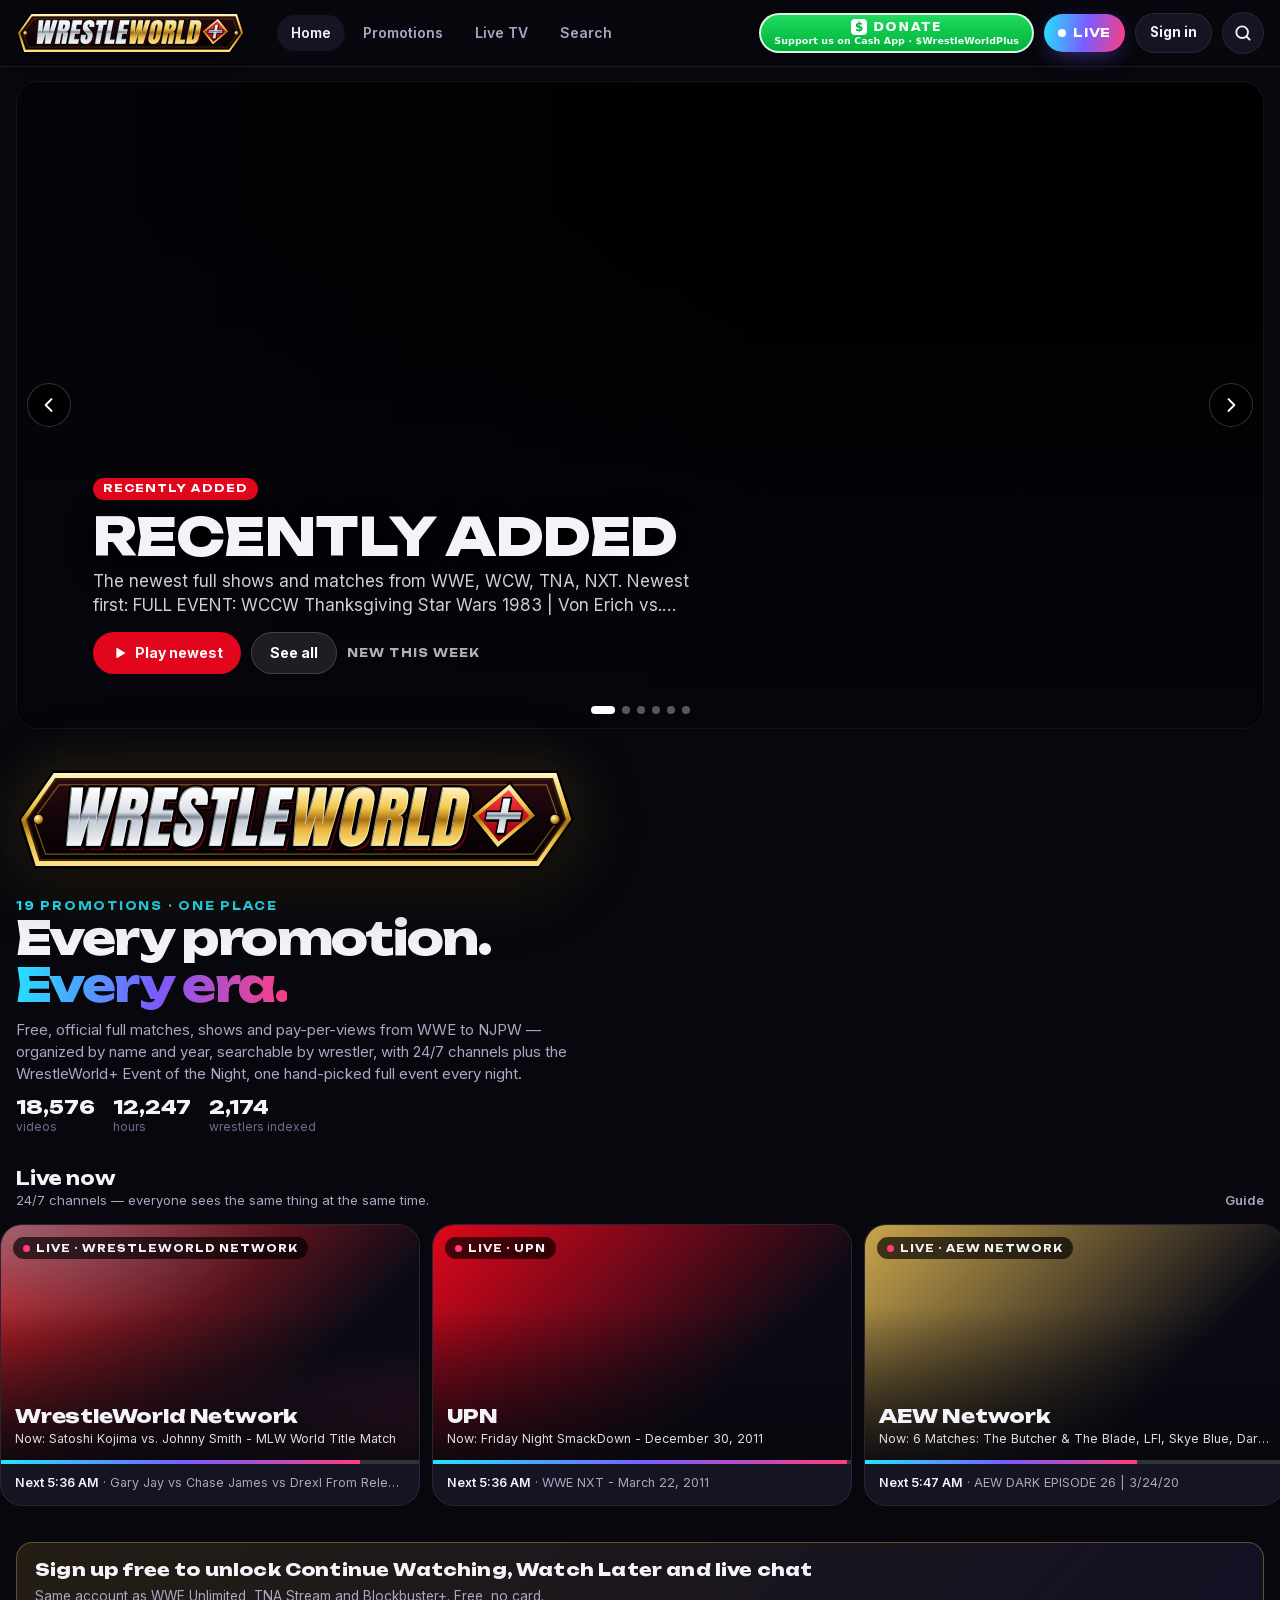
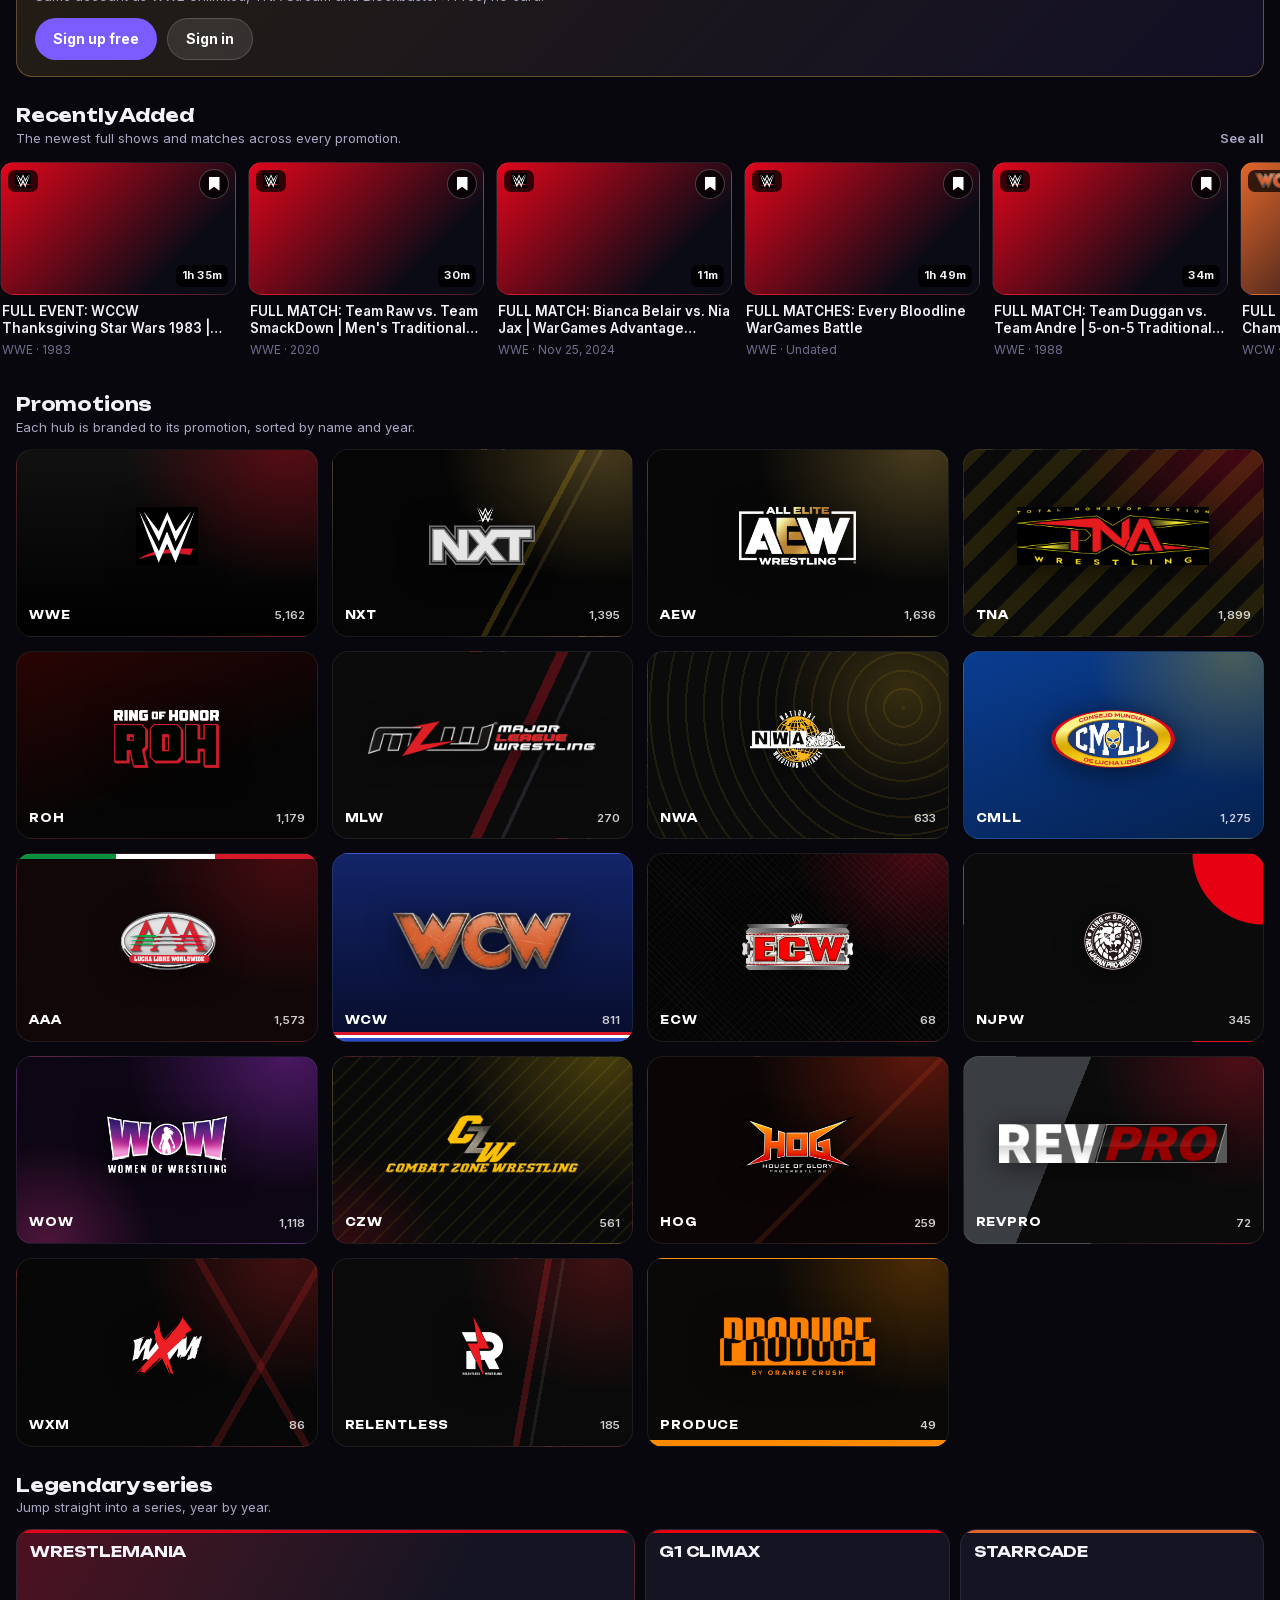
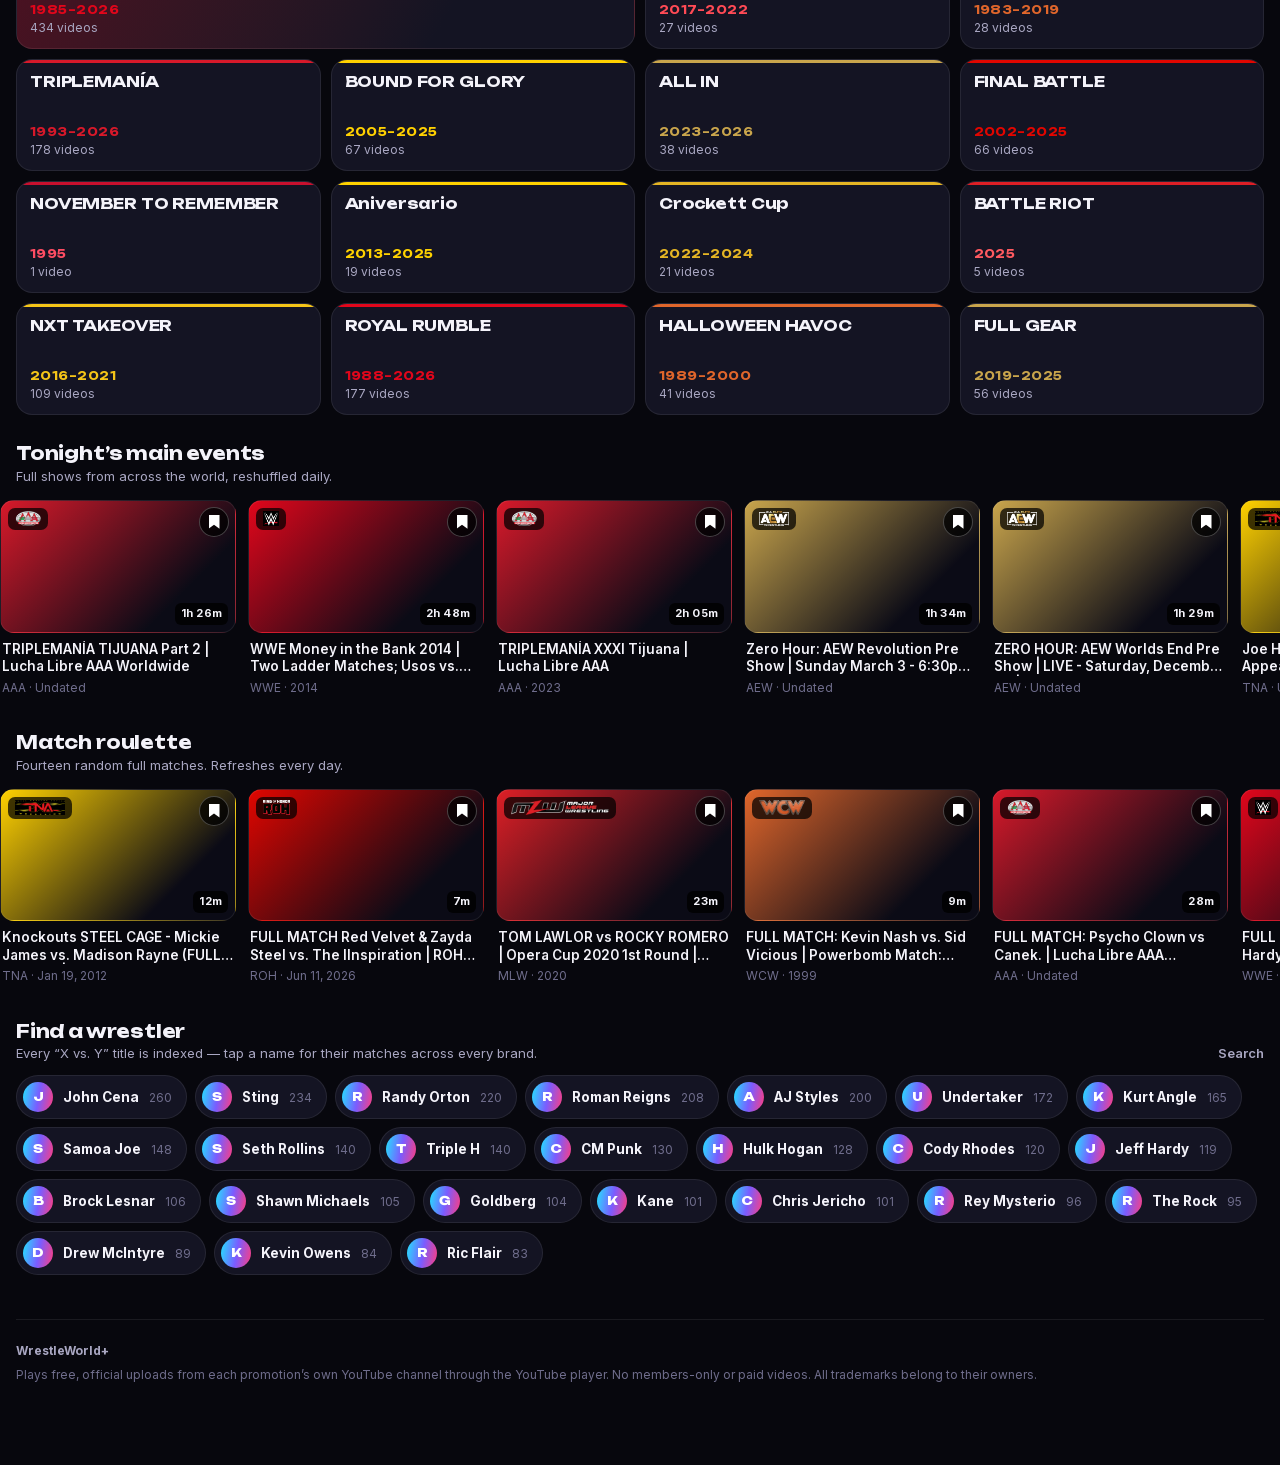
==== index.html @ 2c12f9f1 "Publish WrestleWorld+ 2026-11-27 08:44" ====
<!doctype html>
<html lang="en"><head>
<meta charset="utf-8"><meta name="viewport" content="width=device-width,initial-scale=1,viewport-fit=cover">
<title>WrestleWorld+ · Every promotion. One place.</title>
<meta name="description" content="Free, official full matches, shows and pay-per-views from WWE, NXT, AEW, TNA, ROH, MLW, NWA, CMLL, AAA, WCW, ECW, NJPW, WOW, CZW, HOG, RevPro, WXM, Relentless and PRODUCE — by name and year, searchable by wrestler, with 24/7 channels.">
<meta name="theme-color" content="#07070D"><meta name="apple-mobile-web-app-capable" content="yes"><meta name="mobile-web-app-capable" content="yes">
<meta name="apple-mobile-web-app-status-bar-style" content="black-translucent"><meta name="apple-mobile-web-app-title" content="WrestleWorld+">
<link rel="manifest" href="manifest.json"><link rel="icon" type="image/svg+xml" href="mark.svg?v=202611270840"><link rel="icon" type="image/png" sizes="32x32" href="icon-32.png?v=202611270840"><link rel="apple-touch-icon" sizes="180x180" href="icon-180.png?v=202611270840">
<link rel="canonical" href="https://chasebdillard-ai.github.io/wrestleworld-plus/">
<meta property="og:type" content="website"><meta property="og:site_name" content="WrestleWorld+"><meta property="og:title" content="WrestleWorld+"><meta property="og:description" content="Every promotion. Every era. Free official full matches, shows and PPVs from WWE, AEW, TNA, NJPW and more, plus 24/7 channels."><meta property="og:url" content="https://chasebdillard-ai.github.io/wrestleworld-plus/">
<meta property="og:image" content="https://chasebdillard-ai.github.io/wrestleworld-plus/og-1200.png?v=ca3a8a93d7"><meta property="og:image:secure_url" content="https://chasebdillard-ai.github.io/wrestleworld-plus/og-1200.png?v=ca3a8a93d7"><meta property="og:image:type" content="image/png"><meta property="og:image:width" content="1200"><meta property="og:image:height" content="630"><meta property="og:image:alt" content="WrestleWorld+ logo">
<meta name="twitter:card" content="summary_large_image"><meta name="twitter:title" content="WrestleWorld+"><meta name="twitter:description" content="Every promotion. Every era. Free official full matches, shows and PPVs from WWE, AEW, TNA, NJPW and more, plus 24/7 channels."><meta name="twitter:image" content="https://chasebdillard-ai.github.io/wrestleworld-plus/og-1200.png?v=ca3a8a93d7"><meta name="twitter:image:alt" content="WrestleWorld+ logo">
<link rel="preconnect" href="https://i.ytimg.com"><link rel="preconnect" href="https://www.youtube.com"><link rel="preload" href="logo.svg" as="image">
<style>@font-face{font-family:'Inter';font-style:normal;font-weight:100 900;font-display:swap;src:url(fonts/inter-latin-ext-749a30.woff2) format('woff2');unicode-range:U+0100-02BA, U+02BD-02C5, U+02C7-02CC, U+02CE-02D7, U+02DD-02FF, U+0304, U+0308, U+0329, U+1D00-1DBF, U+1E00-1E9F, U+1EF2-1EFF, U+2020, U+20A0-20AB, U+20AD-20C4, U+2113, U+2C60-2C7F, U+A720-A7FF}
@font-face{font-family:'Inter';font-style:normal;font-weight:100 900;font-display:swap;src:url(fonts/inter-latin-1ab1ad.woff2) format('woff2');unicode-range:U+0000-00FF, U+0131, U+0152-0153, U+02BB-02BC, U+02C6, U+02DA, U+02DC, U+0304, U+0308, U+0329, U+2000-206F, U+20AC, U+2122, U+2191, U+2193, U+2212, U+2215, U+FEFF, U+FFFD}
@font-face{font-family:'Unbounded';font-style:normal;font-weight:100 900;font-display:swap;src:url(fonts/unbounded-latin-ext-936fcc.woff2) format('woff2');unicode-range:U+0100-02BA, U+02BD-02C5, U+02C7-02CC, U+02CE-02D7, U+02DD-02FF, U+0304, U+0308, U+0329, U+1D00-1DBF, U+1E00-1E9F, U+1EF2-1EFF, U+2020, U+20A0-20AB, U+20AD-20C4, U+2113, U+2C60-2C7F, U+A720-A7FF}
@font-face{font-family:'Unbounded';font-style:normal;font-weight:100 900;font-display:swap;src:url(fonts/unbounded-latin-37e641.woff2) format('woff2');unicode-range:U+0000-00FF, U+0131, U+0152-0153, U+02BB-02BC, U+02C6, U+02DA, U+02DC, U+0304, U+0308, U+0329, U+2000-206F, U+20AC, U+2122, U+2191, U+2193, U+2212, U+2215, U+FEFF, U+FFFD}</style>
<style>#wwgate{display:none}html.wwgate,html.wwgate body{background:#07070D;overflow:hidden;height:100%;margin:0}html.wwgate body>*:not(#wwgate){display:none!important}
html.wwgate #wwgate{display:flex;position:fixed;inset:0;z-index:9999;flex-direction:column;align-items:center;justify-content:center;gap:4.5vmin;padding:6vmin;box-sizing:border-box;text-align:center;color:#fff;
background:radial-gradient(60% 50% at 50% 42%,#2a1f4a 0%,#07070D 70%)}
#wwgate img{width:min(88vw,1300px);height:auto;max-height:46vh;filter:drop-shadow(0 1.5vmin 4vmin #000c)}
#wwgate .t{white-space:nowrap;font:800 clamp(16px,min(6.4vmin,5.4vw),84px)/1.05 Unbounded,Inter,system-ui,sans-serif;letter-spacing:.06em;text-transform:uppercase;background:linear-gradient(90deg,#F7E39A,#F2C14E 45%,#D9962B);-webkit-background-clip:text;background-clip:text;color:transparent}
#wwgate .c{font:700 clamp(30px,9vmin,128px)/1 Unbounded,Inter,system-ui,sans-serif;font-variant-numeric:tabular-nums;letter-spacing:.04em;color:#fff;text-shadow:0 0 3vmin #7A5CFF99}</style>
<script>/* WrestleWorld+ launch gate: locked until 2026-11-18 7:00 PM ET (2026-11-19T00:00:00Z). Private preview: ?preview=wwplus2026 (remembered on this device).
   Harmless after launch; safe to delete then. */
(function(){var L=Date.UTC(2026,10,19,0,0,0),pv=false;
try{if(/[?&]preview=wwplus2026(&|$)/.test(location.search)){localStorage.setItem("ww_preview","wwplus2026");history.replaceState(null,"",location.pathname+location.hash);}pv=localStorage.getItem("ww_preview")==="wwplus2026";}catch(e){}
window.WW_LAUNCH=L;window.WW_LOCKED=!pv&&Date.now()<L;
if(window.WW_LOCKED)document.documentElement.className+=" wwgate";})();</script>
<link rel="stylesheet" href="app.css?v=202611270840">
<script src="donate.js?v=202611270840"></script>
</head><body>
<div id="wwgate" aria-live="polite"><img src="logo.svg?v=202611270840" alt="WrestleWorld+"><div class="t">Tonight at 7PM EST</div><div class="c" id="wwgc">--:--:--</div></div>
<header class="top"><div class="wrap"><a class="wm" href="#/" aria-label="WrestleWorld+ home"><img src="logo.svg?v=202611270840" alt="WrestleWorld+" width="199" height="40"></a>
<nav><a href="#/" data-nav="home">Home</a><a href="#/promotions" data-nav="promos">Promotions</a><a href="#/live" data-nav="live">Live TV</a><a href="#/search/" data-nav="search">Search</a></nav>
<span class="sp"></span><a class="hkd-btn hkd-hdr" href="https://cash.app/$WrestleWorldPlus" target="_blank" rel="noopener" aria-label="Donate: support us on Cash App, $WrestleWorldPlus"><span class="hkd-l"><span class="hkd-ic" aria-hidden="true">$</span>DONATE</span><span class="hkd-s">Support us on Cash App &middot; $WrestleWorldPlus</span></a><a class="livepill" href="#/live"><i class="dot"></i>Live</a><a class="ib" href="#/search/" aria-label="Search"><svg viewBox="0 0 24 24" fill="none" stroke="currentColor" stroke-width="2.2" stroke-linecap="round"><circle cx="11" cy="11" r="7"/><path d="M20 20l-3.5-3.5"/></svg></a></div></header>
<main id="app"><div class="wrap"><div class="skel" style="margin-top:24px"></div><div class="skel" style="margin-top:14px;height:120px"></div></div></main>
<nav class="bnav"><a href="#/" data-nav="home"><svg viewBox="0 0 24 24" fill="none" stroke="currentColor" stroke-width="2" stroke-linejoin="round"><path d="M3 10.5L12 3l9 7.5V20a1 1 0 0 1-1 1h-5v-6H9v6H4a1 1 0 0 1-1-1z"/></svg><span>Home</span></a><a href="#/promotions" data-nav="promos"><svg viewBox="0 0 24 24" fill="none" stroke="currentColor" stroke-width="2"><rect x="3" y="3" width="7.5" height="7.5" rx="2"/><rect x="13.5" y="3" width="7.5" height="7.5" rx="2"/><rect x="3" y="13.5" width="7.5" height="7.5" rx="2"/><rect x="13.5" y="13.5" width="7.5" height="7.5" rx="2"/></svg><span>Promotions</span></a><a href="#/live" data-nav="live"><svg viewBox="0 0 24 24" fill="none" stroke="currentColor" stroke-width="2" stroke-linecap="round" stroke-linejoin="round"><rect x="3" y="6" width="18" height="13" rx="2"/><path d="M8 2l4 4 4-4"/><circle cx="12" cy="12.5" r="2" fill="currentColor"/></svg><span>Live TV</span></a><a href="#/search/" data-nav="search"><svg viewBox="0 0 24 24" fill="none" stroke="currentColor" stroke-width="2.2" stroke-linecap="round"><circle cx="11" cy="11" r="7"/><path d="M20 20l-3.5-3.5"/></svg><span>Search</span></a><a class="hkd-btn hkd-bn" href="https://cash.app/$WrestleWorldPlus" target="_blank" rel="noopener" aria-label="Donate: support us on Cash App, $WrestleWorldPlus"><span class="hkd-ic" aria-hidden="true">$</span><span>Donate</span></a></nav>
<div class="sheet" id="sheet" hidden role="dialog" aria-label="Player"></div>
<script>window.WW_VLR=["7Czn_HHW1Ls", "jqG-VR2PTac", "OTNRubJlVHg", "pe_R6uDTcQE", "jdu2c9fq9_E", "sAndeYqHya0", "akdaM7rpMX4", "WYsEjg3WaqU", "6SN2Pz_maFg", "2mUTpCgJNr8", "MPj2jxB6j_Q", "vNkc_qo-YjY", "IT9sGupQB50", "_b6o8y1w3_E", "wH0-edjH3Lk", "sqRYKCH8dUc", "vHI1PsqK5zs", "bWhFK5sBOo4", "vXJPGCOHIY8", "ckMuomguxFU", "YU3l_0u42pE", "lRFp8V--xzM", "gPasZ90HRog", "6yAdnRUo8rE", "JX6JBT3jdOM", "_yd5cZkEzaY", "hEICryO_2pY", "LFfcF17ePtg", "D8uVqJzqxDQ", "vNPLhM227yc", "kaVn0C_g9Zw", "TwJ0so0kTRU", "F8_YvQ8z3Xk", "g7TPGbW8v1s", "XqY2fRy12ss", "fwCz6of6El4", "FlXQ9NIMaTw", "98Xo93FJSh0", "GKSIxUMdgKc", "G4xaB9YGYJU"];window.WW_VER="202611270840";window.WW_ORDER=["wwe", "nxt", "aew", "tna", "roh", "mlw", "nwa", "cmll", "aaa", "wcw", "ecw", "njpw", "wow", "czw", "hog", "revpro", "wxm", "relentless", "produce"];window.WW_BRANDS={"wwe": {"name": "WWE", "full": "WWE", "tag": "WWE & WWF main roster — WrestleMania to Raw, every PLE and episode sorted by name and year.", "b1": "#E1061B", "bg": "radial-gradient(90% 120% at 90% 0%,#E1061B55,transparent 60%),linear-gradient(180deg,#111,#000)", "pat": "radial-gradient(70% 90% at 92% 10%,#E1061B66,transparent 60%),repeating-linear-gradient(-28deg,#ffffff05 0 2px,transparent 2px 22px),linear-gradient(180deg,#141414,#000)", "tt": "uppercase", "channel": "wwetv", "logo": "logos/wwe.png"}, "nxt": {"name": "NXT", "full": "WWE NXT", "tag": "TakeOver, Stand & Deliver, Halloween Havoc and every NXT era, by name and year.", "b1": "#F5C518", "bink": "#0A0A0A", "bg": "linear-gradient(118deg,transparent 0 62%,#F5C51830 62% 63.5%,transparent 63.5% 67%,#C9A54C26 67% 68%,transparent 68%),radial-gradient(90% 120% at 90% 0%,#C9A54C55,transparent 60%),#050505", "pat": "linear-gradient(118deg,transparent 0 56%,#F5C51838 56% 58%,transparent 58% 62%,#C9A54C2e 62% 63%,transparent 63%),radial-gradient(70% 100% at 92% 0%,#F5C51850,transparent 60%),repeating-linear-gradient(-28deg,#ffffff04 0 2px,transparent 2px 22px),linear-gradient(180deg,#0e0e0e,#000)", "tt": "uppercase", "channel": "wwetv", "logo": "logos/nxt.png"}, "aew": {"name": "AEW", "full": "All Elite Wrestling", "tag": "Dynamite, Collision, Rampage and every pay-per-view — by name and year.", "b1": "#C9A54C", "bink": "#0A0A0A", "bg": "radial-gradient(90% 120% at 90% 0%,#C9A54C55,transparent 60%),#070707", "pat": "linear-gradient(115deg,transparent 0 58%,#C9A54C22 58% 59%,transparent 59% 64%,#C9A54C18 64% 65%,transparent 65%),radial-gradient(70% 110% at 90% 0%,#C9A54C55,transparent 60%),#060606", "tt": "uppercase", "channel": "aew", "logo": "logos/aew.png"}, "tna": {"name": "TNA", "full": "TNA Wrestling", "tag": "Total Nonstop Action — Bound for Glory, iMPACT!, Xplosion and the X-Division.", "b1": "#FFD100", "bink": "#111", "bg": "repeating-linear-gradient(135deg,#FFD1001c 0 16px,transparent 16px 34px),radial-gradient(90% 120% at 90% 0%,#E4002B44,transparent 60%),#0A0A0A", "pat": "repeating-linear-gradient(135deg,#FFD10016 0 18px,transparent 18px 38px),radial-gradient(70% 100% at 92% 0%,#E4002B55,transparent 60%),#090909", "tt": "uppercase", "channel": "tna", "logo": "logos/tna.png"}, "roh": {"name": "ROH", "full": "Ring of Honor", "tag": "Final Battle, Supercard of Honor and pure wrestling since 2002.", "b1": "#E10600", "bg": "linear-gradient(160deg,#2a0404,#050505 65%)", "pat": "linear-gradient(160deg,#300606,#050505 62%),radial-gradient(50% 80% at 95% 100%,#E1060044,transparent)", "tt": "uppercase", "logo": "logos/roh.png"}, "mlw": {"name": "MLW", "full": "Major League Wrestling", "tag": "Fusion, Battle Riot, SuperFight and War Chamber.", "b1": "#DE1F26", "b1x": "#FF5A60", "bg": "linear-gradient(115deg,#0b0b0b 0 58%,#DE1F2655 58% 61%,#0b0b0b 61% 66%,#cfd8dc22 66% 67%,#0b0b0b 67%)", "pat": "linear-gradient(115deg,transparent 0 60%,#DE1F2666 60% 63%,transparent 63% 68%,#cfd8dc33 68% 69%,transparent 69%),radial-gradient(60% 90% at 90% 0%,#cfd8dc22,transparent 60%),#0a0a0a", "tt": "uppercase", "logo": "logos/mlw.png"}, "nwa": {"name": "NWA", "full": "National Wrestling Alliance", "tag": "Powerrr, Crockett Cup and the Ten Pounds of Gold.", "b1": "#E5B524", "bink": "#111", "bg": "repeating-radial-gradient(circle at 85% 30%,#E5B5241a 0 2px,transparent 2px 18px),radial-gradient(70% 100% at 85% 20%,#E5B52433,transparent 60%),#0b0b0b", "pat": "repeating-radial-gradient(circle at 88% 30%,#E5B5241c 0 2px,transparent 2px 20px),radial-gradient(60% 100% at 88% 20%,#E5B52440,transparent 60%),#0a0a0a", "logo": "logos/nwa.png"}, "cmll": {"name": "CMLL", "full": "Consejo Mundial de Lucha Libre", "tag": "Arena México desde 1933 — Aniversario, Homenaje a Dos Leyendas y más.", "b1": "#FFD200", "bink": "#0A1F4F", "bg": "radial-gradient(80% 120% at 90% 0%,#FFD20044,transparent 60%),linear-gradient(160deg,#0A3D91,#05214F)", "pat": "radial-gradient(circle at 92% 40%,transparent 0 26%,#FFD20033 26% 28%,transparent 28% 34%,#D7192A33 34% 35.5%,transparent 35.5%),linear-gradient(160deg,#0B47A8,#041A42)", "logo": "logos/cmll.png"}, "aaa": {"name": "AAA", "full": "Lucha Libre AAA Worldwide", "tag": "Triplemanía, Verano de Escándalo, Rey de Reyes — lucha libre from the official AAA channel.", "b1": "#D7192A", "bg": "linear-gradient(90deg,#0A8F3C 0 33%,#ffffff 33% 66%,#D7192A 66%) top/100% 5px no-repeat,radial-gradient(80% 120% at 90% 0%,#D7192A44,transparent 60%),#120708", "pat": "linear-gradient(90deg,#0A8F3C 0 33.3%,#f4f4f4 33.3% 66.6%,#D7192A 66.6%) top/100% 6px no-repeat,radial-gradient(60% 100% at 10% 100%,#0A8F3C33,transparent 60%),radial-gradient(70% 100% at 90% 0%,#D7192A55,transparent 60%),#100607", "tt": "uppercase", "logo": "logos/aaa.png"}, "wcw": {"name": "WCW", "full": "World Championship Wrestling", "tag": "Nitro, Thunder, Starrcade, Halloween Havoc — the WCW vault by name and year.", "b1": "#E0662B", "bg": "linear-gradient(180deg,transparent 0 calc(100% - 9px),#D7192A calc(100% - 9px) calc(100% - 6px),#fff calc(100% - 6px) calc(100% - 3px),#2B4BC8 calc(100% - 3px)),linear-gradient(180deg,#132468,#070d2c)", "pat": "linear-gradient(180deg,transparent 0 calc(100% - 9px),#D7192A calc(100% - 9px) calc(100% - 6px),#fff calc(100% - 6px) calc(100% - 3px),#2B4BC8 calc(100% - 3px)),radial-gradient(60% 100% at 90% 10%,#E0662B33,transparent 60%),linear-gradient(180deg,#14286F,#060B26)", "tt": "uppercase", "logo": "logos/wcw.png"}, "ecw": {"name": "ECW", "full": "Extreme Championship Wrestling", "tag": "Hardcore TV, November to Remember, Barely Legal — extreme, from the WWE vault.", "b1": "#C8102E", "b1x": "#FF4D63", "bg": "repeating-linear-gradient(45deg,#ffffff07 0 1px,transparent 1px 5px),repeating-linear-gradient(-45deg,#ffffff05 0 1px,transparent 1px 7px),radial-gradient(70% 100% at 90% 0%,#C8102E55,transparent 60%),#050505", "pat": "repeating-linear-gradient(45deg,#ffffff08 0 1px,transparent 1px 5px),repeating-linear-gradient(-45deg,#ffffff06 0 1px,transparent 1px 7px),radial-gradient(70% 100% at 90% 0%,#C8102E66,transparent 60%),#040404", "tt": "uppercase", "hw": "900", "logo": "logos/ecw.png"}, "njpw": {"name": "NJPW", "full": "New Japan Pro-Wrestling", "tag": "King of Sports — NJPW STRONG, G1 Climax and free classics from the official channels.", "b1": "#E60012", "b1x": "#FF4A55", "bg": "radial-gradient(circle at 100% 0%,#E60012 0 70px,transparent 71px),#0b0b0b", "pat": "radial-gradient(circle at 100% 0%,#E60012 0 150px,transparent 151px),radial-gradient(circle at 100% 0%,transparent 0 190px,#ffffff14 190px 192px,transparent 193px),linear-gradient(180deg,#121212,#050505)", "tt": "uppercase", "logo": "logos/njpw.png"}, "wow": {"name": "WOW", "full": "WOW — Women Of Wrestling", "tag": "Women Of Wrestling — weekly episodes, title fights and classic WOW Superheroes matches from the official channel.", "b1": "#C13CFF", "b1x": "#E07BFF", "bg": "radial-gradient(90% 120% at 90% 0%,#C13CFF55,transparent 60%),radial-gradient(60% 90% at 10% 100%,#FF3DA844,transparent 60%),#0d0614", "pat": "radial-gradient(70% 100% at 92% 0%,#C13CFF66,transparent 60%),radial-gradient(50% 80% at 8% 100%,#FF3DA855,transparent 60%),repeating-linear-gradient(-28deg,#ffffff05 0 2px,transparent 2px 22px),linear-gradient(180deg,#160a22,#07030c)", "tt": "uppercase", "logo": "logos/wow.png"}, "czw": {"name": "CZW", "full": "Combat Zone Wrestling", "tag": "Tournament of Death, Cage of Death, Best of the Best and Dojo Wars — ultraviolence from the official CZW channel.", "b1": "#F7D417", "bink": "#111", "bg": "repeating-linear-gradient(-45deg,#F7D41712 0 2px,transparent 2px 14px),radial-gradient(80% 120% at 90% 0%,#F7D41740,transparent 60%),radial-gradient(50% 80% at 5% 100%,#C8102E33,transparent 60%),#0a0a0a", "pat": "repeating-linear-gradient(-45deg,#F7D41714 0 2px,transparent 2px 16px),radial-gradient(70% 100% at 92% 0%,#F7D41750,transparent 60%),radial-gradient(45% 80% at 5% 100%,#C8102E40,transparent 60%),#080808", "tt": "uppercase", "hw": "900", "logo": "logos/czw.png"}, "hog": {"name": "HOG", "full": "House of Glory Wrestling", "tag": "High Intensity, Superclash and every HOG live show from New York City — free on the official channel.", "b1": "#FF5A1F", "b1x": "#FF7A45", "bg": "linear-gradient(135deg,transparent 0 60%,#FF5A1F22 60% 61.5%,transparent 61.5%),radial-gradient(90% 120% at 90% 0%,#FF3B1F55,transparent 60%),#0b0605", "pat": "linear-gradient(135deg,transparent 0 58%,#FFB01F26 58% 59.5%,transparent 59.5% 64%,#FF3B1F2a 64% 65%,transparent 65%),radial-gradient(70% 100% at 92% 0%,#FF5A1F66,transparent 60%),linear-gradient(180deg,#140805,#050202)", "tt": "uppercase", "logo": "logos/hog.png"}, "revpro": {"name": "RevPro", "full": "Revolution Pro Wrestling", "tag": "Britain's RevPro — High Stakes, Uprising, Summer Sizzler and free full matches from the official channel.", "b1": "#D2142B", "b1x": "#FF4D5E", "bg": "linear-gradient(112deg,#3a3d42 0 34%,transparent 34%),radial-gradient(80% 120% at 92% 0%,#D2142B55,transparent 60%),#0b0b0c", "pat": "linear-gradient(112deg,#2c2f33 0 30%,#D2142B 30% 31%,transparent 31%),radial-gradient(70% 100% at 92% 0%,#D2142B55,transparent 60%),linear-gradient(180deg,#141416,#060607)", "tt": "uppercase", "logo": "logos/revpro.png"}, "wxm": {"name": "WXM", "full": "WXM — Wrestling Xtreme Mania", "tag": "India's Wrestling Xtreme Mania — Ground Zero full episodes, Powerbomb and full matches from the official channel.", "b1": "#E8282B", "b1x": "#FF5A5C", "bg": "linear-gradient(60deg,transparent 0 70%,#E8282B30 70% 72%,transparent 72%),linear-gradient(120deg,transparent 0 74%,#E8282B30 74% 76%,transparent 76%),radial-gradient(80% 120% at 90% 0%,#E8282B44,transparent 60%),#070707", "pat": "linear-gradient(60deg,transparent 0 68%,#E8282B44 68% 71%,transparent 71%),linear-gradient(120deg,transparent 0 73%,#E8282B44 73% 76%,transparent 76%),radial-gradient(60% 100% at 92% 0%,#E8282B44,transparent 60%),#060606", "tt": "uppercase", "hw": "900", "logo": "logos/wxm.png"}, "relentless": {"name": "Relentless", "full": "Relentless Wrestling", "tag": "Pacific Northwest pro wrestling from Spokane — Monumental, Pinnacle and full matches from the official channel.", "b1": "#E3262E", "b1x": "#FF5259", "bg": "linear-gradient(100deg,transparent 0 64%,#E3262E40 64% 66%,transparent 66% 69%,#ffffff12 69% 70%,transparent 70%),radial-gradient(80% 120% at 90% 0%,#E3262E40,transparent 60%),#0a0a0a", "pat": "linear-gradient(100deg,transparent 0 62%,#E3262E55 62% 65%,transparent 65% 69%,#ffffff18 69% 70.5%,transparent 70.5%),radial-gradient(60% 100% at 92% 0%,#E3262E44,transparent 60%),linear-gradient(180deg,#111,#040404)", "tt": "uppercase", "logo": "logos/relentless.png"}, "produce": {"name": "PRODUCE", "full": "PRODUCE Wrestling", "tag": "PRODUCE by Orange Crush — curated volumes, Criterion and free full matches from the official channel.", "b1": "#FF8A00", "bink": "#111", "bg": "linear-gradient(180deg,transparent 0 calc(100% - 6px),#FF8A00 calc(100% - 6px)),radial-gradient(80% 120% at 90% 0%,#FF8A0044,transparent 60%),#0b0907", "pat": "linear-gradient(180deg,transparent 0 calc(100% - 8px),#FF8A00 calc(100% - 8px)),radial-gradient(70% 100% at 92% 0%,#FF8A0055,transparent 60%),repeating-linear-gradient(90deg,#ffffff05 0 1px,transparent 1px 18px),#0a0806", "tt": "uppercase", "logo": "logos/produce.png"}, "ww": {"name": "WrestleWorld+", "full": "WrestleWorld+ Event of the Night", "tag": "One full event every night at 8:00 PM ET.", "b1": "#F2C14E", "bink": "#140A02", "bg": "radial-gradient(90% 120% at 90% 0%,#F2C14E44,transparent 60%),linear-gradient(180deg,#2a0a12,#07070D)", "pat": "radial-gradient(90% 120% at 90% 0%,#F2C14E44,transparent 60%),#07070D", "tt": "uppercase", "logo": "eotn-logo.svg"}};</script>
<script>(function(){function boot(){var s=document.createElement("script");s.src="app.js?v=202611270840";document.body.appendChild(s);}
if(!window.WW_LOCKED)return boot();
var c=document.getElementById("wwgc");function p(n){return(n<10?"0":"")+n}
function tick(){var d=Math.max(0,Math.ceil((window.WW_LAUNCH-Date.now())/1000));
if(d<=0){clearInterval(t);window.WW_LOCKED=false;document.documentElement.className=document.documentElement.className.replace(/ *wwgate/g,"");var g=document.getElementById("wwgate");if(g)g.remove();boot();return;}
c.textContent=p(Math.floor(d/3600))+":"+p(Math.floor(d%3600/60))+":"+p(d%60);}
var t=setInterval(tick,250);tick();})();</script>
</body></html>
---- app.css ----
/* WrestleWorld+ — design system. Midnight base, "aurora" signature (cyan → violet → pink), Unbounded display + Inter text. */
:root{
  --bg:#07070D;--bg2:#0E0E19;--card:#141423;--card2:#1B1B2E;--line:rgba(255,255,255,.08);--line2:rgba(255,255,255,.16);
  --tx:#F4F3FA;--tx2:#A9A7C2;--tx3:#6F6D8C;
  --c1:#22E4FF;--c2:#7A5CFF;--c3:#FF3D7F;--aur:linear-gradient(100deg,#22E4FF 0%,#7A5CFF 52%,#FF3D7F 100%);
  --b1:#7A5CFF;--b2:#22E4FF;--bink:#fff;
  --r:16px;--r2:22px;--disp:'Unbounded',system-ui,sans-serif;--txt:'Inter',system-ui,-apple-system,Segoe UI,Roboto,'Hiragino Sans','Noto Sans JP','Noto Sans CJK JP',sans-serif;
  --safe-b:env(safe-area-inset-bottom,0px);--safe-t:env(safe-area-inset-top,0px);
  --nav:64px;
}
*{box-sizing:border-box;-webkit-tap-highlight-color:transparent}
html,body{margin:0;background:var(--bg);color:var(--tx);font:15px/1.45 var(--txt);-webkit-font-smoothing:antialiased;text-rendering:optimizeLegibility}
body{min-height:100vh;overflow-x:hidden}
a{color:inherit;text-decoration:none}
button{font:inherit;color:inherit;background:none;border:0;cursor:pointer;padding:0}
img{display:block;max-width:100%}
:focus-visible{outline:3px solid var(--c1);outline-offset:2px;border-radius:10px}
.wrap{max-width:1280px;margin:0 auto;padding:0 16px}
.sr{position:absolute;width:1px;height:1px;overflow:hidden;clip:rect(0 0 0 0)}

/* ---------- top bar ---------- */
.top{position:sticky;top:0;z-index:40;padding-top:var(--safe-t);background:linear-gradient(#07070Df2,#07070Dcc);backdrop-filter:blur(14px) saturate(1.3);-webkit-backdrop-filter:blur(14px) saturate(1.3);border-bottom:1px solid var(--line)}
.top .wrap{display:flex;align-items:center;gap:10px;height:58px}
.wm{display:flex;align-items:center;gap:9px;min-width:0}
.wm img{height:40px;width:auto;display:block;flex:none;filter:drop-shadow(0 2px 8px #0009)}
.top nav{display:none;margin-left:22px;gap:4px}
.top nav a{padding:8px 14px;border-radius:999px;color:var(--tx2);font-weight:600;font-size:14px}
.top nav a.on,.top nav a:hover{color:var(--tx);background:var(--card)}
.top .sp{flex:1}
.ib{width:42px;height:42px;border-radius:50%;display:grid;place-items:center;background:var(--card);border:1px solid var(--line)}
.ib svg{width:20px;height:20px}
.livepill{display:flex;align-items:center;gap:7px;height:38px;padding:0 14px;border-radius:999px;background:var(--aur);color:#fff;font:700 12px/1 var(--disp);letter-spacing:.06em;text-transform:uppercase;box-shadow:0 6px 24px -8px #7A5CFFaa}
.dot{width:8px;height:8px;border-radius:50%;background:#fff;box-shadow:0 0 0 0 #fff8;animation:pulse 1.8s infinite}
@keyframes pulse{0%{box-shadow:0 0 0 0 #ffffff99}80%,100%{box-shadow:0 0 0 9px #ffffff00}}

/* ---------- bottom nav (mobile) ---------- */
.bnav{position:fixed;left:0;right:0;bottom:0;z-index:45;display:flex;justify-content:space-around;padding:6px 6px calc(6px + var(--safe-b));background:#0A0A14f0;backdrop-filter:blur(16px);-webkit-backdrop-filter:blur(16px);border-top:1px solid var(--line)}
.bnav a{flex:1;display:flex;flex-direction:column;align-items:center;gap:3px;padding:6px 0;color:var(--tx3);font-size:11px;font-weight:600;letter-spacing:.01em}
.bnav a svg{width:23px;height:23px}
.bnav a.on{color:var(--tx)}
.bnav a.on svg{filter:drop-shadow(0 0 8px #7A5CFF)}
.bnav a.on span{background:var(--aur);-webkit-background-clip:text;background-clip:text;color:transparent}
main{padding-bottom:calc(var(--nav) + var(--safe-b) + 28px);min-height:70vh}
@media(min-width:900px){.bnav{display:none}.top nav{display:flex}main{padding-bottom:60px}.top .wrap{height:66px}.wm img{height:46px}}

/* ---------- section heads ---------- */
.sec{margin:28px 0 0}
.sh{display:flex;align-items:flex-end;justify-content:space-between;gap:12px;margin:0 0 12px}
.sh h2{margin:0;font:700 18px/1.15 var(--disp);letter-spacing:-.01em}
.sh p{margin:3px 0 0;color:var(--tx2);font-size:13px}
.sh a.more{color:var(--tx2);font-size:13px;font-weight:600;white-space:nowrap}
.kick{font:700 11px/1 var(--disp);letter-spacing:.16em;text-transform:uppercase;color:var(--c1)}

/* ---------- rails ---------- */
.rail{display:flex;gap:12px;overflow-x:auto;scroll-snap-type:x mandatory;padding:2px 16px 8px;margin:0 -16px;scrollbar-width:none}
.rail::-webkit-scrollbar{display:none}
.rail>*{scroll-snap-align:start;flex:none}

/* ---------- live channel cards ---------- */
.lc{width:84vw;max-width:420px;border-radius:var(--r2);overflow:hidden;position:relative;background:var(--card);border:1px solid var(--line);display:block}
.lc .art{aspect-ratio:16/9;position:relative;background:#111 center/cover}
.lc .art:after{content:"";position:absolute;inset:0;background:linear-gradient(180deg,transparent 35%,#07070De6)}
.lc .tag{position:absolute;top:12px;left:12px;z-index:2;display:flex;align-items:center;gap:6px;padding:6px 10px;border-radius:999px;background:#000a;backdrop-filter:blur(6px);font:700 10px/1 var(--disp);letter-spacing:.1em;text-transform:uppercase}
.lc .tag .dot{width:7px;height:7px;background:#FF3D7F}
.lc .chn{position:absolute;left:14px;right:14px;bottom:12px;z-index:2}
.lc .chn b{display:block;font:800 19px/1.1 var(--disp);letter-spacing:-.01em}
.lc .chn small{display:block;margin-top:3px;color:#ddd;font-size:12.5px;white-space:nowrap;overflow:hidden;text-overflow:ellipsis}
.lc .bar{height:4px;background:#ffffff1f}
.lc .bar i{display:block;height:100%;background:var(--aur)}
.lc .nx{padding:10px 14px 13px;color:var(--tx2);font-size:12.5px;white-space:nowrap;overflow:hidden;text-overflow:ellipsis}
.lc .nx b{color:var(--tx);font-weight:600}
.lc.ch-network .art{background-image:radial-gradient(120% 90% at 0% 0%,#22E4FF55,transparent 55%),radial-gradient(120% 90% at 100% 100%,#FF3D7F55,transparent 55%),linear-gradient(135deg,#1A1440,#0B0B16)}

/* ---------- video cards ---------- */
.vc{width:236px;display:block}
.vc .th,.vr .th{position:relative;aspect-ratio:16/9;border-radius:14px;overflow:hidden;background:linear-gradient(135deg,var(--b1),#0B0B16 75%);border:1px solid var(--line)}
.th img{width:100%;height:100%;object-fit:cover}
.th .dur{position:absolute;right:7px;bottom:7px;padding:3px 6px;border-radius:6px;background:#000c;font-size:11px;font-weight:700;letter-spacing:.02em}
.th .bl{position:absolute;left:7px;top:7px;height:22px;padding:3px 7px;border-radius:7px;background:#000b;display:flex;align-items:center}
.th .bl img{height:15px;width:auto;object-fit:contain}
.th .pg{position:absolute;left:0;right:0;bottom:0;height:4px;background:#ffffff2a}.th .pg i{display:block;height:100%;background:var(--c3)}
.vc h3{margin:8px 2px 0;font-size:13.5px;font-weight:600;line-height:1.3;display:-webkit-box;-webkit-line-clamp:2;-webkit-box-orient:vertical;overflow:hidden}
.vc p{margin:3px 2px 0;color:var(--tx3);font-size:12px}
.kb{display:inline-block;padding:2px 6px;border-radius:5px;font:700 9.5px/1.3 var(--disp);letter-spacing:.08em;text-transform:uppercase;background:#ffffff14;color:var(--tx2);vertical-align:1px}
.kb.e{background:#FF3D7F26;color:#FF8FB3}.kb.p{background:#22E4FF1f;color:#7FEFFF}.kb.m{background:#7A5CFF2e;color:#B9A8FF}

/* list rows */
.vl{display:flex;flex-direction:column;gap:2px}
.vr{display:flex;gap:12px;padding:8px;border-radius:14px;align-items:flex-start}
.vr:hover,.vr:focus-visible{background:var(--card)}
.vr .th{width:148px;flex:none;border-radius:10px}
.vr .tx{min-width:0;flex:1;padding-top:1px}
.vr h4{margin:0;font-size:14px;font-weight:600;line-height:1.3;display:-webkit-box;-webkit-line-clamp:3;-webkit-box-orient:vertical;overflow:hidden}
.vr p{margin:5px 0 0;color:var(--tx3);font-size:12px;display:flex;flex-wrap:wrap;gap:6px;align-items:center}
@media(min-width:700px){.vr .th{width:210px}.vl.cols{display:grid;grid-template-columns:1fr 1fr;gap:4px 18px}}

/* ---------- promotions grid ---------- */
.pg-grid{display:grid;grid-template-columns:repeat(2,1fr);gap:10px}
@media(min-width:640px){.pg-grid{grid-template-columns:repeat(3,1fr)}}
@media(min-width:1000px){.pg-grid{grid-template-columns:repeat(4,1fr);gap:14px}}
.pt{position:relative;border-radius:var(--r);overflow:hidden;aspect-ratio:16/10;display:flex;flex-direction:column;justify-content:space-between;padding:12px;border:1px solid var(--line);isolation:isolate}
.pt .lg{flex:1;display:grid;place-items:center;padding:6px 8px 2px}
.pt .lg img{max-height:58px;max-width:88%;object-fit:contain;filter:drop-shadow(0 4px 14px #0008)}
.pt .nm{display:flex;justify-content:space-between;align-items:center;font-size:11.5px;color:#ffffffcc;font-weight:600}
.pt .nm b{font:700 11px/1 var(--disp);letter-spacing:.08em;text-transform:uppercase;color:#fff}
.pt:hover{transform:translateY(-2px);transition:transform .18s}

/* ---------- series cards ---------- */
.sg{display:grid;grid-template-columns:repeat(2,1fr);gap:10px}
@media(min-width:640px){.sg{grid-template-columns:repeat(3,1fr)}}
@media(min-width:1000px){.sg{grid-template-columns:repeat(4,1fr)}}
.sc{position:relative;border-radius:var(--r);padding:14px 13px 12px;min-height:112px;display:flex;flex-direction:column;justify-content:space-between;background:var(--card);border:1px solid var(--line);overflow:hidden}
.sc:before{content:"";position:absolute;inset:0 0 auto 0;height:3px;background:var(--b1)}
.sc h3{margin:0;font:700 14.5px/1.2 var(--hfont,var(--disp));letter-spacing:var(--hls,-.01em);text-transform:var(--htt,none)}
.sc p{margin:8px 0 0;color:var(--tx2);font-size:12px}
.sc .yr{font:700 11px/1 var(--disp);color:var(--b1x,var(--b1));letter-spacing:.04em}
.sc.big{grid-column:span 2;min-height:120px;background:linear-gradient(120deg,color-mix(in srgb,var(--b1) 28%,var(--card)),var(--card) 70%)}
.sc .thumbs{position:absolute;right:-8px;bottom:-10px;width:46%;aspect-ratio:16/9;border-radius:10px;overflow:hidden;opacity:.35;transform:rotate(-6deg)}
.sc .thumbs img{width:100%;height:100%;object-fit:cover}

/* ---------- hero (home) ---------- */
.hero{position:relative;padding:22px 0 4px}
.hero h1{margin:0;font:800 clamp(26px,7.4vw,46px)/1.02 var(--disp);letter-spacing:-.035em}
.hero h1 span{background:var(--aur);-webkit-background-clip:text;background-clip:text;color:transparent}
.hero p{margin:10px 0 0;color:var(--tx2);max-width:560px}
.glow{position:absolute;inset:-60px -20px auto;height:320px;z-index:-1;background:radial-gradient(50% 60% at 15% 30%,#22E4FF2b,transparent 70%),radial-gradient(45% 60% at 85% 10%,#FF3D7F2b,transparent 70%),radial-gradient(60% 60% at 50% 60%,#7A5CFF2b,transparent 70%);pointer-events:none}
.stats{display:flex;gap:18px;margin-top:14px;flex-wrap:wrap}
.stats div{font-size:12px;color:var(--tx3)}.stats b{display:block;font:800 18px/1.1 var(--disp);color:var(--tx)}

/* chips */
.chips{display:flex;gap:8px;flex-wrap:wrap}
.chip{display:inline-flex;align-items:center;gap:6px;height:36px;padding:0 14px;border-radius:999px;background:var(--card);border:1px solid var(--line);font-size:13px;font-weight:600;white-space:nowrap;color:var(--tx)}
.chip small{color:var(--tx3);font-weight:600}
.chip.on{background:var(--b1);border-color:transparent;color:var(--bink)}
.chip.on small{color:inherit;opacity:.75}
.rail.chips{flex-wrap:nowrap}

/* ---------- hub ---------- */
.hub{--hbg:#111}
.hh{position:relative;overflow:hidden;isolation:isolate;padding:26px 0 18px;background:var(--hbg)}
.hh .pat{position:absolute;inset:0;z-index:-1}
.hh .wrap{position:relative}
.hh .logo{height:84px;display:flex;align-items:center}
.hh .logo img{max-height:84px;max-width:min(78vw,340px);object-fit:contain;filter:drop-shadow(0 8px 24px #000a)}
.hh h1{margin:14px 0 0;font:var(--hw,800) clamp(22px,6vw,34px)/1.05 var(--hfont,var(--disp));letter-spacing:var(--hls,-.02em);text-transform:var(--htt,none);color:var(--htx,#fff)}
.hh .tl{margin:6px 0 0;color:var(--htx2,#ffffffbb);font-size:13.5px;max-width:620px}
.hh .stats div{color:var(--htx2,#ffffffaa)}.hh .stats b{color:var(--htx,#fff)}
.hh .acts{display:flex;gap:8px;margin-top:16px;flex-wrap:wrap}
.btn{display:inline-flex;align-items:center;gap:8px;height:42px;padding:0 18px;border-radius:999px;font-weight:700;font-size:14px;background:var(--b1);color:var(--bink)}
.btn.gh{background:#ffffff1a;color:#fff;border:1px solid #ffffff2a;backdrop-filter:blur(8px)}
.btn svg{width:18px;height:18px}
.tabs{position:sticky;top:calc(58px + var(--safe-t));z-index:30;background:#07070Df0;backdrop-filter:blur(12px);-webkit-backdrop-filter:blur(12px);border-bottom:1px solid var(--line)}
@media(min-width:900px){.tabs{top:66px}}
.tabs .wrap{display:flex;gap:4px;overflow-x:auto;scrollbar-width:none}
.tabs a{padding:13px 12px 11px;font-weight:700;font-size:13.5px;color:var(--tx3);border-bottom:3px solid transparent;white-space:nowrap}
.tabs a.on{color:var(--tx);border-color:var(--b1)}
.grp{margin:22px 0 0}
.grp>h3{margin:0 0 10px;font:700 12px/1 var(--disp);letter-spacing:.14em;text-transform:uppercase;color:var(--tx2)}
.yg{display:grid;grid-template-columns:repeat(4,1fr);gap:8px}
@media(min-width:640px){.yg{grid-template-columns:repeat(8,1fr)}}
.yt{border-radius:12px;background:var(--card);border:1px solid var(--line);padding:10px 8px;text-align:center}
.yt b{display:block;font:800 15px/1.1 var(--disp)}
.yt small{color:var(--tx3);font-size:11px}
.dec{grid-column:1/-1;margin:10px 0 0;font:700 11px/1 var(--disp);letter-spacing:.14em;color:var(--tx3)}

/* series page */
.sp-h{padding:20px 0 6px;position:relative}
.sp-h .crumb{display:flex;align-items:center;gap:8px;color:var(--tx2);font-size:13px;font-weight:600}
.sp-h .crumb img{height:22px;width:auto;max-width:90px;object-fit:contain}
.sp-h h1{margin:10px 0 0;font:var(--hw,800) clamp(24px,7vw,40px)/1.05 var(--hfont,var(--disp));letter-spacing:var(--hls,-.02em);text-transform:var(--htt,none)}
.sp-h p{margin:6px 0 0;color:var(--tx2);font-size:13.5px}
.yjump{position:sticky;top:calc(58px + var(--safe-t));z-index:29;background:#07070Df2;backdrop-filter:blur(12px);-webkit-backdrop-filter:blur(12px);padding:10px 0;border-bottom:1px solid var(--line)}
@media(min-width:900px){.yjump{top:66px}}
.yjump .rail{padding-top:0;padding-bottom:0}
.yjump .chip{height:32px;padding:0 12px;font-size:12.5px}
.ysec{scroll-margin-top:calc(120px + var(--safe-t))}
.ysec>h2{display:flex;align-items:baseline;gap:10px;margin:22px 0 8px;font:800 26px/1 var(--disp);letter-spacing:-.02em}
.ysec>h2 small{font:600 12px/1 var(--txt);color:var(--tx3);letter-spacing:0}
.ysec>h2:before{content:"";width:6px;height:22px;border-radius:3px;background:var(--b1);align-self:center}
.showall{margin:6px 8px;color:var(--b1x,var(--c1));font-weight:700;font-size:13px}
.tools{display:flex;gap:8px;flex-wrap:wrap;align-items:center;margin:14px 0 4px}

/* search */
.sbox{position:relative;margin:16px 0 4px}
.sbox input{width:100%;height:52px;border-radius:16px;border:1px solid var(--line2);background:var(--card);color:var(--tx);padding:0 16px 0 46px;font:500 16px var(--txt);outline:none}
.sbox input:focus{border-color:var(--c2);box-shadow:0 0 0 4px #7A5CFF33}
.sbox svg{position:absolute;left:15px;top:15px;width:22px;height:22px;color:var(--tx3)}
.wchips{display:flex;flex-wrap:wrap;gap:8px}
.wchip{display:inline-flex;align-items:center;gap:10px;padding:6px 14px 6px 6px;border-radius:999px;background:var(--card);border:1px solid var(--line)}
.wchip i{width:30px;height:30px;border-radius:50%;display:grid;place-items:center;background:var(--aur);font:800 12px/1 var(--disp);color:#fff;font-style:normal}
.wchip b{font-size:13.5px;font-weight:700}.wchip small{color:var(--tx3);font-size:12px}
.empty{padding:40px 10px;text-align:center;color:var(--tx3)}
.bgrp{margin:18px 0 0}
.bgrp>h3{display:flex;align-items:center;gap:10px;margin:0 0 6px;font:700 13px/1 var(--disp);letter-spacing:.06em;text-transform:uppercase}
.bgrp>h3 img{height:20px;width:auto;max-width:70px;object-fit:contain}

/* ---------- player sheet ---------- */
/* 2026-11-18 inline player: the "sheet" is an in-page view (normal document flow under the sticky header, above the
   bottom nav), not a full-screen overlay. #app is hidden while it is open; the page itself scrolls. */
.sheet{position:relative;background:#05050B;display:flex;flex-direction:column;padding-bottom:calc(var(--nav) + var(--safe-b) + 28px);min-height:70vh}
@media(min-width:900px){.sheet{padding-bottom:60px}}
.sheet[hidden]{display:none}
html.wwsheet main#app{display:none}
.sheet .ptop{position:relative;background:#000}
.sheet .pbar{display:flex;align-items:center;gap:10px;padding:8px 12px;background:#05050B}
.sheet .pbar .sp{flex:1}
.frame{position:relative;width:100%;aspect-ratio:16/9;background:#000;max-height:72vh;margin:0 auto}
.frame>div,.frame iframe{position:absolute;inset:0;width:100%;height:100%;border:0}
.pinfo{padding:14px 16px 30px;max-width:1100px;width:100%;margin:0 auto}
.pinfo h2{margin:0;font:700 18px/1.25 var(--txt)}
.pinfo .meta{margin:8px 0 0;color:var(--tx2);font-size:13px;display:flex;flex-wrap:wrap;gap:8px;align-items:center}
.pinfo .meta img{height:18px;width:auto;max-width:70px;object-fit:contain}
.tgl{display:inline-flex;align-items:center;gap:8px;font-size:13px;font-weight:600;color:var(--tx2)}
.tgl i{width:38px;height:22px;border-radius:999px;background:#ffffff26;position:relative;transition:.2s}
.tgl i:after{content:"";position:absolute;left:3px;top:3px;width:16px;height:16px;border-radius:50%;background:#fff;transition:.2s}
.tgl.on i{background:var(--c2)}.tgl.on i:after{left:19px}
.upn{margin-top:18px}
.upn h3{margin:0 0 6px;font:700 12px/1 var(--disp);letter-spacing:.14em;text-transform:uppercase;color:var(--tx2)}
.vr.cur{background:var(--card2);box-shadow:inset 3px 0 0 var(--c3)}
.wlinks{display:flex;flex-wrap:wrap;gap:6px;margin-top:12px}
.wlinks a{font-size:12.5px;font-weight:600;padding:5px 10px;border-radius:999px;background:var(--card);border:1px solid var(--line)}

/* ---------- live view ---------- */
.lv-h{padding:14px 0 4px}
.lv-h .kick{color:var(--c3)}
.lv-now{padding:14px 0 0}
.lv-now h2{margin:6px 0 0;font:700 19px/1.25 var(--txt)}
.lv-now .meta{margin-top:8px;color:var(--tx2);font-size:13px;display:flex;gap:8px;align-items:center;flex-wrap:wrap}
.lv-prog{height:5px;border-radius:5px;background:#ffffff1f;margin-top:12px;overflow:hidden}.lv-prog i{display:block;height:100%;background:var(--aur)}
.lv-times{display:flex;justify-content:space-between;color:var(--tx3);font-size:11.5px;margin-top:5px}
.guide{margin-top:18px;border-radius:var(--r);border:1px solid var(--line);overflow:hidden}
.guide li{display:flex;gap:12px;padding:11px 14px;border-top:1px solid var(--line);font-size:13.5px}
.guide li:first-child{border-top:0;background:#7A5CFF1a}
.guide li b{flex:none;width:68px;color:var(--tx2);font-weight:700;font-variant-numeric:tabular-nums}
.guide li span{min-width:0;overflow:hidden;text-overflow:ellipsis;white-space:nowrap}
.guide ul{list-style:none;margin:0;padding:0}
.tune{position:absolute;inset:0;display:grid;place-items:center;background:radial-gradient(60% 60% at 50% 50%,#7A5CFF55,#000 80%);z-index:3}
.tune button{display:flex;flex-direction:column;align-items:center;gap:10px;font:800 14px/1 var(--disp);letter-spacing:.08em;text-transform:uppercase}
.tune button span{width:74px;height:74px;border-radius:50%;display:grid;place-items:center;background:var(--aur);box-shadow:0 10px 40px -8px #FF3D7Fcc}
.tune button svg{width:30px;height:30px;margin-left:4px}
.chsw{margin-top:14px}
.chsw .chip.on{background:var(--aur);color:#fff}
.lvgrid{display:grid;gap:12px}
@media(min-width:1000px){.lvgrid{grid-template-columns:1.6fr 1fr;align-items:start}.lvgrid .guide{margin-top:0}}

footer{margin:44px 0 0;padding:22px 0;border-top:1px solid var(--line);color:var(--tx3);font-size:12px}
footer .wrap{display:flex;flex-direction:column;gap:6px}
.skel{height:180px;border-radius:var(--r);background:linear-gradient(90deg,var(--card),var(--card2),var(--card));background-size:200% 100%;animation:sk 1.2s infinite}
@keyframes sk{to{background-position:-200% 0}}

@media(max-width:600px){.livepill{display:none}}
@media(max-width:360px){.wm img{height:34px}}

/* ---------- wrestling wordmark on the home hero ---------- */
.hero .hlogo{display:block;position:relative;width:min(100%,560px);height:auto;margin:6px 0 18px;filter:drop-shadow(0 10px 30px #000c) drop-shadow(0 0 24px #F2C64933)}
/* ---------- muted-autoplay fallback ---------- */
.unm{position:absolute;left:10px;top:10px;z-index:5;display:flex;align-items:center;gap:8px;padding:9px 14px;border-radius:999px;background:#000d;color:#fff;border:1px solid #ffffff40;font:700 13px/1 var(--txt);box-shadow:0 6px 20px #0009;cursor:pointer}
.unm svg{width:18px;height:18px}
/* Event of the Night channels (WWE / TNA branded) */
.lc.eotn{border-color:color-mix(in srgb,var(--b1) 55%,transparent)}
.lc.eotn .art{background-size:cover;background-position:center}
.lc.eotn .tag{background:var(--b1);color:var(--bink)}
.lc.eotn .tag .dot{background:currentColor}
.lc.eotn .bar i{background:var(--b1)}
.lc.eotn .nx b{color:var(--b1)}
.lc .evlogo{position:absolute;top:10px;right:12px;z-index:2;height:28px;width:auto;max-width:80px;object-fit:contain;filter:drop-shadow(0 2px 6px #000)}
.evtune{background:#000}
.evtune .evbg{position:absolute;inset:0;background:center/cover;opacity:.45;filter:saturate(1.1)}
.evtune .evbg:after{content:"";position:absolute;inset:0;background:radial-gradient(70% 80% at 50% 50%,transparent,#000d 85%)}
.evtune button{position:relative;z-index:1}
.evtune button span{background:var(--b1);color:var(--bink);box-shadow:0 10px 40px -8px var(--b1)}
.evtune button small{font:600 12px/1.3 var(--sans,Inter,sans-serif);letter-spacing:0;text-transform:none;color:#ddd;max-width:80%;text-align:center}
.evsl{position:relative;z-index:1;text-align:center;padding:14px 18px;max-width:92%}
.evsl .evlogo{position:static;height:34px;margin:0 auto 8px;display:block}
.evsl .k{font:800 11px/1 var(--disp);letter-spacing:.14em;text-transform:uppercase;color:var(--b1);margin:0 0 6px}
.evsl h3{font:800 clamp(16px,3.2vw,26px)/1.15 var(--disp);margin:0 0 6px}
.evsl p{margin:0 0 4px;color:#ddd;font-size:13px}
.evsl .when{font-weight:700;color:#fff}
.evsl .cd{font:800 clamp(18px,3.6vw,30px)/1.2 var(--disp);color:var(--b1);font-variant-numeric:tabular-nums}
/* ---------- persistent YouTube player dock (laid over #frame / #lframe, scrolls with the page) ---------- */
/* 2026-11-18: position:absolute in DOCUMENT coordinates (not fixed), so it scrolls with the page natively (iOS momentum,
   URL-bar resize) and stays under the sticky header (z 40), sticky tabs (29/30) and the bottom nav (45). */
.ytdock{position:absolute;left:0;top:0;width:320px;height:180px;z-index:25;background:#000;overflow:hidden}
.ytdock.off{left:-10000px;top:0;width:320px;height:180px;pointer-events:none}
.ytdock iframe{position:absolute;inset:0;width:100%;height:100%;border:0}
.netbug{position:absolute;right:max(10px,3%);bottom:max(10px,6%);z-index:4;width:9%;min-width:34px;height:auto;opacity:.55;pointer-events:none;user-select:none;-webkit-user-select:none;filter:drop-shadow(0 0 2px #0008)}
.netbug[hidden]{display:none}
.netbug.nb-wwetv{width:6%;min-width:26px}
.netbug.nb-tna{width:9.5%;min-width:36px}
.ytdock:fullscreen .netbug{right:3%;bottom:6%}
.frame.playing>*{visibility:hidden}
.tvctl{display:none;gap:8px;align-items:center}
.lvctl{display:none}
/* ---------- TV (Fire TV / Google TV app, D-pad) ---------- */
html.tv .tvctl{display:inline-flex}
html.tv .lvctl{display:flex;margin-top:10px}
html.tv .ytdock .unm{display:none}
html.tv .tvctl .chip svg{flex:none}
html.tv .rail{padding-top:14px;padding-bottom:18px;scroll-padding:0 40px}
html.tv .rail.chips{padding-top:10px;padding-bottom:12px}
html.tv .yjump .rail{padding-top:8px;padding-bottom:8px}
html.tv .tabs .wrap{padding-top:6px;padding-bottom:6px}
html.tv .sheet .ptop{position:relative}
html.tv .sheet .frame{max-height:64vh}
html.tv .lvgrid{grid-template-columns:1.6fr 1fr;align-items:start}
html.tv .lvgrid .guide{margin-top:0}
html.tv .tvnav-focus{outline:4px solid #F2C14E !important;outline-offset:3px !important;box-shadow:0 0 0 7px #fff,0 0 28px 10px #F2C14Ecc !important}
html.tv :is(.vc,.vr,.sc,.pt,.lc,.chip,.yt,.wchip,.btn,.tabs a).tvnav-focus{position:relative;z-index:3}
html.tv .chip.tvnav-focus,html.tv .tabs a.tvnav-focus,html.tv .top nav a.tvnav-focus{background:#F2C14E;color:#0B0B16}
html.tv .chip.tvnav-focus small{color:#0B0B16}
html.tv .vr.tvnav-focus,html.tv .vc.tvnav-focus{background:var(--card2)}
/* ---------- Home hero carousel ---------- */
.car{position:relative;margin:14px 0 6px;border-radius:var(--r2);overflow:hidden;height:max(420px,min(56vw,72vh));background:#000;border:1px solid var(--line)}
.car-track{display:flex;height:100%;transition:transform .55s cubic-bezier(.2,.7,.2,1)}
.slide{position:relative;flex:0 0 100%;height:100%;overflow:hidden}
.slide .sbg,.slide .sbg img{position:absolute;inset:0;width:100%;height:100%;object-fit:cover}
.slide .sbg img{transform:scale(1.02);transition:transform 7s linear}
.slide.on .sbg img{transform:scale(1.08)}
.slide .sfade{position:absolute;inset:0;background:linear-gradient(0deg,#05050Bf5 0%,#05050Bc0 32%,#05050B30 62%,transparent 80%),linear-gradient(90deg,#05050Bcc 0%,transparent 60%)}
.slide .stx{position:absolute;left:0;right:0;bottom:0;padding:18px 18px 44px;max-width:760px}
.slide .slogo{display:block;height:34px;width:auto;max-width:130px;object-fit:contain;margin-bottom:10px;filter:drop-shadow(0 2px 8px #000)}
.slide .stag{display:inline-flex;align-items:center;gap:6px;padding:6px 10px;border-radius:999px;background:var(--b1);color:var(--bink);font:700 10.5px/1 var(--disp);letter-spacing:.1em;text-transform:uppercase}
.slide .stag .dot{background:currentColor}
.slide h2{margin:10px 0 6px;font:800 clamp(24px,4.6vw,52px)/1.04 var(--disp);letter-spacing:-.01em;text-transform:uppercase;text-shadow:0 4px 24px #000}
.slide p{margin:0;color:#ffffffd0;font-size:clamp(13px,1.5vw,17px);line-height:1.4;display:-webkit-box;-webkit-line-clamp:2;-webkit-box-orient:vertical;overflow:hidden;max-width:620px}
.slide .sacts{display:flex;flex-wrap:wrap;align-items:center;gap:10px;margin-top:14px}
.slide .car-btn{background:var(--b1);color:var(--bink);border:0}
.slide .car-btn svg{width:16px;height:16px}
.slide .car-btn.live{background:#FF2D55;color:#fff}
.slide .sbadge{font:700 11px/1 var(--disp);letter-spacing:.1em;text-transform:uppercase;color:#ffffffb0}
.car-arr{position:absolute;top:50%;transform:translateY(-50%);width:44px;height:44px;border-radius:50%;display:grid;place-items:center;background:#000a;border:1px solid #ffffff30;color:#fff;z-index:2}
.car-arr svg{width:20px;height:20px}
.car-arr.prev{left:10px}.car-arr.next{right:10px}.car-arr.next svg{transform:scaleX(-1)}
.car-dots{position:absolute;left:0;right:0;bottom:14px;display:flex;justify-content:center;gap:7px;z-index:2}
.cdot{width:8px;height:8px;border-radius:999px;background:#ffffff55;padding:0;border:0;transition:width .25s,background .25s}
.cdot.on{width:24px;background:#fff}
@media(max-width:640px){.car-arr{display:none}.car{margin-left:-16px;margin-right:-16px;border-radius:0;border-left:0;border-right:0}.slide .stx{padding:16px 16px 40px}}
@media(min-width:900px){.slide .stx{padding:28px 40px 54px}}
html.tv .car{height:min(72vh,56vw)}
html.tv .car-dots .cdot{width:12px;height:12px}
html.tv .car-dots .cdot.on{width:30px}
html.tv .car-track{transition:none}
html.tv .slide .sbg img{transition:none}
html.tv .car-arr{display:none}
@media(min-width:900px){.slide .stx{padding-left:76px}}
html.tv .slide .stx{padding-left:40px}
.hero .glow{left:0;right:0}
[data-unm2][hidden],.lvctl[hidden]{display:none!important}
/* ---------- members: account, unlock prompts, Watch Later, live chat ---------- */
.top a.acct{display:inline-flex;align-items:center;gap:8px;height:40px;padding:0 14px;border-radius:999px;background:var(--card);border:1px solid var(--line);font-weight:700;font-size:13.5px;color:var(--tx);white-space:nowrap}
.top a.acct.in{padding:0 12px 0 4px}
.top a.acct i{width:32px;height:32px;border-radius:50%;display:grid;place-items:center;background:var(--aur);color:#fff;font:800 14px/1 var(--disp);font-style:normal}
@media(max-width:600px){.top a.acct.in span{display:none}.top a.acct.in{padding:0 4px}.top a.acct{height:38px;padding:0 12px;font-size:13px}}
.unl{border-radius:var(--r);border:1px solid #F2C14E55;background:linear-gradient(135deg,#F2C14E1f,#7A5CFF1a);padding:16px 18px}
.unl b{display:block;font:800 17px/1.25 var(--disp);letter-spacing:.01em}
.unl p{margin:6px 0 12px;color:var(--tx2);font-size:13.5px}
.unl .acts{display:flex;gap:10px;flex-wrap:wrap}
.unl.small b{font-size:15px}
.acctbox{margin-top:16px;padding:18px;border-radius:var(--r);background:var(--card);border:1px solid var(--line)}
.acctbox .acts{display:flex;gap:10px;flex-wrap:wrap;margin-top:12px}
.authf{max-width:440px;margin:22px auto 0;display:grid;gap:8px}
.authf h1{margin:4px 0 0;font:800 30px/1.1 var(--disp)}
.authf>p{margin:0 0 8px;color:var(--tx2)}
.authf label{font-size:13px;font-weight:700;color:var(--tx2);margin-top:6px}
.authf input{width:100%;box-sizing:border-box;height:48px;padding:0 14px;border-radius:12px;background:var(--card);border:1px solid var(--line);color:var(--tx);font:16px/1 var(--txt)}
.authf input:focus{outline:2px solid #F2C14E;outline-offset:1px}
.authf .go{margin-top:10px;height:48px;justify-content:center;background:#F2C14E;color:#0B0B16;border:0}
.authf .sw{margin:8px 0 0;color:var(--tx2);font-size:14px}.authf .sw a{color:#F2C14E;font-weight:700}
.err{color:#ff6b6b;font-size:13px;min-height:1em}
.th{position:relative}
.wlb{position:absolute;top:6px;right:6px;z-index:3;width:30px;height:30px;border-radius:50%;background:#000b;border:1px solid #ffffff40;display:grid;place-items:center;cursor:pointer}
.wlb:before{content:"";width:11px;height:14px;background:#fff;clip-path:polygon(0 0,100% 0,100% 100%,50% 72%,0 100%)}
.wlb.on{background:#F2C14E;border-color:#F2C14E}.wlb.on:before{background:#0B0B16}
html.tv .wlb{display:none}
.wlc.on{background:#F2C14E;color:#0B0B16;border-color:transparent}
.chat{margin-top:12px;border-radius:var(--r);border:1px solid var(--line);background:var(--card);padding:12px 14px}
.chat h3{margin:0 0 8px;font:800 13px/1 var(--disp);letter-spacing:.1em;text-transform:uppercase;display:flex;align-items:center;gap:8px}
.chat h3 small{font:600 12px/1 var(--txt);letter-spacing:0;text-transform:none;color:var(--tx3)}
.chat .lvb{background:#FF2D55;color:#fff;padding:3px 6px;border-radius:4px;font-size:10px}
.chat ul{list-style:none;margin:0 0 10px;padding:0;max-height:260px;overflow:auto;display:grid;gap:7px;font-size:14px;overscroll-behavior:contain}
.chat li{word-wrap:break-word;color:var(--tx2)}.chat li b{color:#F2C14E;margin-right:4px}
.chat li.empty{color:var(--tx3)}
.chat .cx{background:none;border:0;color:var(--tx3);font-size:11px;cursor:pointer;padding:0 4px}
.chatf{display:flex;gap:8px}.chatf input{flex:1;min-width:0;height:42px;padding:0 12px;border-radius:10px;background:#0B0B16;border:1px solid var(--line);color:var(--tx);font:16px/1 var(--txt)}
.chatf .go{height:42px;background:#F2C14E;color:#0B0B16;border:0}
.lvgrid>div{min-width:0}

/* DONATE (2026-11-19, Cash App $WrestleWorldPlus; button + TV QR modal from donate.js): header pill (subtext only on wide screens), 5th bottom-nav tab on phones */
.top .hkd-btn.hkd-hdr{min-height:36px;padding:4px 13px}
.top .hkd-btn.hkd-hdr .hkd-s{display:none}
@media(min-width:1200px){.top .hkd-btn.hkd-hdr .hkd-s{display:block}}
@media(max-width:600px){.top .hkd-btn.hkd-hdr{display:none}}
.bnav a.hkd-bn{background:none;border:0;box-shadow:none;border-radius:0;min-height:0;padding:6px 0;gap:3px;color:var(--tx3)!important;font:600 11px/1.2 inherit;letter-spacing:.01em;flex:1;filter:none}
.bnav a.hkd-bn .hkd-ic{width:23px;height:23px;border-radius:7px;background:linear-gradient(180deg,#1fdb5f,#00b13a);color:#fff;font-size:15px}
html.tv .top .hkd-btn.hkd-hdr.tvnav-focus{outline:3px solid #F2C14E!important;outline-offset:2px}
/* WrestleWorld+ Event of the Night (2026-11-27): one channel, WrestleWorld+ title-plate + EVENT OF THE NIGHT strap logo (eotn-logo.svg, ~3.6:1) */
.lc .evlogo[src^="eotn-logo"]{height:40px;max-width:150px}
.evsl .evlogo[src^="eotn-logo"]{height:clamp(54px,9vw,96px);max-width:90%}
.slogo[src^="eotn-logo"]{height:clamp(52px,7vw,92px)!important;max-width:min(340px,80%)!important;width:auto}
.guide .evpast{border-top:1px solid var(--line)}
.guide .evpast li:first-child{background:#ffffff08}
.guide .evpast li.h b{width:auto;color:var(--tx3);font:800 10.5px/1.4 var(--disp);letter-spacing:.12em;text-transform:uppercase}
.guide .evpast li b{width:84px}
.guide .evpast li span{color:var(--tx2)}
@media(max-width:600px){.evsl{padding:8px 12px}.evsl .evlogo[src^="eotn-logo"]{height:34px;margin-bottom:4px}.evsl h3{font-size:15px;margin-bottom:2px}.evsl p:not(.when):not(.cd):not(.k){display:none}.evsl .cd{font-size:17px}}
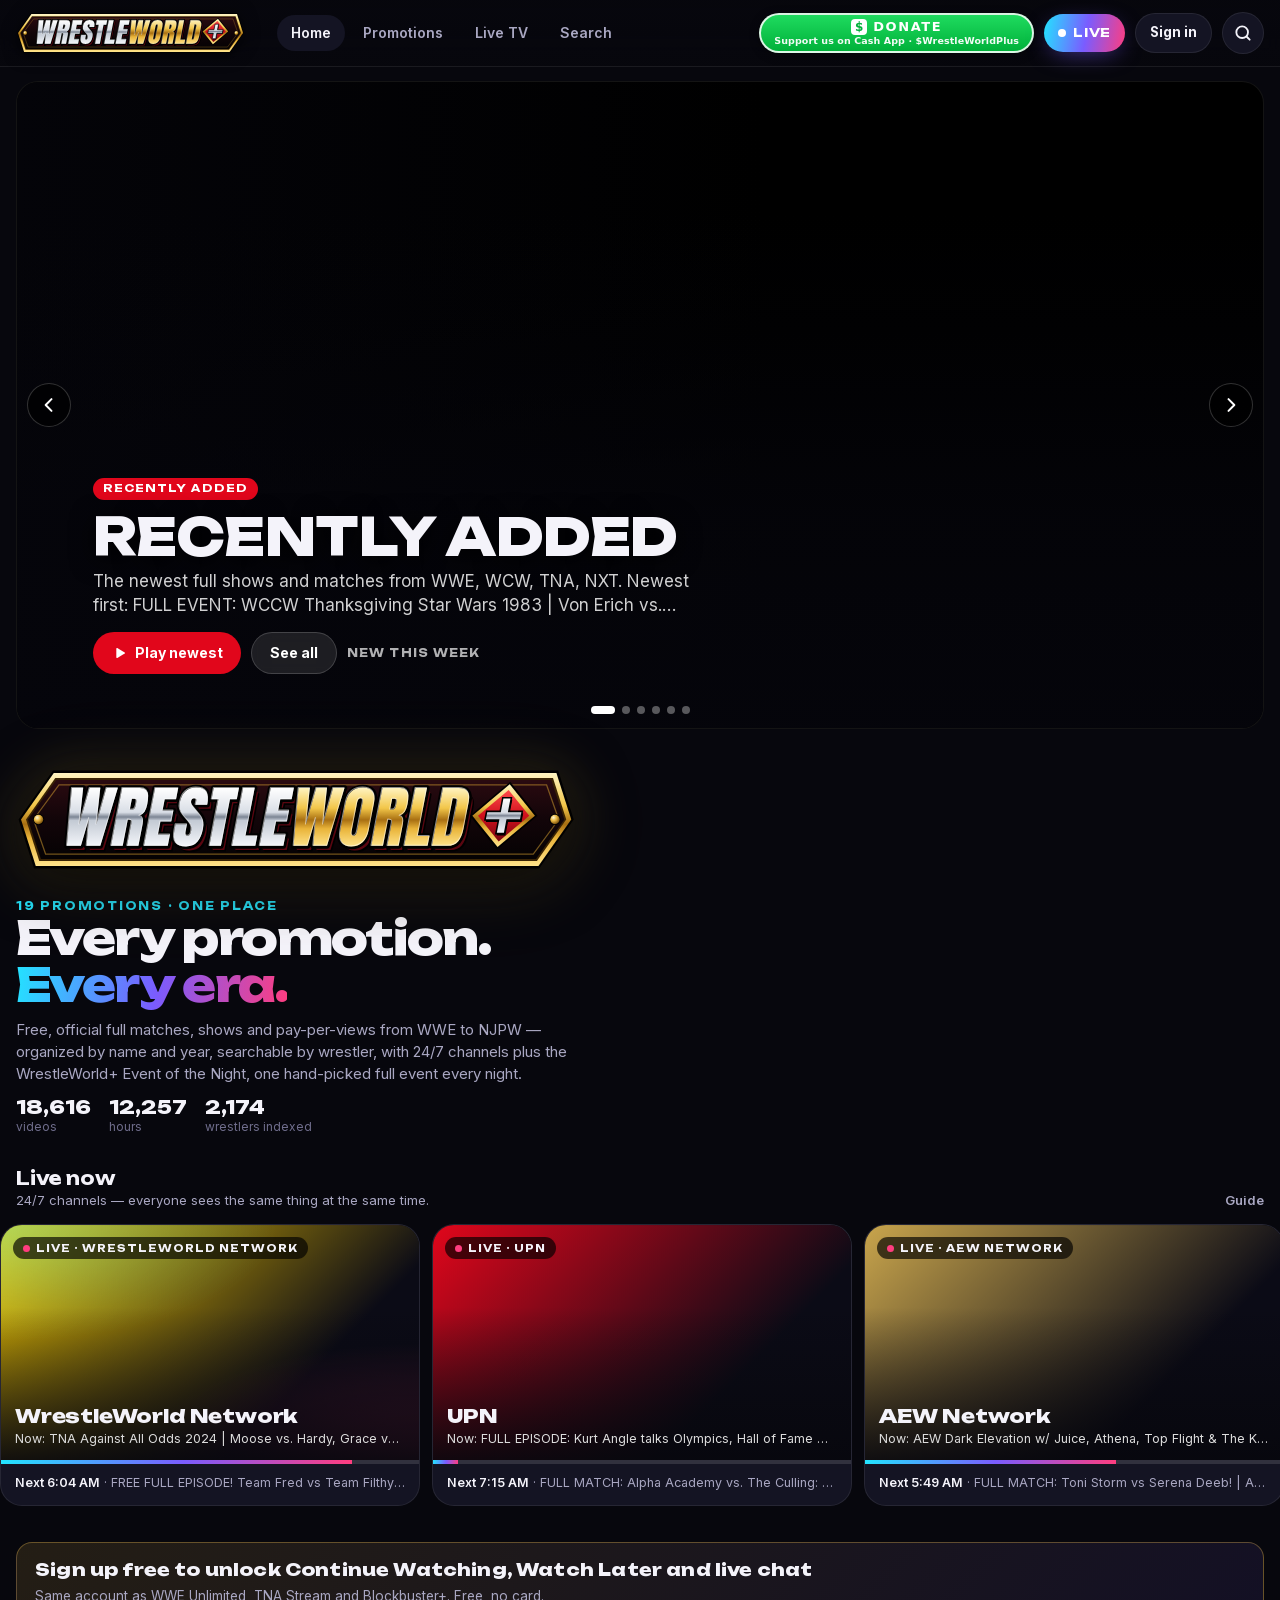
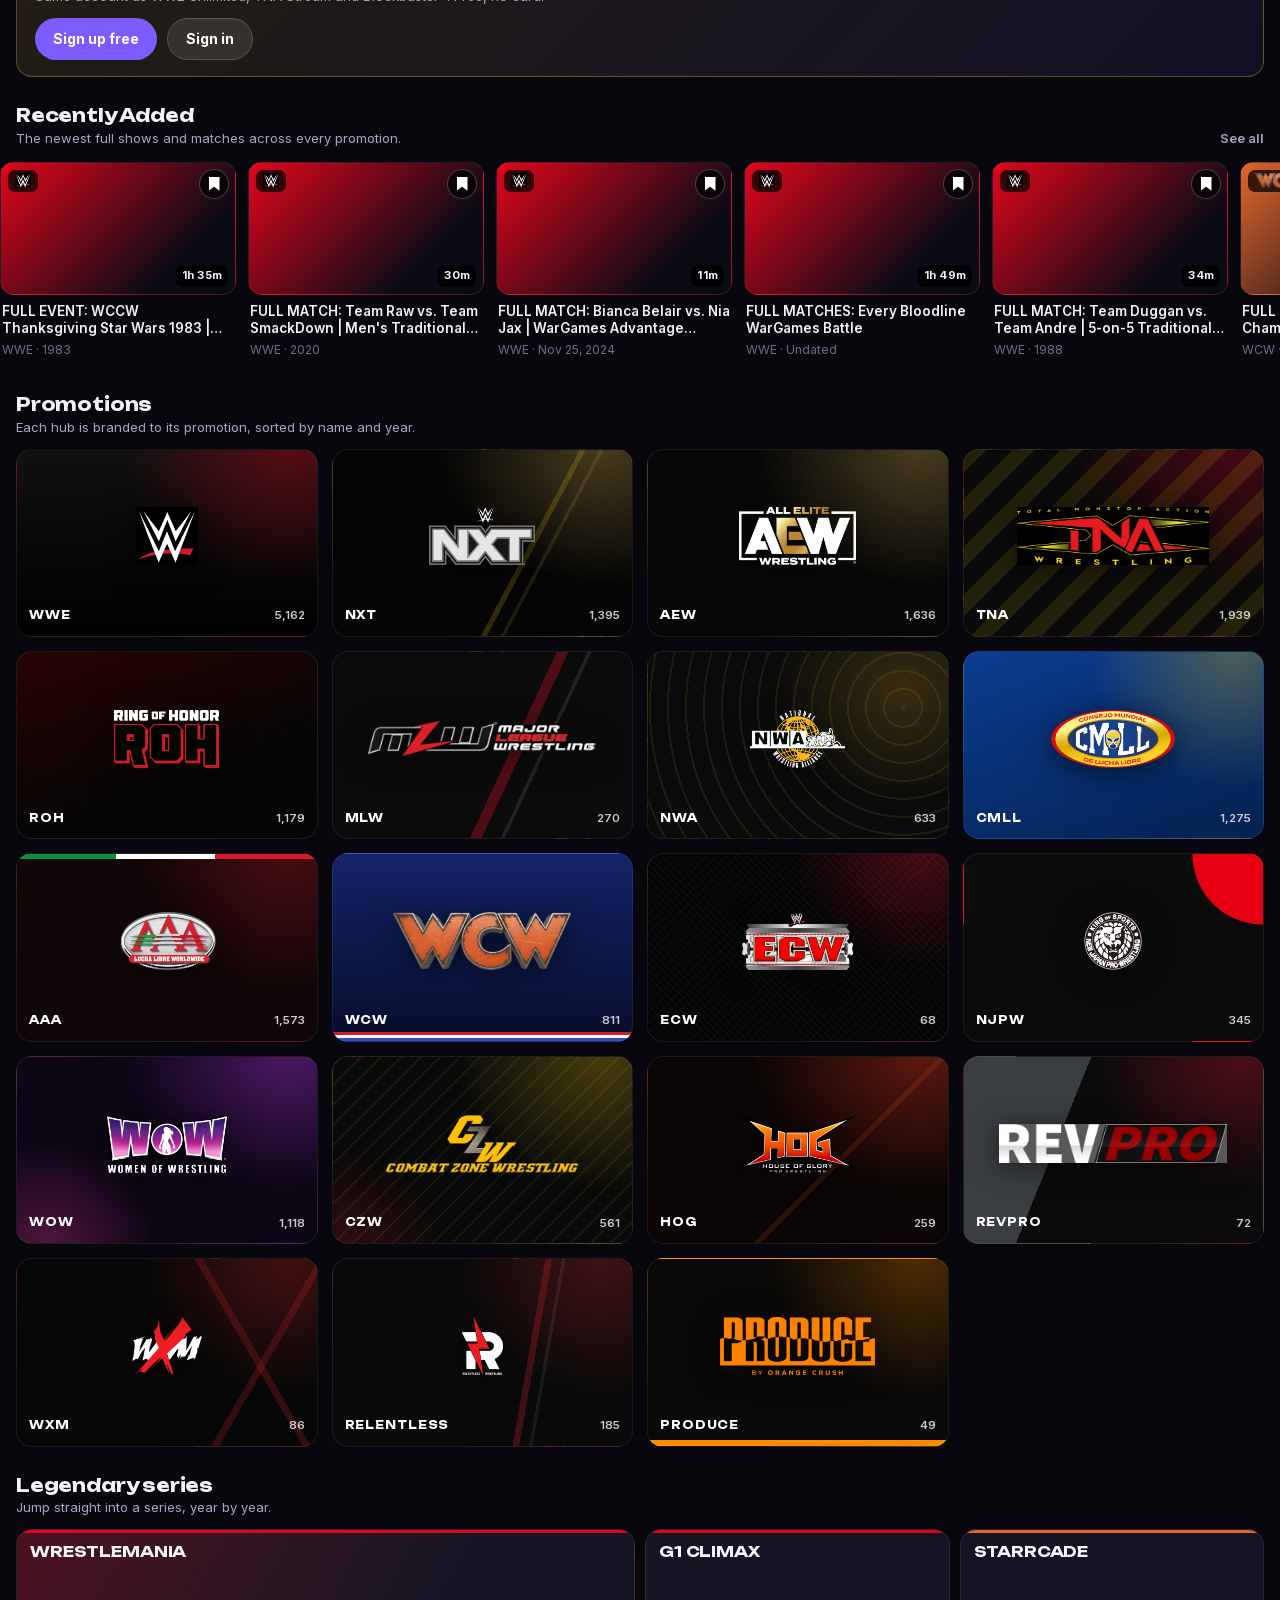
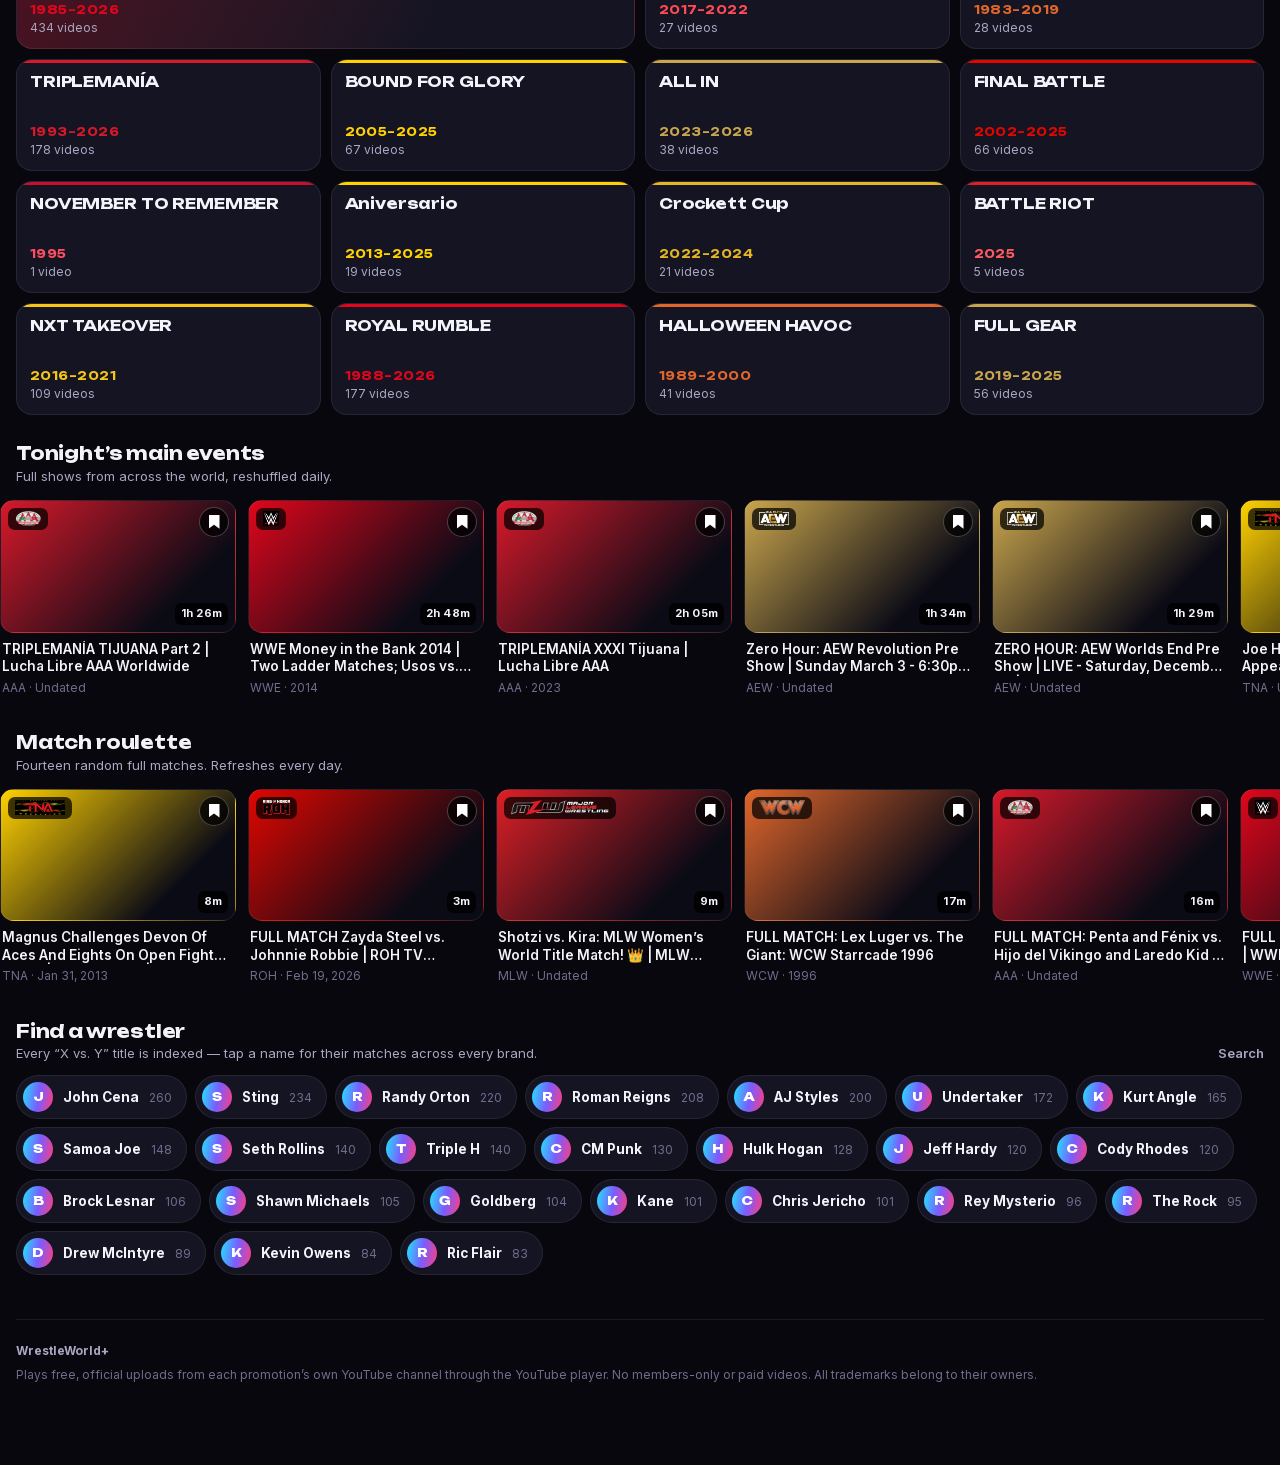
==== commit 0cd03383: "Publish WrestleWorld+ 2026-11-27 08:54" ====
--- a/index.html
+++ b/index.html
@@ -5,7 +5,7 @@
 <meta name="description" content="Free, official full matches, shows and pay-per-views from WWE, NXT, AEW, TNA, ROH, MLW, NWA, CMLL, AAA, WCW, ECW, NJPW, WOW, CZW, HOG, RevPro, WXM, Relentless and PRODUCE — by name and year, searchable by wrestler, with 24/7 channels.">
 <meta name="theme-color" content="#07070D"><meta name="apple-mobile-web-app-capable" content="yes"><meta name="mobile-web-app-capable" content="yes">
 <meta name="apple-mobile-web-app-status-bar-style" content="black-translucent"><meta name="apple-mobile-web-app-title" content="WrestleWorld+">
-<link rel="manifest" href="manifest.json"><link rel="icon" type="image/svg+xml" href="mark.svg?v=202611270840"><link rel="icon" type="image/png" sizes="32x32" href="icon-32.png?v=202611270840"><link rel="apple-touch-icon" sizes="180x180" href="icon-180.png?v=202611270840">
+<link rel="manifest" href="manifest.json"><link rel="icon" type="image/svg+xml" href="mark.svg?v=202611270852"><link rel="icon" type="image/png" sizes="32x32" href="icon-32.png?v=202611270852"><link rel="apple-touch-icon" sizes="180x180" href="icon-180.png?v=202611270852">
 <link rel="canonical" href="https://chasebdillard-ai.github.io/wrestleworld-plus/">
 <meta property="og:type" content="website"><meta property="og:site_name" content="WrestleWorld+"><meta property="og:title" content="WrestleWorld+"><meta property="og:description" content="Every promotion. Every era. Free official full matches, shows and PPVs from WWE, AEW, TNA, NJPW and more, plus 24/7 channels."><meta property="og:url" content="https://chasebdillard-ai.github.io/wrestleworld-plus/">
 <meta property="og:image" content="https://chasebdillard-ai.github.io/wrestleworld-plus/og-1200.png?v=ca3a8a93d7"><meta property="og:image:secure_url" content="https://chasebdillard-ai.github.io/wrestleworld-plus/og-1200.png?v=ca3a8a93d7"><meta property="og:image:type" content="image/png"><meta property="og:image:width" content="1200"><meta property="og:image:height" content="630"><meta property="og:image:alt" content="WrestleWorld+ logo">
@@ -27,18 +27,18 @@
 try{if(/[?&]preview=wwplus2026(&|$)/.test(location.search)){localStorage.setItem("ww_preview","wwplus2026");history.replaceState(null,"",location.pathname+location.hash);}pv=localStorage.getItem("ww_preview")==="wwplus2026";}catch(e){}
 window.WW_LAUNCH=L;window.WW_LOCKED=!pv&&Date.now()<L;
 if(window.WW_LOCKED)document.documentElement.className+=" wwgate";})();</script>
-<link rel="stylesheet" href="app.css?v=202611270840">
-<script src="donate.js?v=202611270840"></script>
+<link rel="stylesheet" href="app.css?v=202611270852">
+<script src="donate.js?v=202611270852"></script>
 </head><body>
-<div id="wwgate" aria-live="polite"><img src="logo.svg?v=202611270840" alt="WrestleWorld+"><div class="t">Tonight at 7PM EST</div><div class="c" id="wwgc">--:--:--</div></div>
-<header class="top"><div class="wrap"><a class="wm" href="#/" aria-label="WrestleWorld+ home"><img src="logo.svg?v=202611270840" alt="WrestleWorld+" width="199" height="40"></a>
+<div id="wwgate" aria-live="polite"><img src="logo.svg?v=202611270852" alt="WrestleWorld+"><div class="t">Tonight at 7PM EST</div><div class="c" id="wwgc">--:--:--</div></div>
+<header class="top"><div class="wrap"><a class="wm" href="#/" aria-label="WrestleWorld+ home"><img src="logo.svg?v=202611270852" alt="WrestleWorld+" width="199" height="40"></a>
 <nav><a href="#/" data-nav="home">Home</a><a href="#/promotions" data-nav="promos">Promotions</a><a href="#/live" data-nav="live">Live TV</a><a href="#/search/" data-nav="search">Search</a></nav>
 <span class="sp"></span><a class="hkd-btn hkd-hdr" href="https://cash.app/$WrestleWorldPlus" target="_blank" rel="noopener" aria-label="Donate: support us on Cash App, $WrestleWorldPlus"><span class="hkd-l"><span class="hkd-ic" aria-hidden="true">$</span>DONATE</span><span class="hkd-s">Support us on Cash App &middot; $WrestleWorldPlus</span></a><a class="livepill" href="#/live"><i class="dot"></i>Live</a><a class="ib" href="#/search/" aria-label="Search"><svg viewBox="0 0 24 24" fill="none" stroke="currentColor" stroke-width="2.2" stroke-linecap="round"><circle cx="11" cy="11" r="7"/><path d="M20 20l-3.5-3.5"/></svg></a></div></header>
 <main id="app"><div class="wrap"><div class="skel" style="margin-top:24px"></div><div class="skel" style="margin-top:14px;height:120px"></div></div></main>
 <nav class="bnav"><a href="#/" data-nav="home"><svg viewBox="0 0 24 24" fill="none" stroke="currentColor" stroke-width="2" stroke-linejoin="round"><path d="M3 10.5L12 3l9 7.5V20a1 1 0 0 1-1 1h-5v-6H9v6H4a1 1 0 0 1-1-1z"/></svg><span>Home</span></a><a href="#/promotions" data-nav="promos"><svg viewBox="0 0 24 24" fill="none" stroke="currentColor" stroke-width="2"><rect x="3" y="3" width="7.5" height="7.5" rx="2"/><rect x="13.5" y="3" width="7.5" height="7.5" rx="2"/><rect x="3" y="13.5" width="7.5" height="7.5" rx="2"/><rect x="13.5" y="13.5" width="7.5" height="7.5" rx="2"/></svg><span>Promotions</span></a><a href="#/live" data-nav="live"><svg viewBox="0 0 24 24" fill="none" stroke="currentColor" stroke-width="2" stroke-linecap="round" stroke-linejoin="round"><rect x="3" y="6" width="18" height="13" rx="2"/><path d="M8 2l4 4 4-4"/><circle cx="12" cy="12.5" r="2" fill="currentColor"/></svg><span>Live TV</span></a><a href="#/search/" data-nav="search"><svg viewBox="0 0 24 24" fill="none" stroke="currentColor" stroke-width="2.2" stroke-linecap="round"><circle cx="11" cy="11" r="7"/><path d="M20 20l-3.5-3.5"/></svg><span>Search</span></a><a class="hkd-btn hkd-bn" href="https://cash.app/$WrestleWorldPlus" target="_blank" rel="noopener" aria-label="Donate: support us on Cash App, $WrestleWorldPlus"><span class="hkd-ic" aria-hidden="true">$</span><span>Donate</span></a></nav>
 <div class="sheet" id="sheet" hidden role="dialog" aria-label="Player"></div>
-<script>window.WW_VLR=["7Czn_HHW1Ls", "jqG-VR2PTac", "OTNRubJlVHg", "pe_R6uDTcQE", "jdu2c9fq9_E", "sAndeYqHya0", "akdaM7rpMX4", "WYsEjg3WaqU", "6SN2Pz_maFg", "2mUTpCgJNr8", "MPj2jxB6j_Q", "vNkc_qo-YjY", "IT9sGupQB50", "_b6o8y1w3_E", "wH0-edjH3Lk", "sqRYKCH8dUc", "vHI1PsqK5zs", "bWhFK5sBOo4", "vXJPGCOHIY8", "ckMuomguxFU", "YU3l_0u42pE", "lRFp8V--xzM", "gPasZ90HRog", "6yAdnRUo8rE", "JX6JBT3jdOM", "_yd5cZkEzaY", "hEICryO_2pY", "LFfcF17ePtg", "D8uVqJzqxDQ", "vNPLhM227yc", "kaVn0C_g9Zw", "TwJ0so0kTRU", "F8_YvQ8z3Xk", "g7TPGbW8v1s", "XqY2fRy12ss", "fwCz6of6El4", "FlXQ9NIMaTw", "98Xo93FJSh0", "GKSIxUMdgKc", "G4xaB9YGYJU"];window.WW_VER="202611270840";window.WW_ORDER=["wwe", "nxt", "aew", "tna", "roh", "mlw", "nwa", "cmll", "aaa", "wcw", "ecw", "njpw", "wow", "czw", "hog", "revpro", "wxm", "relentless", "produce"];window.WW_BRANDS={"wwe": {"name": "WWE", "full": "WWE", "tag": "WWE & WWF main roster — WrestleMania to Raw, every PLE and episode sorted by name and year.", "b1": "#E1061B", "bg": "radial-gradient(90% 120% at 90% 0%,#E1061B55,transparent 60%),linear-gradient(180deg,#111,#000)", "pat": "radial-gradient(70% 90% at 92% 10%,#E1061B66,transparent 60%),repeating-linear-gradient(-28deg,#ffffff05 0 2px,transparent 2px 22px),linear-gradient(180deg,#141414,#000)", "tt": "uppercase", "channel": "wwetv", "logo": "logos/wwe.png"}, "nxt": {"name": "NXT", "full": "WWE NXT", "tag": "TakeOver, Stand & Deliver, Halloween Havoc and every NXT era, by name and year.", "b1": "#F5C518", "bink": "#0A0A0A", "bg": "linear-gradient(118deg,transparent 0 62%,#F5C51830 62% 63.5%,transparent 63.5% 67%,#C9A54C26 67% 68%,transparent 68%),radial-gradient(90% 120% at 90% 0%,#C9A54C55,transparent 60%),#050505", "pat": "linear-gradient(118deg,transparent 0 56%,#F5C51838 56% 58%,transparent 58% 62%,#C9A54C2e 62% 63%,transparent 63%),radial-gradient(70% 100% at 92% 0%,#F5C51850,transparent 60%),repeating-linear-gradient(-28deg,#ffffff04 0 2px,transparent 2px 22px),linear-gradient(180deg,#0e0e0e,#000)", "tt": "uppercase", "channel": "wwetv", "logo": "logos/nxt.png"}, "aew": {"name": "AEW", "full": "All Elite Wrestling", "tag": "Dynamite, Collision, Rampage and every pay-per-view — by name and year.", "b1": "#C9A54C", "bink": "#0A0A0A", "bg": "radial-gradient(90% 120% at 90% 0%,#C9A54C55,transparent 60%),#070707", "pat": "linear-gradient(115deg,transparent 0 58%,#C9A54C22 58% 59%,transparent 59% 64%,#C9A54C18 64% 65%,transparent 65%),radial-gradient(70% 110% at 90% 0%,#C9A54C55,transparent 60%),#060606", "tt": "uppercase", "channel": "aew", "logo": "logos/aew.png"}, "tna": {"name": "TNA", "full": "TNA Wrestling", "tag": "Total Nonstop Action — Bound for Glory, iMPACT!, Xplosion and the X-Division.", "b1": "#FFD100", "bink": "#111", "bg": "repeating-linear-gradient(135deg,#FFD1001c 0 16px,transparent 16px 34px),radial-gradient(90% 120% at 90% 0%,#E4002B44,transparent 60%),#0A0A0A", "pat": "repeating-linear-gradient(135deg,#FFD10016 0 18px,transparent 18px 38px),radial-gradient(70% 100% at 92% 0%,#E4002B55,transparent 60%),#090909", "tt": "uppercase", "channel": "tna", "logo": "logos/tna.png"}, "roh": {"name": "ROH", "full": "Ring of Honor", "tag": "Final Battle, Supercard of Honor and pure wrestling since 2002.", "b1": "#E10600", "bg": "linear-gradient(160deg,#2a0404,#050505 65%)", "pat": "linear-gradient(160deg,#300606,#050505 62%),radial-gradient(50% 80% at 95% 100%,#E1060044,transparent)", "tt": "uppercase", "logo": "logos/roh.png"}, "mlw": {"name": "MLW", "full": "Major League Wrestling", "tag": "Fusion, Battle Riot, SuperFight and War Chamber.", "b1": "#DE1F26", "b1x": "#FF5A60", "bg": "linear-gradient(115deg,#0b0b0b 0 58%,#DE1F2655 58% 61%,#0b0b0b 61% 66%,#cfd8dc22 66% 67%,#0b0b0b 67%)", "pat": "linear-gradient(115deg,transparent 0 60%,#DE1F2666 60% 63%,transparent 63% 68%,#cfd8dc33 68% 69%,transparent 69%),radial-gradient(60% 90% at 90% 0%,#cfd8dc22,transparent 60%),#0a0a0a", "tt": "uppercase", "logo": "logos/mlw.png"}, "nwa": {"name": "NWA", "full": "National Wrestling Alliance", "tag": "Powerrr, Crockett Cup and the Ten Pounds of Gold.", "b1": "#E5B524", "bink": "#111", "bg": "repeating-radial-gradient(circle at 85% 30%,#E5B5241a 0 2px,transparent 2px 18px),radial-gradient(70% 100% at 85% 20%,#E5B52433,transparent 60%),#0b0b0b", "pat": "repeating-radial-gradient(circle at 88% 30%,#E5B5241c 0 2px,transparent 2px 20px),radial-gradient(60% 100% at 88% 20%,#E5B52440,transparent 60%),#0a0a0a", "logo": "logos/nwa.png"}, "cmll": {"name": "CMLL", "full": "Consejo Mundial de Lucha Libre", "tag": "Arena México desde 1933 — Aniversario, Homenaje a Dos Leyendas y más.", "b1": "#FFD200", "bink": "#0A1F4F", "bg": "radial-gradient(80% 120% at 90% 0%,#FFD20044,transparent 60%),linear-gradient(160deg,#0A3D91,#05214F)", "pat": "radial-gradient(circle at 92% 40%,transparent 0 26%,#FFD20033 26% 28%,transparent 28% 34%,#D7192A33 34% 35.5%,transparent 35.5%),linear-gradient(160deg,#0B47A8,#041A42)", "logo": "logos/cmll.png"}, "aaa": {"name": "AAA", "full": "Lucha Libre AAA Worldwide", "tag": "Triplemanía, Verano de Escándalo, Rey de Reyes — lucha libre from the official AAA channel.", "b1": "#D7192A", "bg": "linear-gradient(90deg,#0A8F3C 0 33%,#ffffff 33% 66%,#D7192A 66%) top/100% 5px no-repeat,radial-gradient(80% 120% at 90% 0%,#D7192A44,transparent 60%),#120708", "pat": "linear-gradient(90deg,#0A8F3C 0 33.3%,#f4f4f4 33.3% 66.6%,#D7192A 66.6%) top/100% 6px no-repeat,radial-gradient(60% 100% at 10% 100%,#0A8F3C33,transparent 60%),radial-gradient(70% 100% at 90% 0%,#D7192A55,transparent 60%),#100607", "tt": "uppercase", "logo": "logos/aaa.png"}, "wcw": {"name": "WCW", "full": "World Championship Wrestling", "tag": "Nitro, Thunder, Starrcade, Halloween Havoc — the WCW vault by name and year.", "b1": "#E0662B", "bg": "linear-gradient(180deg,transparent 0 calc(100% - 9px),#D7192A calc(100% - 9px) calc(100% - 6px),#fff calc(100% - 6px) calc(100% - 3px),#2B4BC8 calc(100% - 3px)),linear-gradient(180deg,#132468,#070d2c)", "pat": "linear-gradient(180deg,transparent 0 calc(100% - 9px),#D7192A calc(100% - 9px) calc(100% - 6px),#fff calc(100% - 6px) calc(100% - 3px),#2B4BC8 calc(100% - 3px)),radial-gradient(60% 100% at 90% 10%,#E0662B33,transparent 60%),linear-gradient(180deg,#14286F,#060B26)", "tt": "uppercase", "logo": "logos/wcw.png"}, "ecw": {"name": "ECW", "full": "Extreme Championship Wrestling", "tag": "Hardcore TV, November to Remember, Barely Legal — extreme, from the WWE vault.", "b1": "#C8102E", "b1x": "#FF4D63", "bg": "repeating-linear-gradient(45deg,#ffffff07 0 1px,transparent 1px 5px),repeating-linear-gradient(-45deg,#ffffff05 0 1px,transparent 1px 7px),radial-gradient(70% 100% at 90% 0%,#C8102E55,transparent 60%),#050505", "pat": "repeating-linear-gradient(45deg,#ffffff08 0 1px,transparent 1px 5px),repeating-linear-gradient(-45deg,#ffffff06 0 1px,transparent 1px 7px),radial-gradient(70% 100% at 90% 0%,#C8102E66,transparent 60%),#040404", "tt": "uppercase", "hw": "900", "logo": "logos/ecw.png"}, "njpw": {"name": "NJPW", "full": "New Japan Pro-Wrestling", "tag": "King of Sports — NJPW STRONG, G1 Climax and free classics from the official channels.", "b1": "#E60012", "b1x": "#FF4A55", "bg": "radial-gradient(circle at 100% 0%,#E60012 0 70px,transparent 71px),#0b0b0b", "pat": "radial-gradient(circle at 100% 0%,#E60012 0 150px,transparent 151px),radial-gradient(circle at 100% 0%,transparent 0 190px,#ffffff14 190px 192px,transparent 193px),linear-gradient(180deg,#121212,#050505)", "tt": "uppercase", "logo": "logos/njpw.png"}, "wow": {"name": "WOW", "full": "WOW — Women Of Wrestling", "tag": "Women Of Wrestling — weekly episodes, title fights and classic WOW Superheroes matches from the official channel.", "b1": "#C13CFF", "b1x": "#E07BFF", "bg": "radial-gradient(90% 120% at 90% 0%,#C13CFF55,transparent 60%),radial-gradient(60% 90% at 10% 100%,#FF3DA844,transparent 60%),#0d0614", "pat": "radial-gradient(70% 100% at 92% 0%,#C13CFF66,transparent 60%),radial-gradient(50% 80% at 8% 100%,#FF3DA855,transparent 60%),repeating-linear-gradient(-28deg,#ffffff05 0 2px,transparent 2px 22px),linear-gradient(180deg,#160a22,#07030c)", "tt": "uppercase", "logo": "logos/wow.png"}, "czw": {"name": "CZW", "full": "Combat Zone Wrestling", "tag": "Tournament of Death, Cage of Death, Best of the Best and Dojo Wars — ultraviolence from the official CZW channel.", "b1": "#F7D417", "bink": "#111", "bg": "repeating-linear-gradient(-45deg,#F7D41712 0 2px,transparent 2px 14px),radial-gradient(80% 120% at 90% 0%,#F7D41740,transparent 60%),radial-gradient(50% 80% at 5% 100%,#C8102E33,transparent 60%),#0a0a0a", "pat": "repeating-linear-gradient(-45deg,#F7D41714 0 2px,transparent 2px 16px),radial-gradient(70% 100% at 92% 0%,#F7D41750,transparent 60%),radial-gradient(45% 80% at 5% 100%,#C8102E40,transparent 60%),#080808", "tt": "uppercase", "hw": "900", "logo": "logos/czw.png"}, "hog": {"name": "HOG", "full": "House of Glory Wrestling", "tag": "High Intensity, Superclash and every HOG live show from New York City — free on the official channel.", "b1": "#FF5A1F", "b1x": "#FF7A45", "bg": "linear-gradient(135deg,transparent 0 60%,#FF5A1F22 60% 61.5%,transparent 61.5%),radial-gradient(90% 120% at 90% 0%,#FF3B1F55,transparent 60%),#0b0605", "pat": "linear-gradient(135deg,transparent 0 58%,#FFB01F26 58% 59.5%,transparent 59.5% 64%,#FF3B1F2a 64% 65%,transparent 65%),radial-gradient(70% 100% at 92% 0%,#FF5A1F66,transparent 60%),linear-gradient(180deg,#140805,#050202)", "tt": "uppercase", "logo": "logos/hog.png"}, "revpro": {"name": "RevPro", "full": "Revolution Pro Wrestling", "tag": "Britain's RevPro — High Stakes, Uprising, Summer Sizzler and free full matches from the official channel.", "b1": "#D2142B", "b1x": "#FF4D5E", "bg": "linear-gradient(112deg,#3a3d42 0 34%,transparent 34%),radial-gradient(80% 120% at 92% 0%,#D2142B55,transparent 60%),#0b0b0c", "pat": "linear-gradient(112deg,#2c2f33 0 30%,#D2142B 30% 31%,transparent 31%),radial-gradient(70% 100% at 92% 0%,#D2142B55,transparent 60%),linear-gradient(180deg,#141416,#060607)", "tt": "uppercase", "logo": "logos/revpro.png"}, "wxm": {"name": "WXM", "full": "WXM — Wrestling Xtreme Mania", "tag": "India's Wrestling Xtreme Mania — Ground Zero full episodes, Powerbomb and full matches from the official channel.", "b1": "#E8282B", "b1x": "#FF5A5C", "bg": "linear-gradient(60deg,transparent 0 70%,#E8282B30 70% 72%,transparent 72%),linear-gradient(120deg,transparent 0 74%,#E8282B30 74% 76%,transparent 76%),radial-gradient(80% 120% at 90% 0%,#E8282B44,transparent 60%),#070707", "pat": "linear-gradient(60deg,transparent 0 68%,#E8282B44 68% 71%,transparent 71%),linear-gradient(120deg,transparent 0 73%,#E8282B44 73% 76%,transparent 76%),radial-gradient(60% 100% at 92% 0%,#E8282B44,transparent 60%),#060606", "tt": "uppercase", "hw": "900", "logo": "logos/wxm.png"}, "relentless": {"name": "Relentless", "full": "Relentless Wrestling", "tag": "Pacific Northwest pro wrestling from Spokane — Monumental, Pinnacle and full matches from the official channel.", "b1": "#E3262E", "b1x": "#FF5259", "bg": "linear-gradient(100deg,transparent 0 64%,#E3262E40 64% 66%,transparent 66% 69%,#ffffff12 69% 70%,transparent 70%),radial-gradient(80% 120% at 90% 0%,#E3262E40,transparent 60%),#0a0a0a", "pat": "linear-gradient(100deg,transparent 0 62%,#E3262E55 62% 65%,transparent 65% 69%,#ffffff18 69% 70.5%,transparent 70.5%),radial-gradient(60% 100% at 92% 0%,#E3262E44,transparent 60%),linear-gradient(180deg,#111,#040404)", "tt": "uppercase", "logo": "logos/relentless.png"}, "produce": {"name": "PRODUCE", "full": "PRODUCE Wrestling", "tag": "PRODUCE by Orange Crush — curated volumes, Criterion and free full matches from the official channel.", "b1": "#FF8A00", "bink": "#111", "bg": "linear-gradient(180deg,transparent 0 calc(100% - 6px),#FF8A00 calc(100% - 6px)),radial-gradient(80% 120% at 90% 0%,#FF8A0044,transparent 60%),#0b0907", "pat": "linear-gradient(180deg,transparent 0 calc(100% - 8px),#FF8A00 calc(100% - 8px)),radial-gradient(70% 100% at 92% 0%,#FF8A0055,transparent 60%),repeating-linear-gradient(90deg,#ffffff05 0 1px,transparent 1px 18px),#0a0806", "tt": "uppercase", "logo": "logos/produce.png"}, "ww": {"name": "WrestleWorld+", "full": "WrestleWorld+ Event of the Night", "tag": "One full event every night at 8:00 PM ET.", "b1": "#F2C14E", "bink": "#140A02", "bg": "radial-gradient(90% 120% at 90% 0%,#F2C14E44,transparent 60%),linear-gradient(180deg,#2a0a12,#07070D)", "pat": "radial-gradient(90% 120% at 90% 0%,#F2C14E44,transparent 60%),#07070D", "tt": "uppercase", "logo": "eotn-logo.svg"}};</script>
-<script>(function(){function boot(){var s=document.createElement("script");s.src="app.js?v=202611270840";document.body.appendChild(s);}
+<script>window.WW_VLR=["7Czn_HHW1Ls", "jqG-VR2PTac", "OTNRubJlVHg", "pe_R6uDTcQE", "jdu2c9fq9_E", "sAndeYqHya0", "akdaM7rpMX4", "WYsEjg3WaqU", "6SN2Pz_maFg", "2mUTpCgJNr8", "MPj2jxB6j_Q", "vNkc_qo-YjY", "IT9sGupQB50", "_b6o8y1w3_E", "wH0-edjH3Lk", "sqRYKCH8dUc", "vHI1PsqK5zs", "bWhFK5sBOo4", "vXJPGCOHIY8", "ckMuomguxFU", "YU3l_0u42pE", "lRFp8V--xzM", "gPasZ90HRog", "6yAdnRUo8rE", "JX6JBT3jdOM", "_yd5cZkEzaY", "hEICryO_2pY", "LFfcF17ePtg", "D8uVqJzqxDQ", "vNPLhM227yc", "kaVn0C_g9Zw", "TwJ0so0kTRU", "F8_YvQ8z3Xk", "g7TPGbW8v1s", "XqY2fRy12ss", "fwCz6of6El4", "FlXQ9NIMaTw", "98Xo93FJSh0", "GKSIxUMdgKc", "G4xaB9YGYJU"];window.WW_VER="202611270852";window.WW_ORDER=["wwe", "nxt", "aew", "tna", "roh", "mlw", "nwa", "cmll", "aaa", "wcw", "ecw", "njpw", "wow", "czw", "hog", "revpro", "wxm", "relentless", "produce"];window.WW_BRANDS={"wwe": {"name": "WWE", "full": "WWE", "tag": "WWE & WWF main roster — WrestleMania to Raw, every PLE and episode sorted by name and year.", "b1": "#E1061B", "bg": "radial-gradient(90% 120% at 90% 0%,#E1061B55,transparent 60%),linear-gradient(180deg,#111,#000)", "pat": "radial-gradient(70% 90% at 92% 10%,#E1061B66,transparent 60%),repeating-linear-gradient(-28deg,#ffffff05 0 2px,transparent 2px 22px),linear-gradient(180deg,#141414,#000)", "tt": "uppercase", "channel": "wwetv", "logo": "logos/wwe.png"}, "nxt": {"name": "NXT", "full": "WWE NXT", "tag": "TakeOver, Stand & Deliver, Halloween Havoc and every NXT era, by name and year.", "b1": "#F5C518", "bink": "#0A0A0A", "bg": "linear-gradient(118deg,transparent 0 62%,#F5C51830 62% 63.5%,transparent 63.5% 67%,#C9A54C26 67% 68%,transparent 68%),radial-gradient(90% 120% at 90% 0%,#C9A54C55,transparent 60%),#050505", "pat": "linear-gradient(118deg,transparent 0 56%,#F5C51838 56% 58%,transparent 58% 62%,#C9A54C2e 62% 63%,transparent 63%),radial-gradient(70% 100% at 92% 0%,#F5C51850,transparent 60%),repeating-linear-gradient(-28deg,#ffffff04 0 2px,transparent 2px 22px),linear-gradient(180deg,#0e0e0e,#000)", "tt": "uppercase", "channel": "wwetv", "logo": "logos/nxt.png"}, "aew": {"name": "AEW", "full": "All Elite Wrestling", "tag": "Dynamite, Collision, Rampage and every pay-per-view — by name and year.", "b1": "#C9A54C", "bink": "#0A0A0A", "bg": "radial-gradient(90% 120% at 90% 0%,#C9A54C55,transparent 60%),#070707", "pat": "linear-gradient(115deg,transparent 0 58%,#C9A54C22 58% 59%,transparent 59% 64%,#C9A54C18 64% 65%,transparent 65%),radial-gradient(70% 110% at 90% 0%,#C9A54C55,transparent 60%),#060606", "tt": "uppercase", "channel": "aew", "logo": "logos/aew.png"}, "tna": {"name": "TNA", "full": "TNA Wrestling", "tag": "Total Nonstop Action — Bound for Glory, iMPACT!, Xplosion and the X-Division.", "b1": "#FFD100", "bink": "#111", "bg": "repeating-linear-gradient(135deg,#FFD1001c 0 16px,transparent 16px 34px),radial-gradient(90% 120% at 90% 0%,#E4002B44,transparent 60%),#0A0A0A", "pat": "repeating-linear-gradient(135deg,#FFD10016 0 18px,transparent 18px 38px),radial-gradient(70% 100% at 92% 0%,#E4002B55,transparent 60%),#090909", "tt": "uppercase", "channel": "tna", "logo": "logos/tna.png"}, "roh": {"name": "ROH", "full": "Ring of Honor", "tag": "Final Battle, Supercard of Honor and pure wrestling since 2002.", "b1": "#E10600", "bg": "linear-gradient(160deg,#2a0404,#050505 65%)", "pat": "linear-gradient(160deg,#300606,#050505 62%),radial-gradient(50% 80% at 95% 100%,#E1060044,transparent)", "tt": "uppercase", "logo": "logos/roh.png"}, "mlw": {"name": "MLW", "full": "Major League Wrestling", "tag": "Fusion, Battle Riot, SuperFight and War Chamber.", "b1": "#DE1F26", "b1x": "#FF5A60", "bg": "linear-gradient(115deg,#0b0b0b 0 58%,#DE1F2655 58% 61%,#0b0b0b 61% 66%,#cfd8dc22 66% 67%,#0b0b0b 67%)", "pat": "linear-gradient(115deg,transparent 0 60%,#DE1F2666 60% 63%,transparent 63% 68%,#cfd8dc33 68% 69%,transparent 69%),radial-gradient(60% 90% at 90% 0%,#cfd8dc22,transparent 60%),#0a0a0a", "tt": "uppercase", "logo": "logos/mlw.png"}, "nwa": {"name": "NWA", "full": "National Wrestling Alliance", "tag": "Powerrr, Crockett Cup and the Ten Pounds of Gold.", "b1": "#E5B524", "bink": "#111", "bg": "repeating-radial-gradient(circle at 85% 30%,#E5B5241a 0 2px,transparent 2px 18px),radial-gradient(70% 100% at 85% 20%,#E5B52433,transparent 60%),#0b0b0b", "pat": "repeating-radial-gradient(circle at 88% 30%,#E5B5241c 0 2px,transparent 2px 20px),radial-gradient(60% 100% at 88% 20%,#E5B52440,transparent 60%),#0a0a0a", "logo": "logos/nwa.png"}, "cmll": {"name": "CMLL", "full": "Consejo Mundial de Lucha Libre", "tag": "Arena México desde 1933 — Aniversario, Homenaje a Dos Leyendas y más.", "b1": "#FFD200", "bink": "#0A1F4F", "bg": "radial-gradient(80% 120% at 90% 0%,#FFD20044,transparent 60%),linear-gradient(160deg,#0A3D91,#05214F)", "pat": "radial-gradient(circle at 92% 40%,transparent 0 26%,#FFD20033 26% 28%,transparent 28% 34%,#D7192A33 34% 35.5%,transparent 35.5%),linear-gradient(160deg,#0B47A8,#041A42)", "logo": "logos/cmll.png"}, "aaa": {"name": "AAA", "full": "Lucha Libre AAA Worldwide", "tag": "Triplemanía, Verano de Escándalo, Rey de Reyes — lucha libre from the official AAA channel.", "b1": "#D7192A", "bg": "linear-gradient(90deg,#0A8F3C 0 33%,#ffffff 33% 66%,#D7192A 66%) top/100% 5px no-repeat,radial-gradient(80% 120% at 90% 0%,#D7192A44,transparent 60%),#120708", "pat": "linear-gradient(90deg,#0A8F3C 0 33.3%,#f4f4f4 33.3% 66.6%,#D7192A 66.6%) top/100% 6px no-repeat,radial-gradient(60% 100% at 10% 100%,#0A8F3C33,transparent 60%),radial-gradient(70% 100% at 90% 0%,#D7192A55,transparent 60%),#100607", "tt": "uppercase", "logo": "logos/aaa.png"}, "wcw": {"name": "WCW", "full": "World Championship Wrestling", "tag": "Nitro, Thunder, Starrcade, Halloween Havoc — the WCW vault by name and year.", "b1": "#E0662B", "bg": "linear-gradient(180deg,transparent 0 calc(100% - 9px),#D7192A calc(100% - 9px) calc(100% - 6px),#fff calc(100% - 6px) calc(100% - 3px),#2B4BC8 calc(100% - 3px)),linear-gradient(180deg,#132468,#070d2c)", "pat": "linear-gradient(180deg,transparent 0 calc(100% - 9px),#D7192A calc(100% - 9px) calc(100% - 6px),#fff calc(100% - 6px) calc(100% - 3px),#2B4BC8 calc(100% - 3px)),radial-gradient(60% 100% at 90% 10%,#E0662B33,transparent 60%),linear-gradient(180deg,#14286F,#060B26)", "tt": "uppercase", "logo": "logos/wcw.png"}, "ecw": {"name": "ECW", "full": "Extreme Championship Wrestling", "tag": "Hardcore TV, November to Remember, Barely Legal — extreme, from the WWE vault.", "b1": "#C8102E", "b1x": "#FF4D63", "bg": "repeating-linear-gradient(45deg,#ffffff07 0 1px,transparent 1px 5px),repeating-linear-gradient(-45deg,#ffffff05 0 1px,transparent 1px 7px),radial-gradient(70% 100% at 90% 0%,#C8102E55,transparent 60%),#050505", "pat": "repeating-linear-gradient(45deg,#ffffff08 0 1px,transparent 1px 5px),repeating-linear-gradient(-45deg,#ffffff06 0 1px,transparent 1px 7px),radial-gradient(70% 100% at 90% 0%,#C8102E66,transparent 60%),#040404", "tt": "uppercase", "hw": "900", "logo": "logos/ecw.png"}, "njpw": {"name": "NJPW", "full": "New Japan Pro-Wrestling", "tag": "King of Sports — NJPW STRONG, G1 Climax and free classics from the official channels.", "b1": "#E60012", "b1x": "#FF4A55", "bg": "radial-gradient(circle at 100% 0%,#E60012 0 70px,transparent 71px),#0b0b0b", "pat": "radial-gradient(circle at 100% 0%,#E60012 0 150px,transparent 151px),radial-gradient(circle at 100% 0%,transparent 0 190px,#ffffff14 190px 192px,transparent 193px),linear-gradient(180deg,#121212,#050505)", "tt": "uppercase", "logo": "logos/njpw.png"}, "wow": {"name": "WOW", "full": "WOW — Women Of Wrestling", "tag": "Women Of Wrestling — weekly episodes, title fights and classic WOW Superheroes matches from the official channel.", "b1": "#C13CFF", "b1x": "#E07BFF", "bg": "radial-gradient(90% 120% at 90% 0%,#C13CFF55,transparent 60%),radial-gradient(60% 90% at 10% 100%,#FF3DA844,transparent 60%),#0d0614", "pat": "radial-gradient(70% 100% at 92% 0%,#C13CFF66,transparent 60%),radial-gradient(50% 80% at 8% 100%,#FF3DA855,transparent 60%),repeating-linear-gradient(-28deg,#ffffff05 0 2px,transparent 2px 22px),linear-gradient(180deg,#160a22,#07030c)", "tt": "uppercase", "logo": "logos/wow.png"}, "czw": {"name": "CZW", "full": "Combat Zone Wrestling", "tag": "Tournament of Death, Cage of Death, Best of the Best and Dojo Wars — ultraviolence from the official CZW channel.", "b1": "#F7D417", "bink": "#111", "bg": "repeating-linear-gradient(-45deg,#F7D41712 0 2px,transparent 2px 14px),radial-gradient(80% 120% at 90% 0%,#F7D41740,transparent 60%),radial-gradient(50% 80% at 5% 100%,#C8102E33,transparent 60%),#0a0a0a", "pat": "repeating-linear-gradient(-45deg,#F7D41714 0 2px,transparent 2px 16px),radial-gradient(70% 100% at 92% 0%,#F7D41750,transparent 60%),radial-gradient(45% 80% at 5% 100%,#C8102E40,transparent 60%),#080808", "tt": "uppercase", "hw": "900", "logo": "logos/czw.png"}, "hog": {"name": "HOG", "full": "House of Glory Wrestling", "tag": "High Intensity, Superclash and every HOG live show from New York City — free on the official channel.", "b1": "#FF5A1F", "b1x": "#FF7A45", "bg": "linear-gradient(135deg,transparent 0 60%,#FF5A1F22 60% 61.5%,transparent 61.5%),radial-gradient(90% 120% at 90% 0%,#FF3B1F55,transparent 60%),#0b0605", "pat": "linear-gradient(135deg,transparent 0 58%,#FFB01F26 58% 59.5%,transparent 59.5% 64%,#FF3B1F2a 64% 65%,transparent 65%),radial-gradient(70% 100% at 92% 0%,#FF5A1F66,transparent 60%),linear-gradient(180deg,#140805,#050202)", "tt": "uppercase", "logo": "logos/hog.png"}, "revpro": {"name": "RevPro", "full": "Revolution Pro Wrestling", "tag": "Britain's RevPro — High Stakes, Uprising, Summer Sizzler and free full matches from the official channel.", "b1": "#D2142B", "b1x": "#FF4D5E", "bg": "linear-gradient(112deg,#3a3d42 0 34%,transparent 34%),radial-gradient(80% 120% at 92% 0%,#D2142B55,transparent 60%),#0b0b0c", "pat": "linear-gradient(112deg,#2c2f33 0 30%,#D2142B 30% 31%,transparent 31%),radial-gradient(70% 100% at 92% 0%,#D2142B55,transparent 60%),linear-gradient(180deg,#141416,#060607)", "tt": "uppercase", "logo": "logos/revpro.png"}, "wxm": {"name": "WXM", "full": "WXM — Wrestling Xtreme Mania", "tag": "India's Wrestling Xtreme Mania — Ground Zero full episodes, Powerbomb and full matches from the official channel.", "b1": "#E8282B", "b1x": "#FF5A5C", "bg": "linear-gradient(60deg,transparent 0 70%,#E8282B30 70% 72%,transparent 72%),linear-gradient(120deg,transparent 0 74%,#E8282B30 74% 76%,transparent 76%),radial-gradient(80% 120% at 90% 0%,#E8282B44,transparent 60%),#070707", "pat": "linear-gradient(60deg,transparent 0 68%,#E8282B44 68% 71%,transparent 71%),linear-gradient(120deg,transparent 0 73%,#E8282B44 73% 76%,transparent 76%),radial-gradient(60% 100% at 92% 0%,#E8282B44,transparent 60%),#060606", "tt": "uppercase", "hw": "900", "logo": "logos/wxm.png"}, "relentless": {"name": "Relentless", "full": "Relentless Wrestling", "tag": "Pacific Northwest pro wrestling from Spokane — Monumental, Pinnacle and full matches from the official channel.", "b1": "#E3262E", "b1x": "#FF5259", "bg": "linear-gradient(100deg,transparent 0 64%,#E3262E40 64% 66%,transparent 66% 69%,#ffffff12 69% 70%,transparent 70%),radial-gradient(80% 120% at 90% 0%,#E3262E40,transparent 60%),#0a0a0a", "pat": "linear-gradient(100deg,transparent 0 62%,#E3262E55 62% 65%,transparent 65% 69%,#ffffff18 69% 70.5%,transparent 70.5%),radial-gradient(60% 100% at 92% 0%,#E3262E44,transparent 60%),linear-gradient(180deg,#111,#040404)", "tt": "uppercase", "logo": "logos/relentless.png"}, "produce": {"name": "PRODUCE", "full": "PRODUCE Wrestling", "tag": "PRODUCE by Orange Crush — curated volumes, Criterion and free full matches from the official channel.", "b1": "#FF8A00", "bink": "#111", "bg": "linear-gradient(180deg,transparent 0 calc(100% - 6px),#FF8A00 calc(100% - 6px)),radial-gradient(80% 120% at 90% 0%,#FF8A0044,transparent 60%),#0b0907", "pat": "linear-gradient(180deg,transparent 0 calc(100% - 8px),#FF8A00 calc(100% - 8px)),radial-gradient(70% 100% at 92% 0%,#FF8A0055,transparent 60%),repeating-linear-gradient(90deg,#ffffff05 0 1px,transparent 1px 18px),#0a0806", "tt": "uppercase", "logo": "logos/produce.png"}, "ww": {"name": "WrestleWorld+", "full": "WrestleWorld+ Event of the Night", "tag": "One full event every night at 8:00 PM ET.", "b1": "#F2C14E", "bink": "#140A02", "bg": "radial-gradient(90% 120% at 90% 0%,#F2C14E44,transparent 60%),linear-gradient(180deg,#2a0a12,#07070D)", "pat": "radial-gradient(90% 120% at 90% 0%,#F2C14E44,transparent 60%),#07070D", "tt": "uppercase", "logo": "eotn-logo.svg"}};</script>
+<script>(function(){function boot(){var s=document.createElement("script");s.src="app.js?v=202611270852";document.body.appendChild(s);}
 if(!window.WW_LOCKED)return boot();
 var c=document.getElementById("wwgc");function p(n){return(n<10?"0":"")+n}
 function tick(){var d=Math.max(0,Math.ceil((window.WW_LAUNCH-Date.now())/1000));
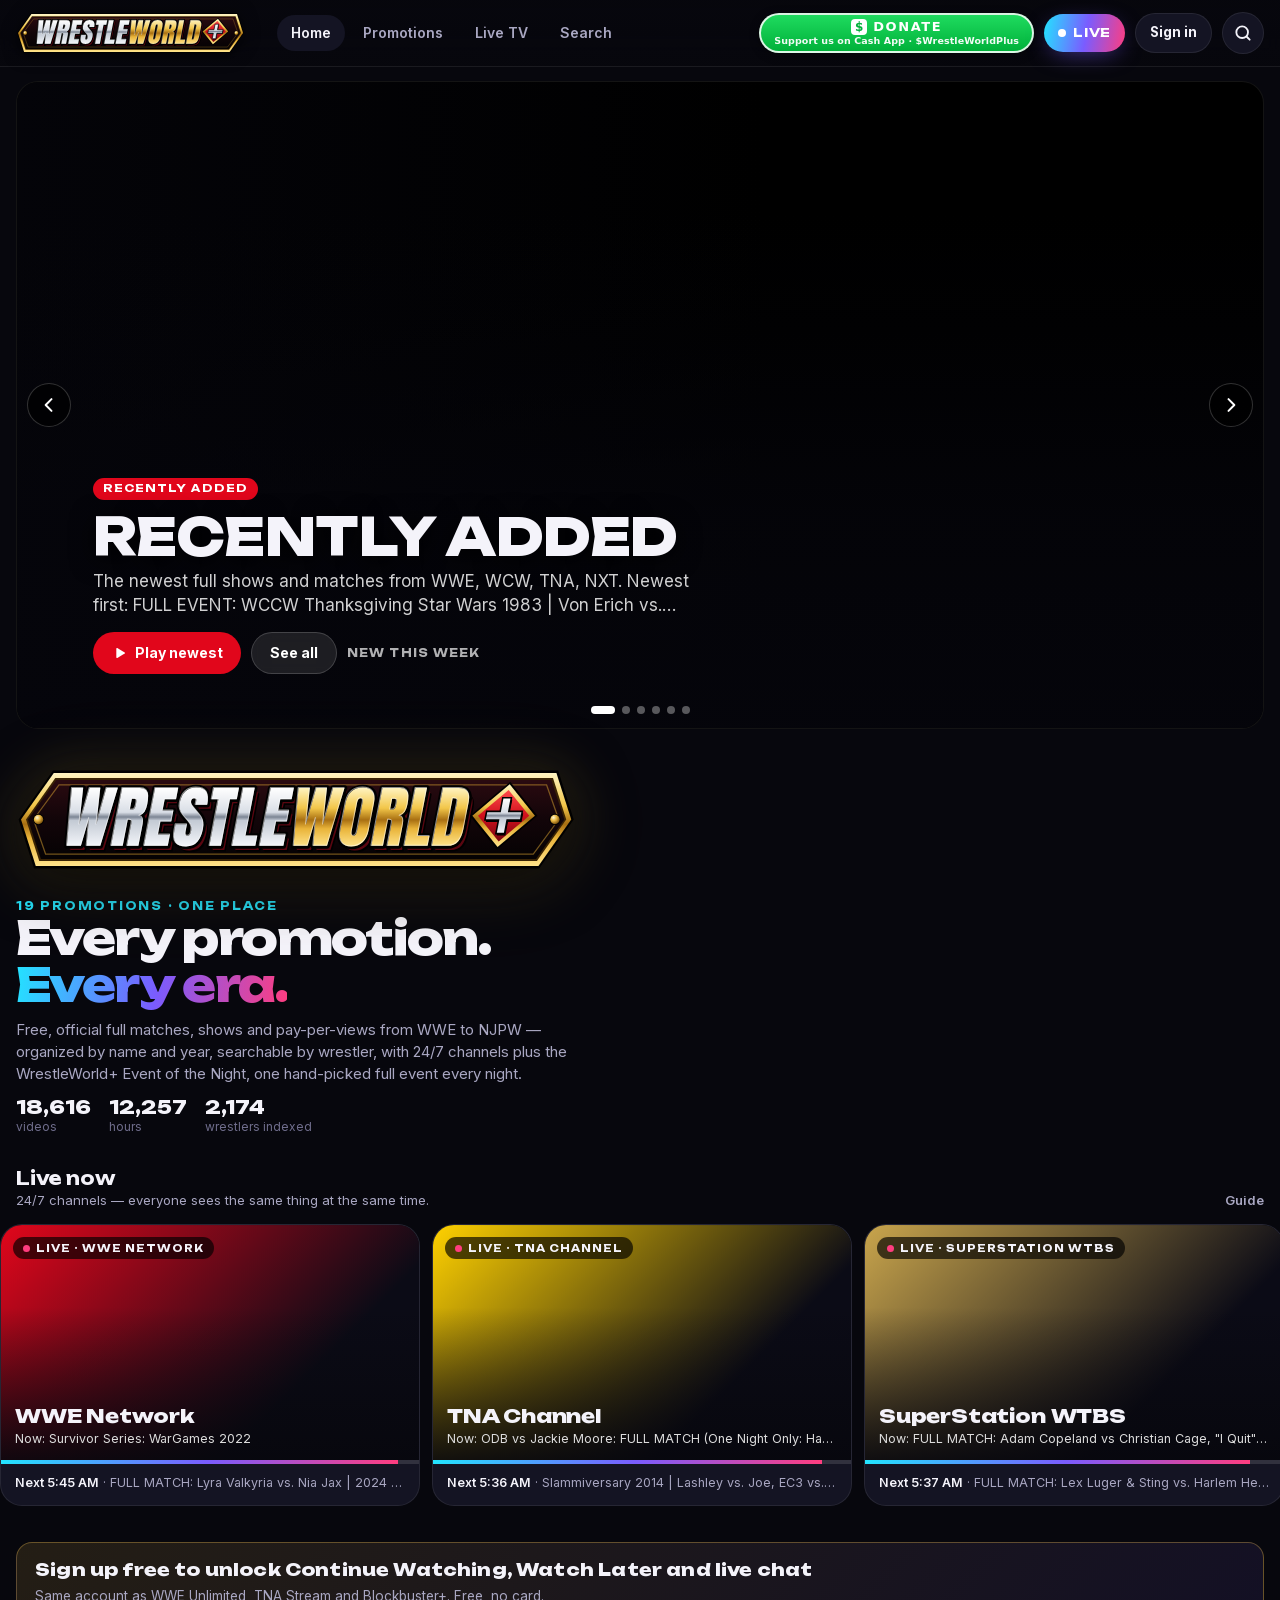
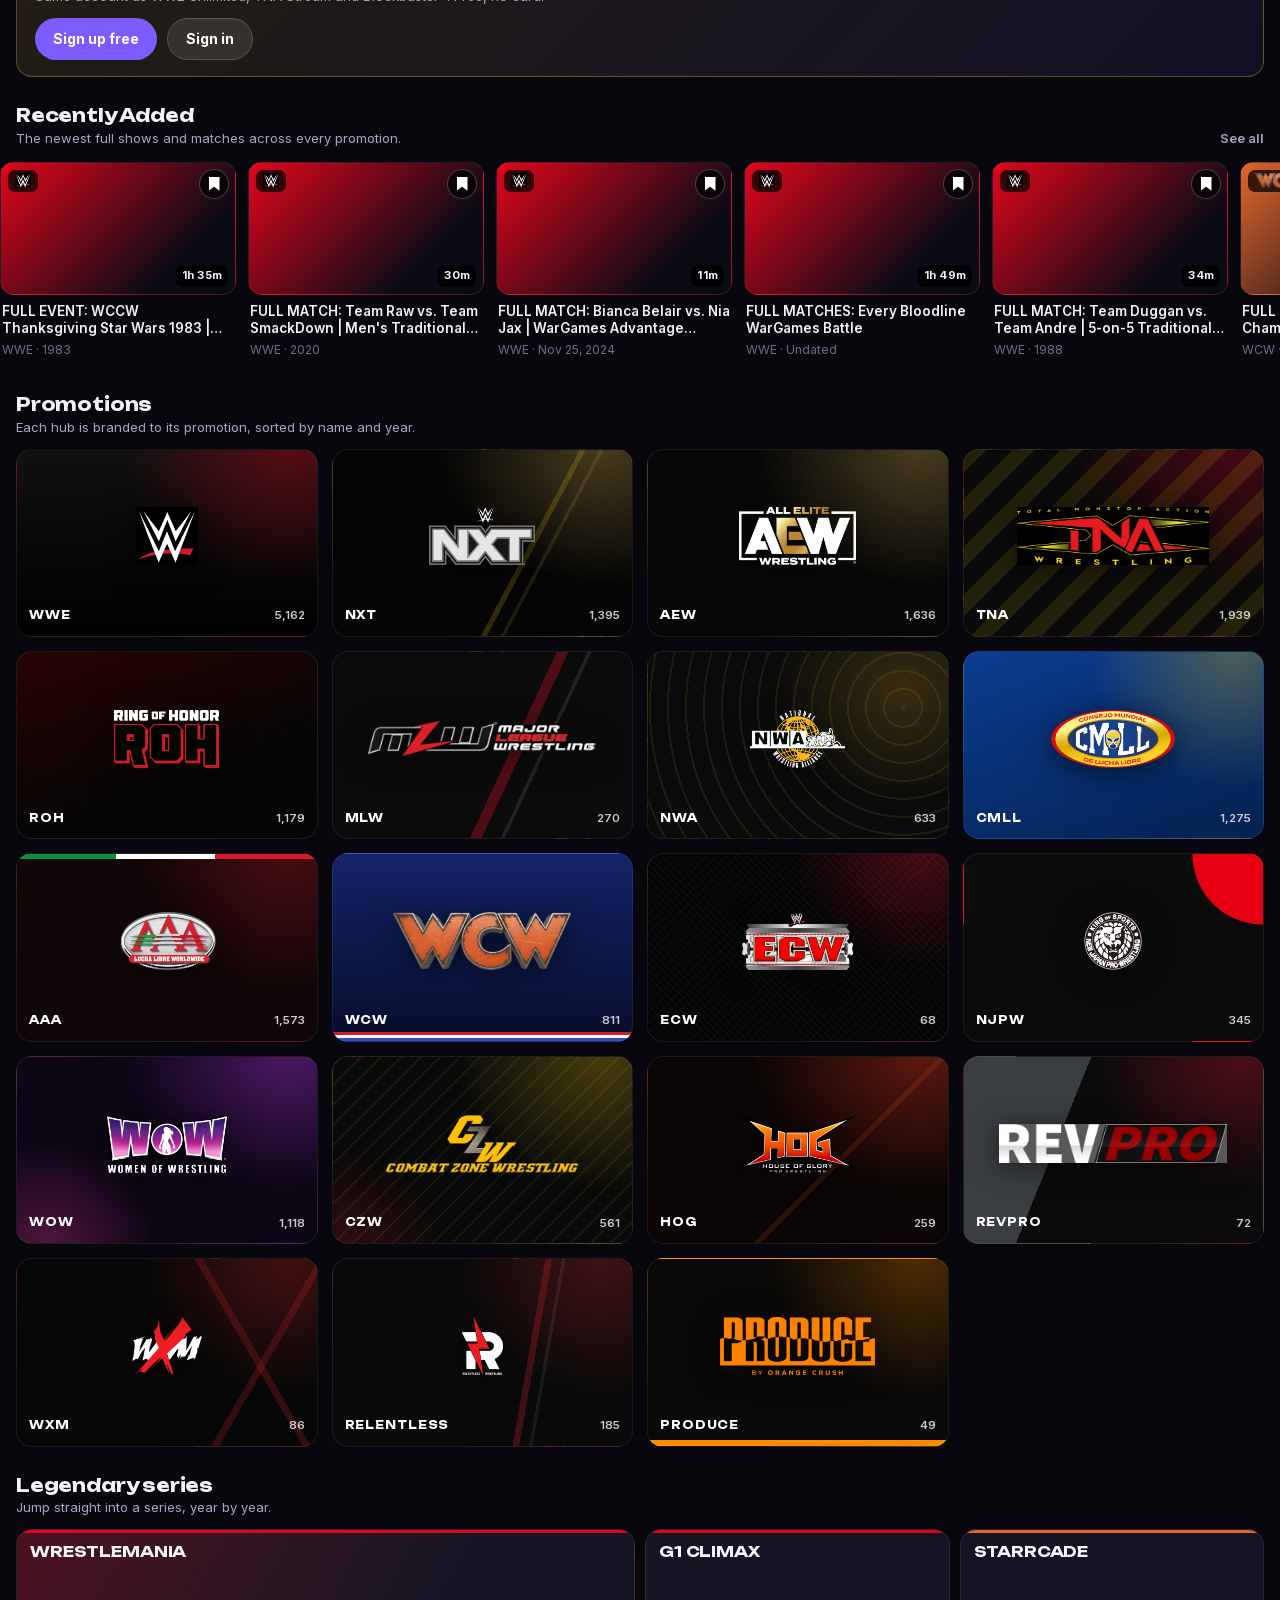
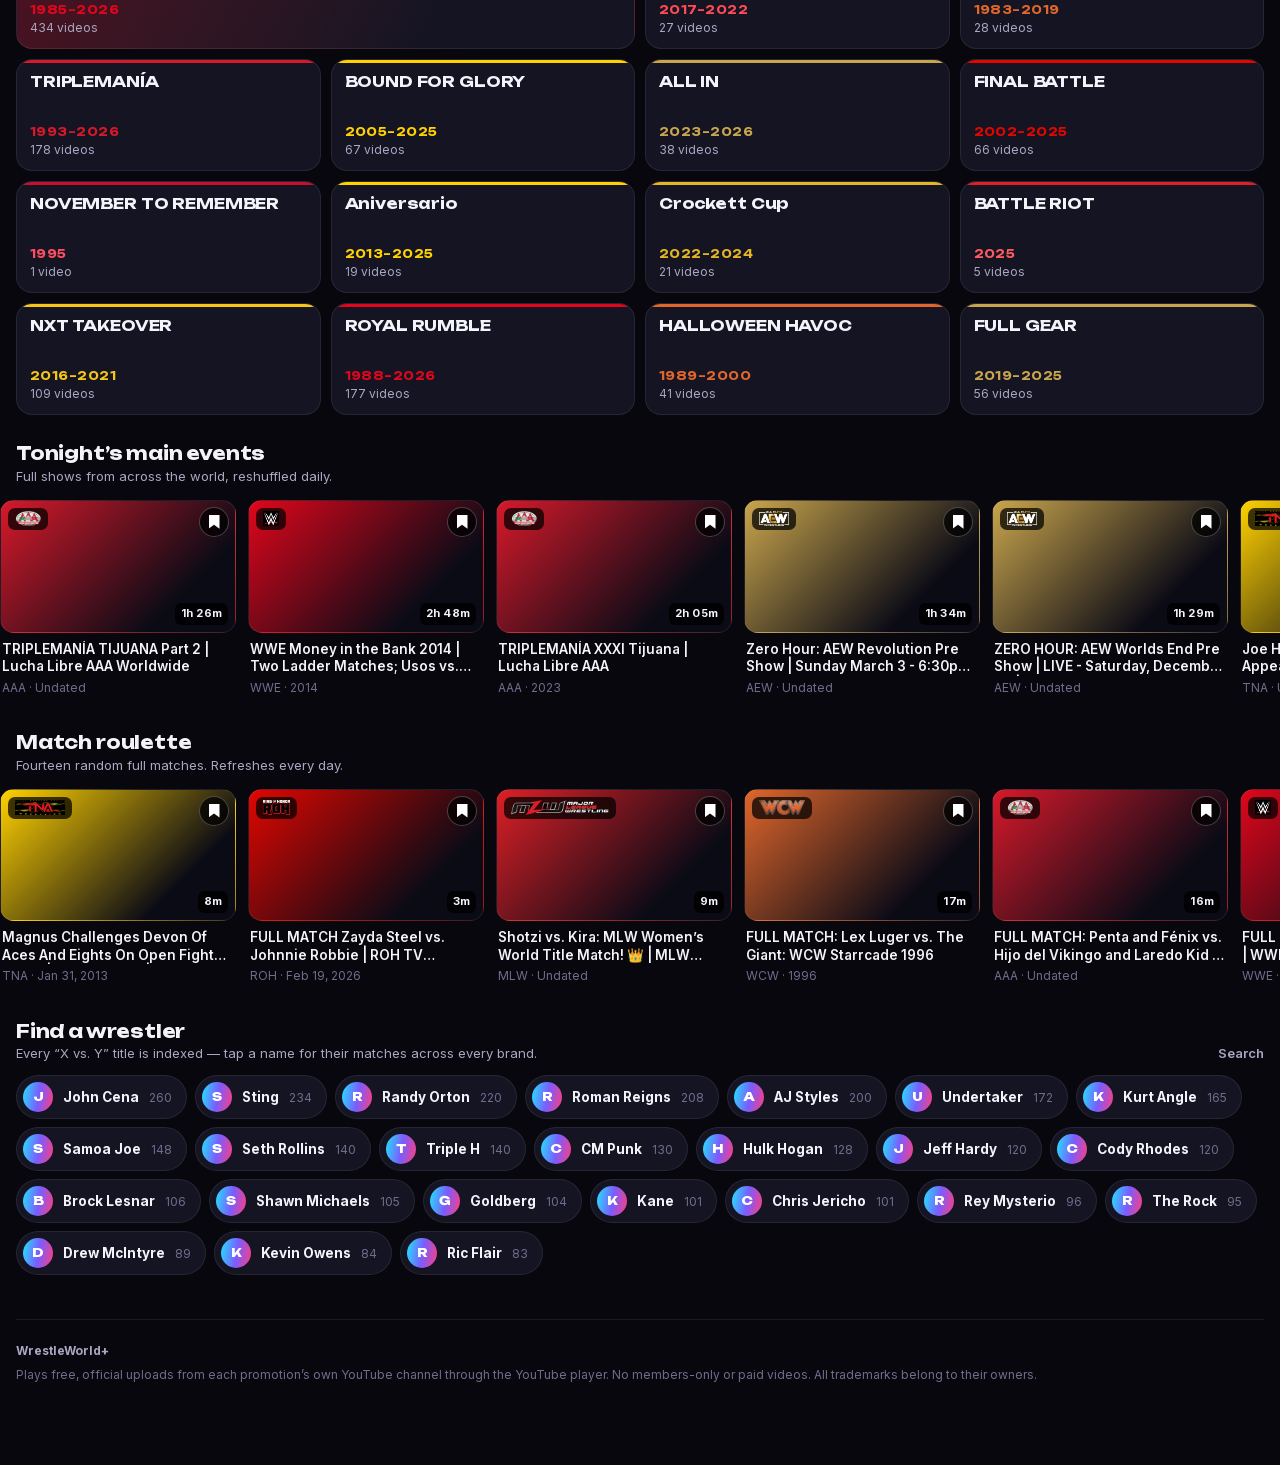
==== commit 6b7f712b: "Publish WrestleWorld+ 2026-11-27 09:22" ====
--- a/index.html
+++ b/index.html
@@ -5,7 +5,7 @@
 <meta name="description" content="Free, official full matches, shows and pay-per-views from WWE, NXT, AEW, TNA, ROH, MLW, NWA, CMLL, AAA, WCW, ECW, NJPW, WOW, CZW, HOG, RevPro, WXM, Relentless and PRODUCE — by name and year, searchable by wrestler, with 24/7 channels.">
 <meta name="theme-color" content="#07070D"><meta name="apple-mobile-web-app-capable" content="yes"><meta name="mobile-web-app-capable" content="yes">
 <meta name="apple-mobile-web-app-status-bar-style" content="black-translucent"><meta name="apple-mobile-web-app-title" content="WrestleWorld+">
-<link rel="manifest" href="manifest.json"><link rel="icon" type="image/svg+xml" href="mark.svg?v=202611270852"><link rel="icon" type="image/png" sizes="32x32" href="icon-32.png?v=202611270852"><link rel="apple-touch-icon" sizes="180x180" href="icon-180.png?v=202611270852">
+<link rel="manifest" href="manifest.json"><link rel="icon" type="image/svg+xml" href="mark.svg?v=202611270920"><link rel="icon" type="image/png" sizes="32x32" href="icon-32.png?v=202611270920"><link rel="apple-touch-icon" sizes="180x180" href="icon-180.png?v=202611270920">
 <link rel="canonical" href="https://chasebdillard-ai.github.io/wrestleworld-plus/">
 <meta property="og:type" content="website"><meta property="og:site_name" content="WrestleWorld+"><meta property="og:title" content="WrestleWorld+"><meta property="og:description" content="Every promotion. Every era. Free official full matches, shows and PPVs from WWE, AEW, TNA, NJPW and more, plus 24/7 channels."><meta property="og:url" content="https://chasebdillard-ai.github.io/wrestleworld-plus/">
 <meta property="og:image" content="https://chasebdillard-ai.github.io/wrestleworld-plus/og-1200.png?v=ca3a8a93d7"><meta property="og:image:secure_url" content="https://chasebdillard-ai.github.io/wrestleworld-plus/og-1200.png?v=ca3a8a93d7"><meta property="og:image:type" content="image/png"><meta property="og:image:width" content="1200"><meta property="og:image:height" content="630"><meta property="og:image:alt" content="WrestleWorld+ logo">
@@ -27,18 +27,18 @@
 try{if(/[?&]preview=wwplus2026(&|$)/.test(location.search)){localStorage.setItem("ww_preview","wwplus2026");history.replaceState(null,"",location.pathname+location.hash);}pv=localStorage.getItem("ww_preview")==="wwplus2026";}catch(e){}
 window.WW_LAUNCH=L;window.WW_LOCKED=!pv&&Date.now()<L;
 if(window.WW_LOCKED)document.documentElement.className+=" wwgate";})();</script>
-<link rel="stylesheet" href="app.css?v=202611270852">
-<script src="donate.js?v=202611270852"></script>
+<link rel="stylesheet" href="app.css?v=202611270920">
+<script src="donate.js?v=202611270920"></script>
 </head><body>
-<div id="wwgate" aria-live="polite"><img src="logo.svg?v=202611270852" alt="WrestleWorld+"><div class="t">Tonight at 7PM EST</div><div class="c" id="wwgc">--:--:--</div></div>
-<header class="top"><div class="wrap"><a class="wm" href="#/" aria-label="WrestleWorld+ home"><img src="logo.svg?v=202611270852" alt="WrestleWorld+" width="199" height="40"></a>
+<div id="wwgate" aria-live="polite"><img src="logo.svg?v=202611270920" alt="WrestleWorld+"><div class="t">Tonight at 7PM EST</div><div class="c" id="wwgc">--:--:--</div></div>
+<header class="top"><div class="wrap"><a class="wm" href="#/" aria-label="WrestleWorld+ home"><img src="logo.svg?v=202611270920" alt="WrestleWorld+" width="199" height="40"></a>
 <nav><a href="#/" data-nav="home">Home</a><a href="#/promotions" data-nav="promos">Promotions</a><a href="#/live" data-nav="live">Live TV</a><a href="#/search/" data-nav="search">Search</a></nav>
 <span class="sp"></span><a class="hkd-btn hkd-hdr" href="https://cash.app/$WrestleWorldPlus" target="_blank" rel="noopener" aria-label="Donate: support us on Cash App, $WrestleWorldPlus"><span class="hkd-l"><span class="hkd-ic" aria-hidden="true">$</span>DONATE</span><span class="hkd-s">Support us on Cash App &middot; $WrestleWorldPlus</span></a><a class="livepill" href="#/live"><i class="dot"></i>Live</a><a class="ib" href="#/search/" aria-label="Search"><svg viewBox="0 0 24 24" fill="none" stroke="currentColor" stroke-width="2.2" stroke-linecap="round"><circle cx="11" cy="11" r="7"/><path d="M20 20l-3.5-3.5"/></svg></a></div></header>
 <main id="app"><div class="wrap"><div class="skel" style="margin-top:24px"></div><div class="skel" style="margin-top:14px;height:120px"></div></div></main>
 <nav class="bnav"><a href="#/" data-nav="home"><svg viewBox="0 0 24 24" fill="none" stroke="currentColor" stroke-width="2" stroke-linejoin="round"><path d="M3 10.5L12 3l9 7.5V20a1 1 0 0 1-1 1h-5v-6H9v6H4a1 1 0 0 1-1-1z"/></svg><span>Home</span></a><a href="#/promotions" data-nav="promos"><svg viewBox="0 0 24 24" fill="none" stroke="currentColor" stroke-width="2"><rect x="3" y="3" width="7.5" height="7.5" rx="2"/><rect x="13.5" y="3" width="7.5" height="7.5" rx="2"/><rect x="3" y="13.5" width="7.5" height="7.5" rx="2"/><rect x="13.5" y="13.5" width="7.5" height="7.5" rx="2"/></svg><span>Promotions</span></a><a href="#/live" data-nav="live"><svg viewBox="0 0 24 24" fill="none" stroke="currentColor" stroke-width="2" stroke-linecap="round" stroke-linejoin="round"><rect x="3" y="6" width="18" height="13" rx="2"/><path d="M8 2l4 4 4-4"/><circle cx="12" cy="12.5" r="2" fill="currentColor"/></svg><span>Live TV</span></a><a href="#/search/" data-nav="search"><svg viewBox="0 0 24 24" fill="none" stroke="currentColor" stroke-width="2.2" stroke-linecap="round"><circle cx="11" cy="11" r="7"/><path d="M20 20l-3.5-3.5"/></svg><span>Search</span></a><a class="hkd-btn hkd-bn" href="https://cash.app/$WrestleWorldPlus" target="_blank" rel="noopener" aria-label="Donate: support us on Cash App, $WrestleWorldPlus"><span class="hkd-ic" aria-hidden="true">$</span><span>Donate</span></a></nav>
 <div class="sheet" id="sheet" hidden role="dialog" aria-label="Player"></div>
-<script>window.WW_VLR=["7Czn_HHW1Ls", "jqG-VR2PTac", "OTNRubJlVHg", "pe_R6uDTcQE", "jdu2c9fq9_E", "sAndeYqHya0", "akdaM7rpMX4", "WYsEjg3WaqU", "6SN2Pz_maFg", "2mUTpCgJNr8", "MPj2jxB6j_Q", "vNkc_qo-YjY", "IT9sGupQB50", "_b6o8y1w3_E", "wH0-edjH3Lk", "sqRYKCH8dUc", "vHI1PsqK5zs", "bWhFK5sBOo4", "vXJPGCOHIY8", "ckMuomguxFU", "YU3l_0u42pE", "lRFp8V--xzM", "gPasZ90HRog", "6yAdnRUo8rE", "JX6JBT3jdOM", "_yd5cZkEzaY", "hEICryO_2pY", "LFfcF17ePtg", "D8uVqJzqxDQ", "vNPLhM227yc", "kaVn0C_g9Zw", "TwJ0so0kTRU", "F8_YvQ8z3Xk", "g7TPGbW8v1s", "XqY2fRy12ss", "fwCz6of6El4", "FlXQ9NIMaTw", "98Xo93FJSh0", "GKSIxUMdgKc", "G4xaB9YGYJU"];window.WW_VER="202611270852";window.WW_ORDER=["wwe", "nxt", "aew", "tna", "roh", "mlw", "nwa", "cmll", "aaa", "wcw", "ecw", "njpw", "wow", "czw", "hog", "revpro", "wxm", "relentless", "produce"];window.WW_BRANDS={"wwe": {"name": "WWE", "full": "WWE", "tag": "WWE & WWF main roster — WrestleMania to Raw, every PLE and episode sorted by name and year.", "b1": "#E1061B", "bg": "radial-gradient(90% 120% at 90% 0%,#E1061B55,transparent 60%),linear-gradient(180deg,#111,#000)", "pat": "radial-gradient(70% 90% at 92% 10%,#E1061B66,transparent 60%),repeating-linear-gradient(-28deg,#ffffff05 0 2px,transparent 2px 22px),linear-gradient(180deg,#141414,#000)", "tt": "uppercase", "channel": "wwetv", "logo": "logos/wwe.png"}, "nxt": {"name": "NXT", "full": "WWE NXT", "tag": "TakeOver, Stand & Deliver, Halloween Havoc and every NXT era, by name and year.", "b1": "#F5C518", "bink": "#0A0A0A", "bg": "linear-gradient(118deg,transparent 0 62%,#F5C51830 62% 63.5%,transparent 63.5% 67%,#C9A54C26 67% 68%,transparent 68%),radial-gradient(90% 120% at 90% 0%,#C9A54C55,transparent 60%),#050505", "pat": "linear-gradient(118deg,transparent 0 56%,#F5C51838 56% 58%,transparent 58% 62%,#C9A54C2e 62% 63%,transparent 63%),radial-gradient(70% 100% at 92% 0%,#F5C51850,transparent 60%),repeating-linear-gradient(-28deg,#ffffff04 0 2px,transparent 2px 22px),linear-gradient(180deg,#0e0e0e,#000)", "tt": "uppercase", "channel": "wwetv", "logo": "logos/nxt.png"}, "aew": {"name": "AEW", "full": "All Elite Wrestling", "tag": "Dynamite, Collision, Rampage and every pay-per-view — by name and year.", "b1": "#C9A54C", "bink": "#0A0A0A", "bg": "radial-gradient(90% 120% at 90% 0%,#C9A54C55,transparent 60%),#070707", "pat": "linear-gradient(115deg,transparent 0 58%,#C9A54C22 58% 59%,transparent 59% 64%,#C9A54C18 64% 65%,transparent 65%),radial-gradient(70% 110% at 90% 0%,#C9A54C55,transparent 60%),#060606", "tt": "uppercase", "channel": "aew", "logo": "logos/aew.png"}, "tna": {"name": "TNA", "full": "TNA Wrestling", "tag": "Total Nonstop Action — Bound for Glory, iMPACT!, Xplosion and the X-Division.", "b1": "#FFD100", "bink": "#111", "bg": "repeating-linear-gradient(135deg,#FFD1001c 0 16px,transparent 16px 34px),radial-gradient(90% 120% at 90% 0%,#E4002B44,transparent 60%),#0A0A0A", "pat": "repeating-linear-gradient(135deg,#FFD10016 0 18px,transparent 18px 38px),radial-gradient(70% 100% at 92% 0%,#E4002B55,transparent 60%),#090909", "tt": "uppercase", "channel": "tna", "logo": "logos/tna.png"}, "roh": {"name": "ROH", "full": "Ring of Honor", "tag": "Final Battle, Supercard of Honor and pure wrestling since 2002.", "b1": "#E10600", "bg": "linear-gradient(160deg,#2a0404,#050505 65%)", "pat": "linear-gradient(160deg,#300606,#050505 62%),radial-gradient(50% 80% at 95% 100%,#E1060044,transparent)", "tt": "uppercase", "logo": "logos/roh.png"}, "mlw": {"name": "MLW", "full": "Major League Wrestling", "tag": "Fusion, Battle Riot, SuperFight and War Chamber.", "b1": "#DE1F26", "b1x": "#FF5A60", "bg": "linear-gradient(115deg,#0b0b0b 0 58%,#DE1F2655 58% 61%,#0b0b0b 61% 66%,#cfd8dc22 66% 67%,#0b0b0b 67%)", "pat": "linear-gradient(115deg,transparent 0 60%,#DE1F2666 60% 63%,transparent 63% 68%,#cfd8dc33 68% 69%,transparent 69%),radial-gradient(60% 90% at 90% 0%,#cfd8dc22,transparent 60%),#0a0a0a", "tt": "uppercase", "logo": "logos/mlw.png"}, "nwa": {"name": "NWA", "full": "National Wrestling Alliance", "tag": "Powerrr, Crockett Cup and the Ten Pounds of Gold.", "b1": "#E5B524", "bink": "#111", "bg": "repeating-radial-gradient(circle at 85% 30%,#E5B5241a 0 2px,transparent 2px 18px),radial-gradient(70% 100% at 85% 20%,#E5B52433,transparent 60%),#0b0b0b", "pat": "repeating-radial-gradient(circle at 88% 30%,#E5B5241c 0 2px,transparent 2px 20px),radial-gradient(60% 100% at 88% 20%,#E5B52440,transparent 60%),#0a0a0a", "logo": "logos/nwa.png"}, "cmll": {"name": "CMLL", "full": "Consejo Mundial de Lucha Libre", "tag": "Arena México desde 1933 — Aniversario, Homenaje a Dos Leyendas y más.", "b1": "#FFD200", "bink": "#0A1F4F", "bg": "radial-gradient(80% 120% at 90% 0%,#FFD20044,transparent 60%),linear-gradient(160deg,#0A3D91,#05214F)", "pat": "radial-gradient(circle at 92% 40%,transparent 0 26%,#FFD20033 26% 28%,transparent 28% 34%,#D7192A33 34% 35.5%,transparent 35.5%),linear-gradient(160deg,#0B47A8,#041A42)", "logo": "logos/cmll.png"}, "aaa": {"name": "AAA", "full": "Lucha Libre AAA Worldwide", "tag": "Triplemanía, Verano de Escándalo, Rey de Reyes — lucha libre from the official AAA channel.", "b1": "#D7192A", "bg": "linear-gradient(90deg,#0A8F3C 0 33%,#ffffff 33% 66%,#D7192A 66%) top/100% 5px no-repeat,radial-gradient(80% 120% at 90% 0%,#D7192A44,transparent 60%),#120708", "pat": "linear-gradient(90deg,#0A8F3C 0 33.3%,#f4f4f4 33.3% 66.6%,#D7192A 66.6%) top/100% 6px no-repeat,radial-gradient(60% 100% at 10% 100%,#0A8F3C33,transparent 60%),radial-gradient(70% 100% at 90% 0%,#D7192A55,transparent 60%),#100607", "tt": "uppercase", "logo": "logos/aaa.png"}, "wcw": {"name": "WCW", "full": "World Championship Wrestling", "tag": "Nitro, Thunder, Starrcade, Halloween Havoc — the WCW vault by name and year.", "b1": "#E0662B", "bg": "linear-gradient(180deg,transparent 0 calc(100% - 9px),#D7192A calc(100% - 9px) calc(100% - 6px),#fff calc(100% - 6px) calc(100% - 3px),#2B4BC8 calc(100% - 3px)),linear-gradient(180deg,#132468,#070d2c)", "pat": "linear-gradient(180deg,transparent 0 calc(100% - 9px),#D7192A calc(100% - 9px) calc(100% - 6px),#fff calc(100% - 6px) calc(100% - 3px),#2B4BC8 calc(100% - 3px)),radial-gradient(60% 100% at 90% 10%,#E0662B33,transparent 60%),linear-gradient(180deg,#14286F,#060B26)", "tt": "uppercase", "logo": "logos/wcw.png"}, "ecw": {"name": "ECW", "full": "Extreme Championship Wrestling", "tag": "Hardcore TV, November to Remember, Barely Legal — extreme, from the WWE vault.", "b1": "#C8102E", "b1x": "#FF4D63", "bg": "repeating-linear-gradient(45deg,#ffffff07 0 1px,transparent 1px 5px),repeating-linear-gradient(-45deg,#ffffff05 0 1px,transparent 1px 7px),radial-gradient(70% 100% at 90% 0%,#C8102E55,transparent 60%),#050505", "pat": "repeating-linear-gradient(45deg,#ffffff08 0 1px,transparent 1px 5px),repeating-linear-gradient(-45deg,#ffffff06 0 1px,transparent 1px 7px),radial-gradient(70% 100% at 90% 0%,#C8102E66,transparent 60%),#040404", "tt": "uppercase", "hw": "900", "logo": "logos/ecw.png"}, "njpw": {"name": "NJPW", "full": "New Japan Pro-Wrestling", "tag": "King of Sports — NJPW STRONG, G1 Climax and free classics from the official channels.", "b1": "#E60012", "b1x": "#FF4A55", "bg": "radial-gradient(circle at 100% 0%,#E60012 0 70px,transparent 71px),#0b0b0b", "pat": "radial-gradient(circle at 100% 0%,#E60012 0 150px,transparent 151px),radial-gradient(circle at 100% 0%,transparent 0 190px,#ffffff14 190px 192px,transparent 193px),linear-gradient(180deg,#121212,#050505)", "tt": "uppercase", "logo": "logos/njpw.png"}, "wow": {"name": "WOW", "full": "WOW — Women Of Wrestling", "tag": "Women Of Wrestling — weekly episodes, title fights and classic WOW Superheroes matches from the official channel.", "b1": "#C13CFF", "b1x": "#E07BFF", "bg": "radial-gradient(90% 120% at 90% 0%,#C13CFF55,transparent 60%),radial-gradient(60% 90% at 10% 100%,#FF3DA844,transparent 60%),#0d0614", "pat": "radial-gradient(70% 100% at 92% 0%,#C13CFF66,transparent 60%),radial-gradient(50% 80% at 8% 100%,#FF3DA855,transparent 60%),repeating-linear-gradient(-28deg,#ffffff05 0 2px,transparent 2px 22px),linear-gradient(180deg,#160a22,#07030c)", "tt": "uppercase", "logo": "logos/wow.png"}, "czw": {"name": "CZW", "full": "Combat Zone Wrestling", "tag": "Tournament of Death, Cage of Death, Best of the Best and Dojo Wars — ultraviolence from the official CZW channel.", "b1": "#F7D417", "bink": "#111", "bg": "repeating-linear-gradient(-45deg,#F7D41712 0 2px,transparent 2px 14px),radial-gradient(80% 120% at 90% 0%,#F7D41740,transparent 60%),radial-gradient(50% 80% at 5% 100%,#C8102E33,transparent 60%),#0a0a0a", "pat": "repeating-linear-gradient(-45deg,#F7D41714 0 2px,transparent 2px 16px),radial-gradient(70% 100% at 92% 0%,#F7D41750,transparent 60%),radial-gradient(45% 80% at 5% 100%,#C8102E40,transparent 60%),#080808", "tt": "uppercase", "hw": "900", "logo": "logos/czw.png"}, "hog": {"name": "HOG", "full": "House of Glory Wrestling", "tag": "High Intensity, Superclash and every HOG live show from New York City — free on the official channel.", "b1": "#FF5A1F", "b1x": "#FF7A45", "bg": "linear-gradient(135deg,transparent 0 60%,#FF5A1F22 60% 61.5%,transparent 61.5%),radial-gradient(90% 120% at 90% 0%,#FF3B1F55,transparent 60%),#0b0605", "pat": "linear-gradient(135deg,transparent 0 58%,#FFB01F26 58% 59.5%,transparent 59.5% 64%,#FF3B1F2a 64% 65%,transparent 65%),radial-gradient(70% 100% at 92% 0%,#FF5A1F66,transparent 60%),linear-gradient(180deg,#140805,#050202)", "tt": "uppercase", "logo": "logos/hog.png"}, "revpro": {"name": "RevPro", "full": "Revolution Pro Wrestling", "tag": "Britain's RevPro — High Stakes, Uprising, Summer Sizzler and free full matches from the official channel.", "b1": "#D2142B", "b1x": "#FF4D5E", "bg": "linear-gradient(112deg,#3a3d42 0 34%,transparent 34%),radial-gradient(80% 120% at 92% 0%,#D2142B55,transparent 60%),#0b0b0c", "pat": "linear-gradient(112deg,#2c2f33 0 30%,#D2142B 30% 31%,transparent 31%),radial-gradient(70% 100% at 92% 0%,#D2142B55,transparent 60%),linear-gradient(180deg,#141416,#060607)", "tt": "uppercase", "logo": "logos/revpro.png"}, "wxm": {"name": "WXM", "full": "WXM — Wrestling Xtreme Mania", "tag": "India's Wrestling Xtreme Mania — Ground Zero full episodes, Powerbomb and full matches from the official channel.", "b1": "#E8282B", "b1x": "#FF5A5C", "bg": "linear-gradient(60deg,transparent 0 70%,#E8282B30 70% 72%,transparent 72%),linear-gradient(120deg,transparent 0 74%,#E8282B30 74% 76%,transparent 76%),radial-gradient(80% 120% at 90% 0%,#E8282B44,transparent 60%),#070707", "pat": "linear-gradient(60deg,transparent 0 68%,#E8282B44 68% 71%,transparent 71%),linear-gradient(120deg,transparent 0 73%,#E8282B44 73% 76%,transparent 76%),radial-gradient(60% 100% at 92% 0%,#E8282B44,transparent 60%),#060606", "tt": "uppercase", "hw": "900", "logo": "logos/wxm.png"}, "relentless": {"name": "Relentless", "full": "Relentless Wrestling", "tag": "Pacific Northwest pro wrestling from Spokane — Monumental, Pinnacle and full matches from the official channel.", "b1": "#E3262E", "b1x": "#FF5259", "bg": "linear-gradient(100deg,transparent 0 64%,#E3262E40 64% 66%,transparent 66% 69%,#ffffff12 69% 70%,transparent 70%),radial-gradient(80% 120% at 90% 0%,#E3262E40,transparent 60%),#0a0a0a", "pat": "linear-gradient(100deg,transparent 0 62%,#E3262E55 62% 65%,transparent 65% 69%,#ffffff18 69% 70.5%,transparent 70.5%),radial-gradient(60% 100% at 92% 0%,#E3262E44,transparent 60%),linear-gradient(180deg,#111,#040404)", "tt": "uppercase", "logo": "logos/relentless.png"}, "produce": {"name": "PRODUCE", "full": "PRODUCE Wrestling", "tag": "PRODUCE by Orange Crush — curated volumes, Criterion and free full matches from the official channel.", "b1": "#FF8A00", "bink": "#111", "bg": "linear-gradient(180deg,transparent 0 calc(100% - 6px),#FF8A00 calc(100% - 6px)),radial-gradient(80% 120% at 90% 0%,#FF8A0044,transparent 60%),#0b0907", "pat": "linear-gradient(180deg,transparent 0 calc(100% - 8px),#FF8A00 calc(100% - 8px)),radial-gradient(70% 100% at 92% 0%,#FF8A0055,transparent 60%),repeating-linear-gradient(90deg,#ffffff05 0 1px,transparent 1px 18px),#0a0806", "tt": "uppercase", "logo": "logos/produce.png"}, "ww": {"name": "WrestleWorld+", "full": "WrestleWorld+ Event of the Night", "tag": "One full event every night at 8:00 PM ET.", "b1": "#F2C14E", "bink": "#140A02", "bg": "radial-gradient(90% 120% at 90% 0%,#F2C14E44,transparent 60%),linear-gradient(180deg,#2a0a12,#07070D)", "pat": "radial-gradient(90% 120% at 90% 0%,#F2C14E44,transparent 60%),#07070D", "tt": "uppercase", "logo": "eotn-logo.svg"}};</script>
-<script>(function(){function boot(){var s=document.createElement("script");s.src="app.js?v=202611270852";document.body.appendChild(s);}
+<script>window.WW_VLR=["7Czn_HHW1Ls", "jqG-VR2PTac", "OTNRubJlVHg", "pe_R6uDTcQE", "jdu2c9fq9_E", "sAndeYqHya0", "akdaM7rpMX4", "WYsEjg3WaqU", "6SN2Pz_maFg", "2mUTpCgJNr8", "MPj2jxB6j_Q", "vNkc_qo-YjY", "IT9sGupQB50", "_b6o8y1w3_E", "wH0-edjH3Lk", "sqRYKCH8dUc", "vHI1PsqK5zs", "bWhFK5sBOo4", "vXJPGCOHIY8", "ckMuomguxFU", "YU3l_0u42pE", "lRFp8V--xzM", "gPasZ90HRog", "6yAdnRUo8rE", "JX6JBT3jdOM", "_yd5cZkEzaY", "hEICryO_2pY", "LFfcF17ePtg", "D8uVqJzqxDQ", "vNPLhM227yc", "kaVn0C_g9Zw", "TwJ0so0kTRU", "F8_YvQ8z3Xk", "g7TPGbW8v1s", "XqY2fRy12ss", "fwCz6of6El4", "FlXQ9NIMaTw", "98Xo93FJSh0", "GKSIxUMdgKc", "G4xaB9YGYJU"];window.WW_VER="202611270920";window.WW_ORDER=["wwe", "nxt", "aew", "tna", "roh", "mlw", "nwa", "cmll", "aaa", "wcw", "ecw", "njpw", "wow", "czw", "hog", "revpro", "wxm", "relentless", "produce"];window.WW_BRANDS={"wwe": {"name": "WWE", "full": "WWE", "tag": "WWE & WWF main roster — WrestleMania to Raw, every PLE and episode sorted by name and year.", "b1": "#E1061B", "bg": "radial-gradient(90% 120% at 90% 0%,#E1061B55,transparent 60%),linear-gradient(180deg,#111,#000)", "pat": "radial-gradient(70% 90% at 92% 10%,#E1061B66,transparent 60%),repeating-linear-gradient(-28deg,#ffffff05 0 2px,transparent 2px 22px),linear-gradient(180deg,#141414,#000)", "tt": "uppercase", "channel": "wwenet", "logo": "logos/wwe.png"}, "nxt": {"name": "NXT", "full": "WWE NXT", "tag": "TakeOver, Stand & Deliver, Halloween Havoc and every NXT era, by name and year.", "b1": "#F5C518", "bink": "#0A0A0A", "bg": "linear-gradient(118deg,transparent 0 62%,#F5C51830 62% 63.5%,transparent 63.5% 67%,#C9A54C26 67% 68%,transparent 68%),radial-gradient(90% 120% at 90% 0%,#C9A54C55,transparent 60%),#050505", "pat": "linear-gradient(118deg,transparent 0 56%,#F5C51838 56% 58%,transparent 58% 62%,#C9A54C2e 62% 63%,transparent 63%),radial-gradient(70% 100% at 92% 0%,#F5C51850,transparent 60%),repeating-linear-gradient(-28deg,#ffffff04 0 2px,transparent 2px 22px),linear-gradient(180deg,#0e0e0e,#000)", "tt": "uppercase", "channel": "wwenet", "logo": "logos/nxt.png"}, "aew": {"name": "AEW", "full": "All Elite Wrestling", "tag": "Dynamite, Collision, Rampage and every pay-per-view — by name and year.", "b1": "#C9A54C", "bink": "#0A0A0A", "bg": "radial-gradient(90% 120% at 90% 0%,#C9A54C55,transparent 60%),#070707", "pat": "linear-gradient(115deg,transparent 0 58%,#C9A54C22 58% 59%,transparent 59% 64%,#C9A54C18 64% 65%,transparent 65%),radial-gradient(70% 110% at 90% 0%,#C9A54C55,transparent 60%),#060606", "tt": "uppercase", "channel": "aew", "logo": "logos/aew.png"}, "tna": {"name": "TNA", "full": "TNA Wrestling", "tag": "Total Nonstop Action — Bound for Glory, iMPACT!, Xplosion and the X-Division.", "b1": "#FFD100", "bink": "#111", "bg": "repeating-linear-gradient(135deg,#FFD1001c 0 16px,transparent 16px 34px),radial-gradient(90% 120% at 90% 0%,#E4002B44,transparent 60%),#0A0A0A", "pat": "repeating-linear-gradient(135deg,#FFD10016 0 18px,transparent 18px 38px),radial-gradient(70% 100% at 92% 0%,#E4002B55,transparent 60%),#090909", "tt": "uppercase", "channel": "tnach", "logo": "logos/tna.png"}, "roh": {"name": "ROH", "full": "Ring of Honor", "tag": "Final Battle, Supercard of Honor and pure wrestling since 2002.", "b1": "#E10600", "bg": "linear-gradient(160deg,#2a0404,#050505 65%)", "pat": "linear-gradient(160deg,#300606,#050505 62%),radial-gradient(50% 80% at 95% 100%,#E1060044,transparent)", "tt": "uppercase", "logo": "logos/roh.png"}, "mlw": {"name": "MLW", "full": "Major League Wrestling", "tag": "Fusion, Battle Riot, SuperFight and War Chamber.", "b1": "#DE1F26", "b1x": "#FF5A60", "bg": "linear-gradient(115deg,#0b0b0b 0 58%,#DE1F2655 58% 61%,#0b0b0b 61% 66%,#cfd8dc22 66% 67%,#0b0b0b 67%)", "pat": "linear-gradient(115deg,transparent 0 60%,#DE1F2666 60% 63%,transparent 63% 68%,#cfd8dc33 68% 69%,transparent 69%),radial-gradient(60% 90% at 90% 0%,#cfd8dc22,transparent 60%),#0a0a0a", "tt": "uppercase", "logo": "logos/mlw.png"}, "nwa": {"name": "NWA", "full": "National Wrestling Alliance", "tag": "Powerrr, Crockett Cup and the Ten Pounds of Gold.", "b1": "#E5B524", "bink": "#111", "bg": "repeating-radial-gradient(circle at 85% 30%,#E5B5241a 0 2px,transparent 2px 18px),radial-gradient(70% 100% at 85% 20%,#E5B52433,transparent 60%),#0b0b0b", "pat": "repeating-radial-gradient(circle at 88% 30%,#E5B5241c 0 2px,transparent 2px 20px),radial-gradient(60% 100% at 88% 20%,#E5B52440,transparent 60%),#0a0a0a", "channel": "wtbs", "logo": "logos/nwa.png"}, "cmll": {"name": "CMLL", "full": "Consejo Mundial de Lucha Libre", "tag": "Arena México desde 1933 — Aniversario, Homenaje a Dos Leyendas y más.", "b1": "#FFD200", "bink": "#0A1F4F", "bg": "radial-gradient(80% 120% at 90% 0%,#FFD20044,transparent 60%),linear-gradient(160deg,#0A3D91,#05214F)", "pat": "radial-gradient(circle at 92% 40%,transparent 0 26%,#FFD20033 26% 28%,transparent 28% 34%,#D7192A33 34% 35.5%,transparent 35.5%),linear-gradient(160deg,#0B47A8,#041A42)", "logo": "logos/cmll.png"}, "aaa": {"name": "AAA", "full": "Lucha Libre AAA Worldwide", "tag": "Triplemanía, Verano de Escándalo, Rey de Reyes — lucha libre from the official AAA channel.", "b1": "#D7192A", "bg": "linear-gradient(90deg,#0A8F3C 0 33%,#ffffff 33% 66%,#D7192A 66%) top/100% 5px no-repeat,radial-gradient(80% 120% at 90% 0%,#D7192A44,transparent 60%),#120708", "pat": "linear-gradient(90deg,#0A8F3C 0 33.3%,#f4f4f4 33.3% 66.6%,#D7192A 66.6%) top/100% 6px no-repeat,radial-gradient(60% 100% at 10% 100%,#0A8F3C33,transparent 60%),radial-gradient(70% 100% at 90% 0%,#D7192A55,transparent 60%),#100607", "tt": "uppercase", "logo": "logos/aaa.png"}, "wcw": {"name": "WCW", "full": "World Championship Wrestling", "tag": "Nitro, Thunder, Starrcade, Halloween Havoc — the WCW vault by name and year.", "b1": "#E0662B", "bg": "linear-gradient(180deg,transparent 0 calc(100% - 9px),#D7192A calc(100% - 9px) calc(100% - 6px),#fff calc(100% - 6px) calc(100% - 3px),#2B4BC8 calc(100% - 3px)),linear-gradient(180deg,#132468,#070d2c)", "pat": "linear-gradient(180deg,transparent 0 calc(100% - 9px),#D7192A calc(100% - 9px) calc(100% - 6px),#fff calc(100% - 6px) calc(100% - 3px),#2B4BC8 calc(100% - 3px)),radial-gradient(60% 100% at 90% 10%,#E0662B33,transparent 60%),linear-gradient(180deg,#14286F,#060B26)", "tt": "uppercase", "channel": "wtbs", "logo": "logos/wcw.png"}, "ecw": {"name": "ECW", "full": "Extreme Championship Wrestling", "tag": "Hardcore TV, November to Remember, Barely Legal — extreme, from the WWE vault.", "b1": "#C8102E", "b1x": "#FF4D63", "bg": "repeating-linear-gradient(45deg,#ffffff07 0 1px,transparent 1px 5px),repeating-linear-gradient(-45deg,#ffffff05 0 1px,transparent 1px 7px),radial-gradient(70% 100% at 90% 0%,#C8102E55,transparent 60%),#050505", "pat": "repeating-linear-gradient(45deg,#ffffff08 0 1px,transparent 1px 5px),repeating-linear-gradient(-45deg,#ffffff06 0 1px,transparent 1px 7px),radial-gradient(70% 100% at 90% 0%,#C8102E66,transparent 60%),#040404", "tt": "uppercase", "hw": "900", "logo": "logos/ecw.png"}, "njpw": {"name": "NJPW", "full": "New Japan Pro-Wrestling", "tag": "King of Sports — NJPW STRONG, G1 Climax and free classics from the official channels.", "b1": "#E60012", "b1x": "#FF4A55", "bg": "radial-gradient(circle at 100% 0%,#E60012 0 70px,transparent 71px),#0b0b0b", "pat": "radial-gradient(circle at 100% 0%,#E60012 0 150px,transparent 151px),radial-gradient(circle at 100% 0%,transparent 0 190px,#ffffff14 190px 192px,transparent 193px),linear-gradient(180deg,#121212,#050505)", "tt": "uppercase", "logo": "logos/njpw.png"}, "wow": {"name": "WOW", "full": "WOW — Women Of Wrestling", "tag": "Women Of Wrestling — weekly episodes, title fights and classic WOW Superheroes matches from the official channel.", "b1": "#C13CFF", "b1x": "#E07BFF", "bg": "radial-gradient(90% 120% at 90% 0%,#C13CFF55,transparent 60%),radial-gradient(60% 90% at 10% 100%,#FF3DA844,transparent 60%),#0d0614", "pat": "radial-gradient(70% 100% at 92% 0%,#C13CFF66,transparent 60%),radial-gradient(50% 80% at 8% 100%,#FF3DA855,transparent 60%),repeating-linear-gradient(-28deg,#ffffff05 0 2px,transparent 2px 22px),linear-gradient(180deg,#160a22,#07030c)", "tt": "uppercase", "logo": "logos/wow.png"}, "czw": {"name": "CZW", "full": "Combat Zone Wrestling", "tag": "Tournament of Death, Cage of Death, Best of the Best and Dojo Wars — ultraviolence from the official CZW channel.", "b1": "#F7D417", "bink": "#111", "bg": "repeating-linear-gradient(-45deg,#F7D41712 0 2px,transparent 2px 14px),radial-gradient(80% 120% at 90% 0%,#F7D41740,transparent 60%),radial-gradient(50% 80% at 5% 100%,#C8102E33,transparent 60%),#0a0a0a", "pat": "repeating-linear-gradient(-45deg,#F7D41714 0 2px,transparent 2px 16px),radial-gradient(70% 100% at 92% 0%,#F7D41750,transparent 60%),radial-gradient(45% 80% at 5% 100%,#C8102E40,transparent 60%),#080808", "tt": "uppercase", "hw": "900", "logo": "logos/czw.png"}, "hog": {"name": "HOG", "full": "House of Glory Wrestling", "tag": "High Intensity, Superclash and every HOG live show from New York City — free on the official channel.", "b1": "#FF5A1F", "b1x": "#FF7A45", "bg": "linear-gradient(135deg,transparent 0 60%,#FF5A1F22 60% 61.5%,transparent 61.5%),radial-gradient(90% 120% at 90% 0%,#FF3B1F55,transparent 60%),#0b0605", "pat": "linear-gradient(135deg,transparent 0 58%,#FFB01F26 58% 59.5%,transparent 59.5% 64%,#FF3B1F2a 64% 65%,transparent 65%),radial-gradient(70% 100% at 92% 0%,#FF5A1F66,transparent 60%),linear-gradient(180deg,#140805,#050202)", "tt": "uppercase", "logo": "logos/hog.png"}, "revpro": {"name": "RevPro", "full": "Revolution Pro Wrestling", "tag": "Britain's RevPro — High Stakes, Uprising, Summer Sizzler and free full matches from the official channel.", "b1": "#D2142B", "b1x": "#FF4D5E", "bg": "linear-gradient(112deg,#3a3d42 0 34%,transparent 34%),radial-gradient(80% 120% at 92% 0%,#D2142B55,transparent 60%),#0b0b0c", "pat": "linear-gradient(112deg,#2c2f33 0 30%,#D2142B 30% 31%,transparent 31%),radial-gradient(70% 100% at 92% 0%,#D2142B55,transparent 60%),linear-gradient(180deg,#141416,#060607)", "tt": "uppercase", "logo": "logos/revpro.png"}, "wxm": {"name": "WXM", "full": "WXM — Wrestling Xtreme Mania", "tag": "India's Wrestling Xtreme Mania — Ground Zero full episodes, Powerbomb and full matches from the official channel.", "b1": "#E8282B", "b1x": "#FF5A5C", "bg": "linear-gradient(60deg,transparent 0 70%,#E8282B30 70% 72%,transparent 72%),linear-gradient(120deg,transparent 0 74%,#E8282B30 74% 76%,transparent 76%),radial-gradient(80% 120% at 90% 0%,#E8282B44,transparent 60%),#070707", "pat": "linear-gradient(60deg,transparent 0 68%,#E8282B44 68% 71%,transparent 71%),linear-gradient(120deg,transparent 0 73%,#E8282B44 73% 76%,transparent 76%),radial-gradient(60% 100% at 92% 0%,#E8282B44,transparent 60%),#060606", "tt": "uppercase", "hw": "900", "logo": "logos/wxm.png"}, "relentless": {"name": "Relentless", "full": "Relentless Wrestling", "tag": "Pacific Northwest pro wrestling from Spokane — Monumental, Pinnacle and full matches from the official channel.", "b1": "#E3262E", "b1x": "#FF5259", "bg": "linear-gradient(100deg,transparent 0 64%,#E3262E40 64% 66%,transparent 66% 69%,#ffffff12 69% 70%,transparent 70%),radial-gradient(80% 120% at 90% 0%,#E3262E40,transparent 60%),#0a0a0a", "pat": "linear-gradient(100deg,transparent 0 62%,#E3262E55 62% 65%,transparent 65% 69%,#ffffff18 69% 70.5%,transparent 70.5%),radial-gradient(60% 100% at 92% 0%,#E3262E44,transparent 60%),linear-gradient(180deg,#111,#040404)", "tt": "uppercase", "logo": "logos/relentless.png"}, "produce": {"name": "PRODUCE", "full": "PRODUCE Wrestling", "tag": "PRODUCE by Orange Crush — curated volumes, Criterion and free full matches from the official channel.", "b1": "#FF8A00", "bink": "#111", "bg": "linear-gradient(180deg,transparent 0 calc(100% - 6px),#FF8A00 calc(100% - 6px)),radial-gradient(80% 120% at 90% 0%,#FF8A0044,transparent 60%),#0b0907", "pat": "linear-gradient(180deg,transparent 0 calc(100% - 8px),#FF8A00 calc(100% - 8px)),radial-gradient(70% 100% at 92% 0%,#FF8A0055,transparent 60%),repeating-linear-gradient(90deg,#ffffff05 0 1px,transparent 1px 18px),#0a0806", "tt": "uppercase", "logo": "logos/produce.png"}, "watchaew": {"name": "Watch AEW", "full": "Watch AEW", "tag": "The official free AEW channel, live 24/7.", "b1": "#C9A74A", "bink": "#0A0A0A", "bg": "radial-gradient(90% 120% at 90% 0%,#C9A74A55,transparent 60%),#070707", "pat": "radial-gradient(90% 120% at 90% 0%,#C9A74A55,transparent 60%),#060606", "tt": "uppercase", "logo": "logos/watchaew.png"}, "ww": {"name": "WrestleWorld+", "full": "WrestleWorld+ Event of the Night", "tag": "One full event every night at 8:00 PM ET.", "b1": "#F2C14E", "bink": "#140A02", "bg": "radial-gradient(90% 120% at 90% 0%,#F2C14E44,transparent 60%),linear-gradient(180deg,#2a0a12,#07070D)", "pat": "radial-gradient(90% 120% at 90% 0%,#F2C14E44,transparent 60%),#07070D", "tt": "uppercase", "logo": "eotn-logo.svg"}};</script>
+<script>(function(){function boot(){var s=document.createElement("script");s.src="app.js?v=202611270920";document.body.appendChild(s);}
 if(!window.WW_LOCKED)return boot();
 var c=document.getElementById("wwgc");function p(n){return(n<10?"0":"")+n}
 function tick(){var d=Math.max(0,Math.ceil((window.WW_LAUNCH-Date.now())/1000));
--- a/app.css
+++ b/app.css
@@ -285,8 +285,14 @@
 .ytdock iframe{position:absolute;inset:0;width:100%;height:100%;border:0}
 .netbug{position:absolute;right:max(10px,3%);bottom:max(10px,6%);z-index:4;width:9%;min-width:34px;height:auto;opacity:.55;pointer-events:none;user-select:none;-webkit-user-select:none;filter:drop-shadow(0 0 2px #0008)}
 .netbug[hidden]{display:none}
-.netbug.nb-wwetv{width:6%;min-width:26px}
-.netbug.nb-tna{width:9.5%;min-width:36px}
+.netbug.nb-wwenet{width:5.5%;min-width:24px}
+.netbug.nb-tnach{width:12%;min-width:46px}
+.netbug.nb-wtbs{width:7.5%;min-width:32px}
+/* Watch AEW live HLS video (2026-11-27): same dock, over the hidden (still ready) YouTube iframe */
+#hlsv{position:absolute;inset:0;width:100%;height:100%;background:#000;display:none;z-index:2;object-fit:contain}
+.ytdock.hlson #hlsv{display:block}
+.ytdock.hlson iframe{visibility:hidden}
+.lc.hlsch .art .evlogo{position:absolute;right:14px;top:14px;height:46px;width:auto;max-width:42%;object-fit:contain;filter:drop-shadow(0 2px 8px #000a)}
 .ytdock:fullscreen .netbug{right:3%;bottom:6%}
 .frame.playing>*{visibility:hidden}
 .tvctl{display:none;gap:8px;align-items:center}
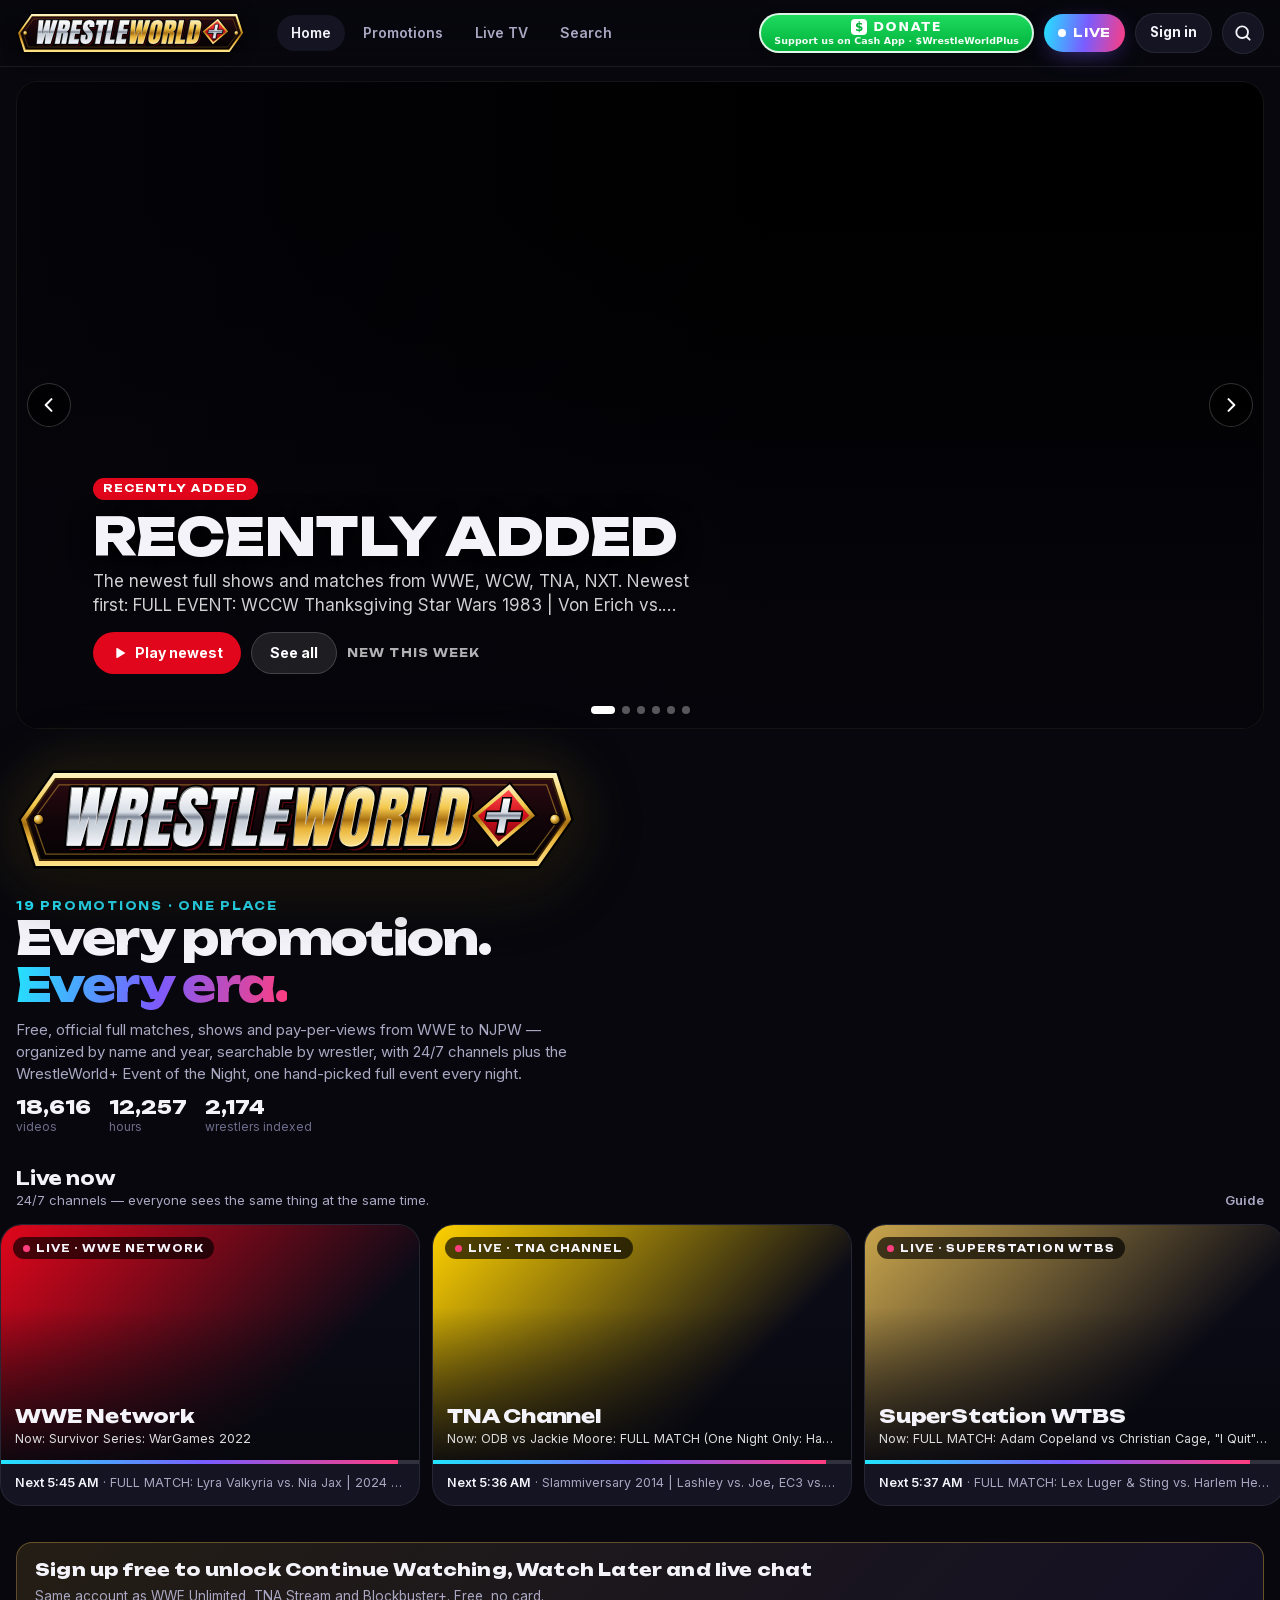
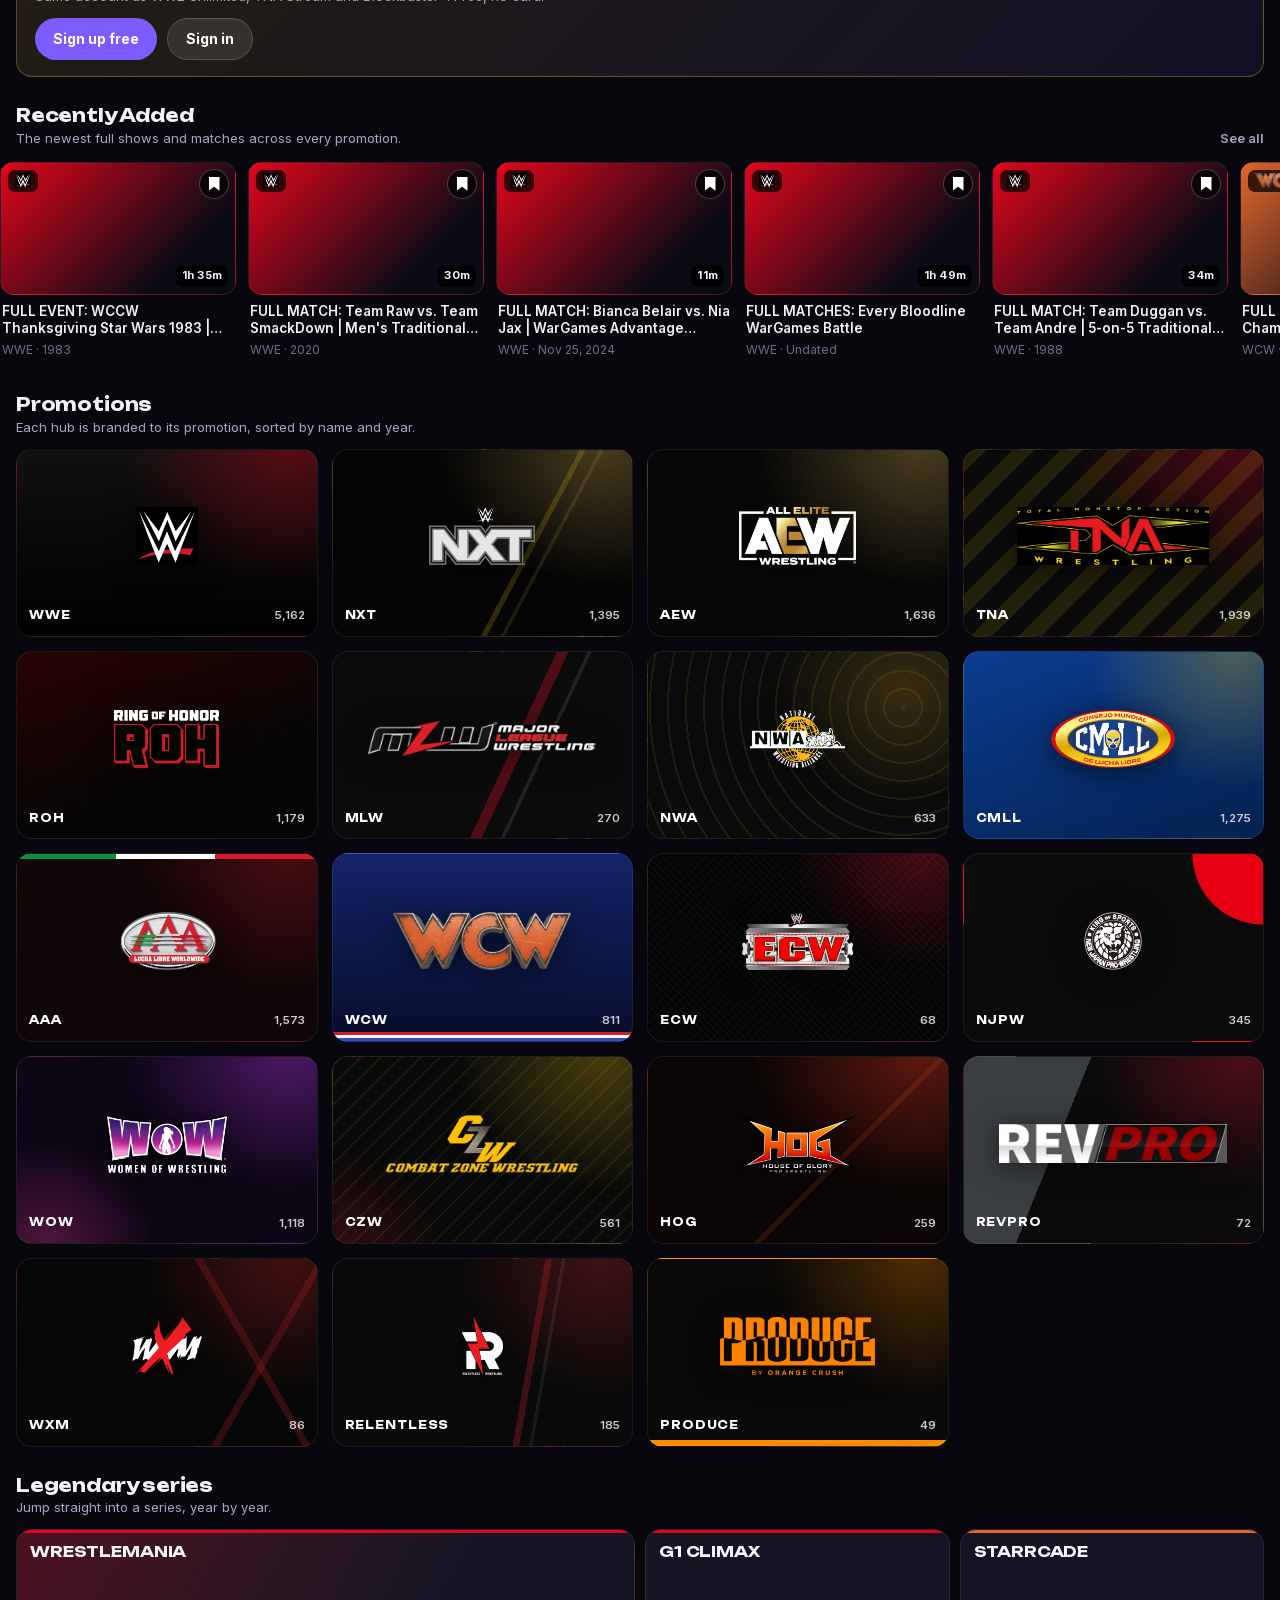
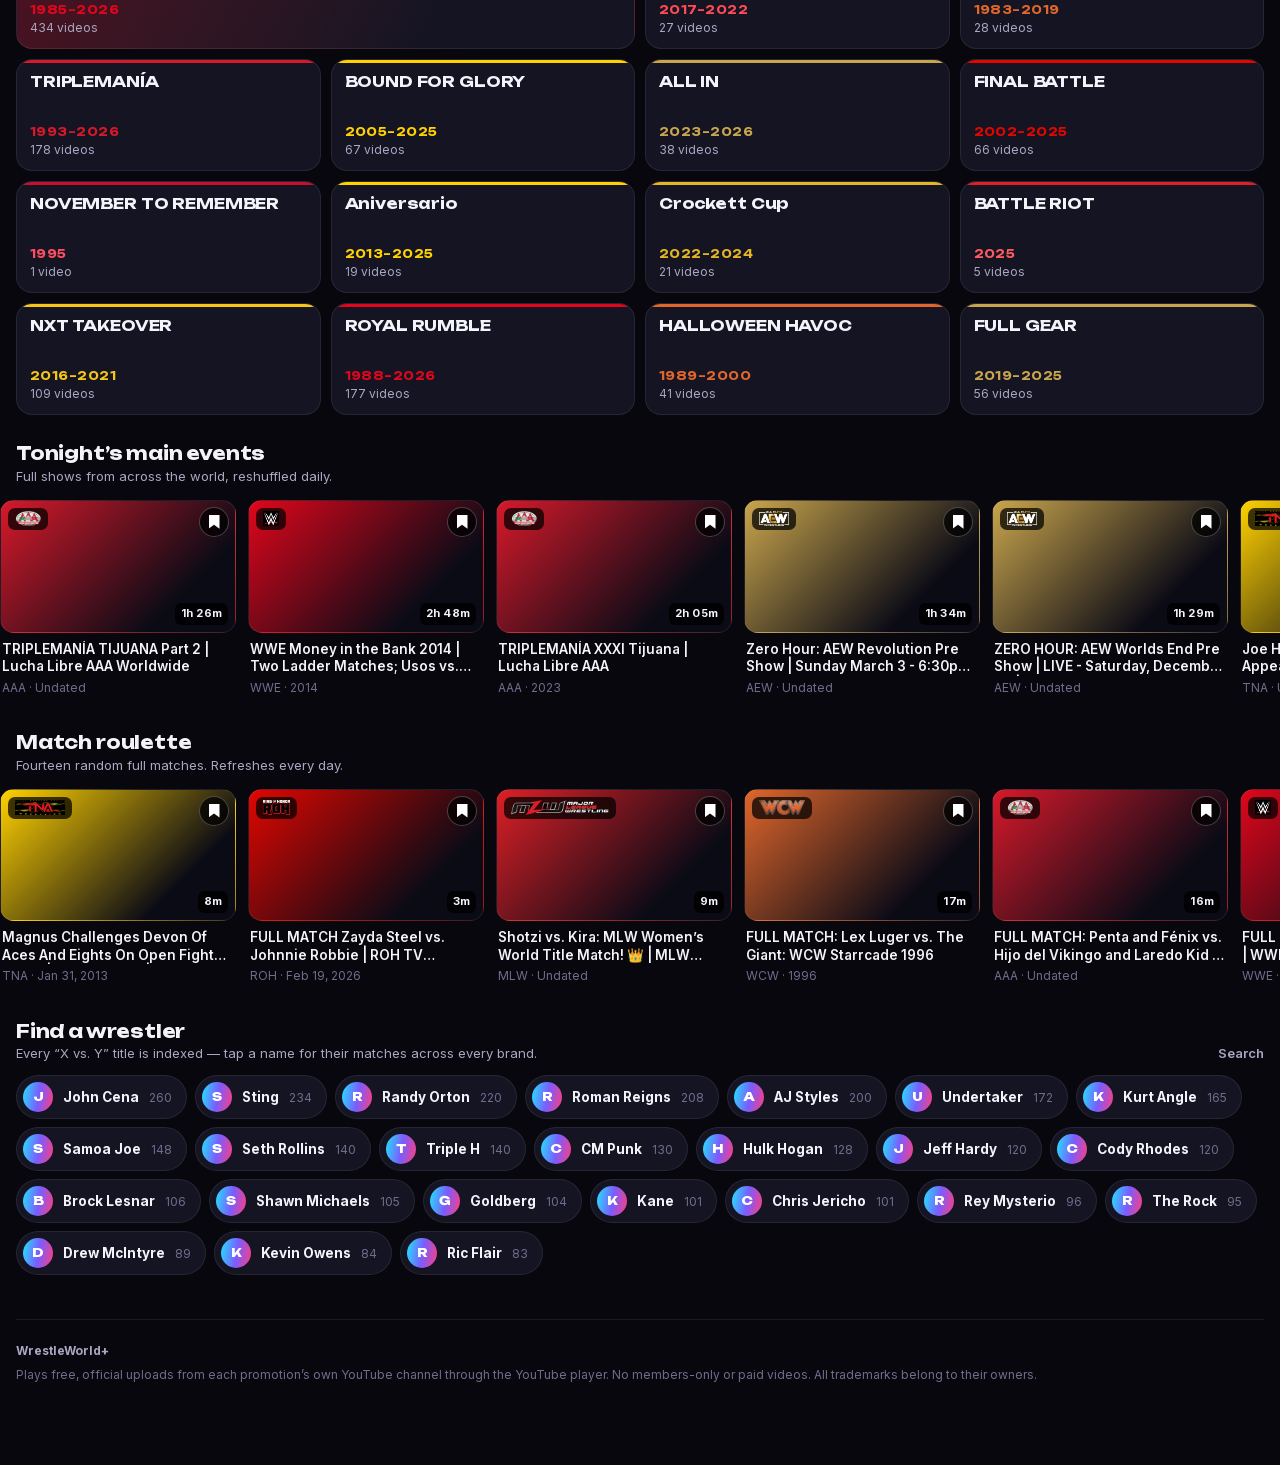
==== commit 47540231: "Publish WrestleWorld+ 2026-11-27 09:42" ====
--- a/index.html
+++ b/index.html
@@ -5,7 +5,7 @@
 <meta name="description" content="Free, official full matches, shows and pay-per-views from WWE, NXT, AEW, TNA, ROH, MLW, NWA, CMLL, AAA, WCW, ECW, NJPW, WOW, CZW, HOG, RevPro, WXM, Relentless and PRODUCE — by name and year, searchable by wrestler, with 24/7 channels.">
 <meta name="theme-color" content="#07070D"><meta name="apple-mobile-web-app-capable" content="yes"><meta name="mobile-web-app-capable" content="yes">
 <meta name="apple-mobile-web-app-status-bar-style" content="black-translucent"><meta name="apple-mobile-web-app-title" content="WrestleWorld+">
-<link rel="manifest" href="manifest.json"><link rel="icon" type="image/svg+xml" href="mark.svg?v=202611270920"><link rel="icon" type="image/png" sizes="32x32" href="icon-32.png?v=202611270920"><link rel="apple-touch-icon" sizes="180x180" href="icon-180.png?v=202611270920">
+<link rel="manifest" href="manifest.json"><link rel="icon" type="image/svg+xml" href="mark.svg?v=202611270941"><link rel="icon" type="image/png" sizes="32x32" href="icon-32.png?v=202611270941"><link rel="apple-touch-icon" sizes="180x180" href="icon-180.png?v=202611270941">
 <link rel="canonical" href="https://chasebdillard-ai.github.io/wrestleworld-plus/">
 <meta property="og:type" content="website"><meta property="og:site_name" content="WrestleWorld+"><meta property="og:title" content="WrestleWorld+"><meta property="og:description" content="Every promotion. Every era. Free official full matches, shows and PPVs from WWE, AEW, TNA, NJPW and more, plus 24/7 channels."><meta property="og:url" content="https://chasebdillard-ai.github.io/wrestleworld-plus/">
 <meta property="og:image" content="https://chasebdillard-ai.github.io/wrestleworld-plus/og-1200.png?v=ca3a8a93d7"><meta property="og:image:secure_url" content="https://chasebdillard-ai.github.io/wrestleworld-plus/og-1200.png?v=ca3a8a93d7"><meta property="og:image:type" content="image/png"><meta property="og:image:width" content="1200"><meta property="og:image:height" content="630"><meta property="og:image:alt" content="WrestleWorld+ logo">
@@ -27,18 +27,18 @@
 try{if(/[?&]preview=wwplus2026(&|$)/.test(location.search)){localStorage.setItem("ww_preview","wwplus2026");history.replaceState(null,"",location.pathname+location.hash);}pv=localStorage.getItem("ww_preview")==="wwplus2026";}catch(e){}
 window.WW_LAUNCH=L;window.WW_LOCKED=!pv&&Date.now()<L;
 if(window.WW_LOCKED)document.documentElement.className+=" wwgate";})();</script>
-<link rel="stylesheet" href="app.css?v=202611270920">
-<script src="donate.js?v=202611270920"></script>
+<link rel="stylesheet" href="app.css?v=202611270941">
+<script src="donate.js?v=202611270941"></script>
 </head><body>
-<div id="wwgate" aria-live="polite"><img src="logo.svg?v=202611270920" alt="WrestleWorld+"><div class="t">Tonight at 7PM EST</div><div class="c" id="wwgc">--:--:--</div></div>
-<header class="top"><div class="wrap"><a class="wm" href="#/" aria-label="WrestleWorld+ home"><img src="logo.svg?v=202611270920" alt="WrestleWorld+" width="199" height="40"></a>
+<div id="wwgate" aria-live="polite"><img src="logo.svg?v=202611270941" alt="WrestleWorld+"><div class="t">Tonight at 7PM EST</div><div class="c" id="wwgc">--:--:--</div></div>
+<header class="top"><div class="wrap"><a class="wm" href="#/" aria-label="WrestleWorld+ home"><img src="logo.svg?v=202611270941" alt="WrestleWorld+" width="199" height="40"></a>
 <nav><a href="#/" data-nav="home">Home</a><a href="#/promotions" data-nav="promos">Promotions</a><a href="#/live" data-nav="live">Live TV</a><a href="#/search/" data-nav="search">Search</a></nav>
 <span class="sp"></span><a class="hkd-btn hkd-hdr" href="https://cash.app/$WrestleWorldPlus" target="_blank" rel="noopener" aria-label="Donate: support us on Cash App, $WrestleWorldPlus"><span class="hkd-l"><span class="hkd-ic" aria-hidden="true">$</span>DONATE</span><span class="hkd-s">Support us on Cash App &middot; $WrestleWorldPlus</span></a><a class="livepill" href="#/live"><i class="dot"></i>Live</a><a class="ib" href="#/search/" aria-label="Search"><svg viewBox="0 0 24 24" fill="none" stroke="currentColor" stroke-width="2.2" stroke-linecap="round"><circle cx="11" cy="11" r="7"/><path d="M20 20l-3.5-3.5"/></svg></a></div></header>
 <main id="app"><div class="wrap"><div class="skel" style="margin-top:24px"></div><div class="skel" style="margin-top:14px;height:120px"></div></div></main>
 <nav class="bnav"><a href="#/" data-nav="home"><svg viewBox="0 0 24 24" fill="none" stroke="currentColor" stroke-width="2" stroke-linejoin="round"><path d="M3 10.5L12 3l9 7.5V20a1 1 0 0 1-1 1h-5v-6H9v6H4a1 1 0 0 1-1-1z"/></svg><span>Home</span></a><a href="#/promotions" data-nav="promos"><svg viewBox="0 0 24 24" fill="none" stroke="currentColor" stroke-width="2"><rect x="3" y="3" width="7.5" height="7.5" rx="2"/><rect x="13.5" y="3" width="7.5" height="7.5" rx="2"/><rect x="3" y="13.5" width="7.5" height="7.5" rx="2"/><rect x="13.5" y="13.5" width="7.5" height="7.5" rx="2"/></svg><span>Promotions</span></a><a href="#/live" data-nav="live"><svg viewBox="0 0 24 24" fill="none" stroke="currentColor" stroke-width="2" stroke-linecap="round" stroke-linejoin="round"><rect x="3" y="6" width="18" height="13" rx="2"/><path d="M8 2l4 4 4-4"/><circle cx="12" cy="12.5" r="2" fill="currentColor"/></svg><span>Live TV</span></a><a href="#/search/" data-nav="search"><svg viewBox="0 0 24 24" fill="none" stroke="currentColor" stroke-width="2.2" stroke-linecap="round"><circle cx="11" cy="11" r="7"/><path d="M20 20l-3.5-3.5"/></svg><span>Search</span></a><a class="hkd-btn hkd-bn" href="https://cash.app/$WrestleWorldPlus" target="_blank" rel="noopener" aria-label="Donate: support us on Cash App, $WrestleWorldPlus"><span class="hkd-ic" aria-hidden="true">$</span><span>Donate</span></a></nav>
 <div class="sheet" id="sheet" hidden role="dialog" aria-label="Player"></div>
-<script>window.WW_VLR=["7Czn_HHW1Ls", "jqG-VR2PTac", "OTNRubJlVHg", "pe_R6uDTcQE", "jdu2c9fq9_E", "sAndeYqHya0", "akdaM7rpMX4", "WYsEjg3WaqU", "6SN2Pz_maFg", "2mUTpCgJNr8", "MPj2jxB6j_Q", "vNkc_qo-YjY", "IT9sGupQB50", "_b6o8y1w3_E", "wH0-edjH3Lk", "sqRYKCH8dUc", "vHI1PsqK5zs", "bWhFK5sBOo4", "vXJPGCOHIY8", "ckMuomguxFU", "YU3l_0u42pE", "lRFp8V--xzM", "gPasZ90HRog", "6yAdnRUo8rE", "JX6JBT3jdOM", "_yd5cZkEzaY", "hEICryO_2pY", "LFfcF17ePtg", "D8uVqJzqxDQ", "vNPLhM227yc", "kaVn0C_g9Zw", "TwJ0so0kTRU", "F8_YvQ8z3Xk", "g7TPGbW8v1s", "XqY2fRy12ss", "fwCz6of6El4", "FlXQ9NIMaTw", "98Xo93FJSh0", "GKSIxUMdgKc", "G4xaB9YGYJU"];window.WW_VER="202611270920";window.WW_ORDER=["wwe", "nxt", "aew", "tna", "roh", "mlw", "nwa", "cmll", "aaa", "wcw", "ecw", "njpw", "wow", "czw", "hog", "revpro", "wxm", "relentless", "produce"];window.WW_BRANDS={"wwe": {"name": "WWE", "full": "WWE", "tag": "WWE & WWF main roster — WrestleMania to Raw, every PLE and episode sorted by name and year.", "b1": "#E1061B", "bg": "radial-gradient(90% 120% at 90% 0%,#E1061B55,transparent 60%),linear-gradient(180deg,#111,#000)", "pat": "radial-gradient(70% 90% at 92% 10%,#E1061B66,transparent 60%),repeating-linear-gradient(-28deg,#ffffff05 0 2px,transparent 2px 22px),linear-gradient(180deg,#141414,#000)", "tt": "uppercase", "channel": "wwenet", "logo": "logos/wwe.png"}, "nxt": {"name": "NXT", "full": "WWE NXT", "tag": "TakeOver, Stand & Deliver, Halloween Havoc and every NXT era, by name and year.", "b1": "#F5C518", "bink": "#0A0A0A", "bg": "linear-gradient(118deg,transparent 0 62%,#F5C51830 62% 63.5%,transparent 63.5% 67%,#C9A54C26 67% 68%,transparent 68%),radial-gradient(90% 120% at 90% 0%,#C9A54C55,transparent 60%),#050505", "pat": "linear-gradient(118deg,transparent 0 56%,#F5C51838 56% 58%,transparent 58% 62%,#C9A54C2e 62% 63%,transparent 63%),radial-gradient(70% 100% at 92% 0%,#F5C51850,transparent 60%),repeating-linear-gradient(-28deg,#ffffff04 0 2px,transparent 2px 22px),linear-gradient(180deg,#0e0e0e,#000)", "tt": "uppercase", "channel": "wwenet", "logo": "logos/nxt.png"}, "aew": {"name": "AEW", "full": "All Elite Wrestling", "tag": "Dynamite, Collision, Rampage and every pay-per-view — by name and year.", "b1": "#C9A54C", "bink": "#0A0A0A", "bg": "radial-gradient(90% 120% at 90% 0%,#C9A54C55,transparent 60%),#070707", "pat": "linear-gradient(115deg,transparent 0 58%,#C9A54C22 58% 59%,transparent 59% 64%,#C9A54C18 64% 65%,transparent 65%),radial-gradient(70% 110% at 90% 0%,#C9A54C55,transparent 60%),#060606", "tt": "uppercase", "channel": "aew", "logo": "logos/aew.png"}, "tna": {"name": "TNA", "full": "TNA Wrestling", "tag": "Total Nonstop Action — Bound for Glory, iMPACT!, Xplosion and the X-Division.", "b1": "#FFD100", "bink": "#111", "bg": "repeating-linear-gradient(135deg,#FFD1001c 0 16px,transparent 16px 34px),radial-gradient(90% 120% at 90% 0%,#E4002B44,transparent 60%),#0A0A0A", "pat": "repeating-linear-gradient(135deg,#FFD10016 0 18px,transparent 18px 38px),radial-gradient(70% 100% at 92% 0%,#E4002B55,transparent 60%),#090909", "tt": "uppercase", "channel": "tnach", "logo": "logos/tna.png"}, "roh": {"name": "ROH", "full": "Ring of Honor", "tag": "Final Battle, Supercard of Honor and pure wrestling since 2002.", "b1": "#E10600", "bg": "linear-gradient(160deg,#2a0404,#050505 65%)", "pat": "linear-gradient(160deg,#300606,#050505 62%),radial-gradient(50% 80% at 95% 100%,#E1060044,transparent)", "tt": "uppercase", "logo": "logos/roh.png"}, "mlw": {"name": "MLW", "full": "Major League Wrestling", "tag": "Fusion, Battle Riot, SuperFight and War Chamber.", "b1": "#DE1F26", "b1x": "#FF5A60", "bg": "linear-gradient(115deg,#0b0b0b 0 58%,#DE1F2655 58% 61%,#0b0b0b 61% 66%,#cfd8dc22 66% 67%,#0b0b0b 67%)", "pat": "linear-gradient(115deg,transparent 0 60%,#DE1F2666 60% 63%,transparent 63% 68%,#cfd8dc33 68% 69%,transparent 69%),radial-gradient(60% 90% at 90% 0%,#cfd8dc22,transparent 60%),#0a0a0a", "tt": "uppercase", "logo": "logos/mlw.png"}, "nwa": {"name": "NWA", "full": "National Wrestling Alliance", "tag": "Powerrr, Crockett Cup and the Ten Pounds of Gold.", "b1": "#E5B524", "bink": "#111", "bg": "repeating-radial-gradient(circle at 85% 30%,#E5B5241a 0 2px,transparent 2px 18px),radial-gradient(70% 100% at 85% 20%,#E5B52433,transparent 60%),#0b0b0b", "pat": "repeating-radial-gradient(circle at 88% 30%,#E5B5241c 0 2px,transparent 2px 20px),radial-gradient(60% 100% at 88% 20%,#E5B52440,transparent 60%),#0a0a0a", "channel": "wtbs", "logo": "logos/nwa.png"}, "cmll": {"name": "CMLL", "full": "Consejo Mundial de Lucha Libre", "tag": "Arena México desde 1933 — Aniversario, Homenaje a Dos Leyendas y más.", "b1": "#FFD200", "bink": "#0A1F4F", "bg": "radial-gradient(80% 120% at 90% 0%,#FFD20044,transparent 60%),linear-gradient(160deg,#0A3D91,#05214F)", "pat": "radial-gradient(circle at 92% 40%,transparent 0 26%,#FFD20033 26% 28%,transparent 28% 34%,#D7192A33 34% 35.5%,transparent 35.5%),linear-gradient(160deg,#0B47A8,#041A42)", "logo": "logos/cmll.png"}, "aaa": {"name": "AAA", "full": "Lucha Libre AAA Worldwide", "tag": "Triplemanía, Verano de Escándalo, Rey de Reyes — lucha libre from the official AAA channel.", "b1": "#D7192A", "bg": "linear-gradient(90deg,#0A8F3C 0 33%,#ffffff 33% 66%,#D7192A 66%) top/100% 5px no-repeat,radial-gradient(80% 120% at 90% 0%,#D7192A44,transparent 60%),#120708", "pat": "linear-gradient(90deg,#0A8F3C 0 33.3%,#f4f4f4 33.3% 66.6%,#D7192A 66.6%) top/100% 6px no-repeat,radial-gradient(60% 100% at 10% 100%,#0A8F3C33,transparent 60%),radial-gradient(70% 100% at 90% 0%,#D7192A55,transparent 60%),#100607", "tt": "uppercase", "logo": "logos/aaa.png"}, "wcw": {"name": "WCW", "full": "World Championship Wrestling", "tag": "Nitro, Thunder, Starrcade, Halloween Havoc — the WCW vault by name and year.", "b1": "#E0662B", "bg": "linear-gradient(180deg,transparent 0 calc(100% - 9px),#D7192A calc(100% - 9px) calc(100% - 6px),#fff calc(100% - 6px) calc(100% - 3px),#2B4BC8 calc(100% - 3px)),linear-gradient(180deg,#132468,#070d2c)", "pat": "linear-gradient(180deg,transparent 0 calc(100% - 9px),#D7192A calc(100% - 9px) calc(100% - 6px),#fff calc(100% - 6px) calc(100% - 3px),#2B4BC8 calc(100% - 3px)),radial-gradient(60% 100% at 90% 10%,#E0662B33,transparent 60%),linear-gradient(180deg,#14286F,#060B26)", "tt": "uppercase", "channel": "wtbs", "logo": "logos/wcw.png"}, "ecw": {"name": "ECW", "full": "Extreme Championship Wrestling", "tag": "Hardcore TV, November to Remember, Barely Legal — extreme, from the WWE vault.", "b1": "#C8102E", "b1x": "#FF4D63", "bg": "repeating-linear-gradient(45deg,#ffffff07 0 1px,transparent 1px 5px),repeating-linear-gradient(-45deg,#ffffff05 0 1px,transparent 1px 7px),radial-gradient(70% 100% at 90% 0%,#C8102E55,transparent 60%),#050505", "pat": "repeating-linear-gradient(45deg,#ffffff08 0 1px,transparent 1px 5px),repeating-linear-gradient(-45deg,#ffffff06 0 1px,transparent 1px 7px),radial-gradient(70% 100% at 90% 0%,#C8102E66,transparent 60%),#040404", "tt": "uppercase", "hw": "900", "logo": "logos/ecw.png"}, "njpw": {"name": "NJPW", "full": "New Japan Pro-Wrestling", "tag": "King of Sports — NJPW STRONG, G1 Climax and free classics from the official channels.", "b1": "#E60012", "b1x": "#FF4A55", "bg": "radial-gradient(circle at 100% 0%,#E60012 0 70px,transparent 71px),#0b0b0b", "pat": "radial-gradient(circle at 100% 0%,#E60012 0 150px,transparent 151px),radial-gradient(circle at 100% 0%,transparent 0 190px,#ffffff14 190px 192px,transparent 193px),linear-gradient(180deg,#121212,#050505)", "tt": "uppercase", "logo": "logos/njpw.png"}, "wow": {"name": "WOW", "full": "WOW — Women Of Wrestling", "tag": "Women Of Wrestling — weekly episodes, title fights and classic WOW Superheroes matches from the official channel.", "b1": "#C13CFF", "b1x": "#E07BFF", "bg": "radial-gradient(90% 120% at 90% 0%,#C13CFF55,transparent 60%),radial-gradient(60% 90% at 10% 100%,#FF3DA844,transparent 60%),#0d0614", "pat": "radial-gradient(70% 100% at 92% 0%,#C13CFF66,transparent 60%),radial-gradient(50% 80% at 8% 100%,#FF3DA855,transparent 60%),repeating-linear-gradient(-28deg,#ffffff05 0 2px,transparent 2px 22px),linear-gradient(180deg,#160a22,#07030c)", "tt": "uppercase", "logo": "logos/wow.png"}, "czw": {"name": "CZW", "full": "Combat Zone Wrestling", "tag": "Tournament of Death, Cage of Death, Best of the Best and Dojo Wars — ultraviolence from the official CZW channel.", "b1": "#F7D417", "bink": "#111", "bg": "repeating-linear-gradient(-45deg,#F7D41712 0 2px,transparent 2px 14px),radial-gradient(80% 120% at 90% 0%,#F7D41740,transparent 60%),radial-gradient(50% 80% at 5% 100%,#C8102E33,transparent 60%),#0a0a0a", "pat": "repeating-linear-gradient(-45deg,#F7D41714 0 2px,transparent 2px 16px),radial-gradient(70% 100% at 92% 0%,#F7D41750,transparent 60%),radial-gradient(45% 80% at 5% 100%,#C8102E40,transparent 60%),#080808", "tt": "uppercase", "hw": "900", "logo": "logos/czw.png"}, "hog": {"name": "HOG", "full": "House of Glory Wrestling", "tag": "High Intensity, Superclash and every HOG live show from New York City — free on the official channel.", "b1": "#FF5A1F", "b1x": "#FF7A45", "bg": "linear-gradient(135deg,transparent 0 60%,#FF5A1F22 60% 61.5%,transparent 61.5%),radial-gradient(90% 120% at 90% 0%,#FF3B1F55,transparent 60%),#0b0605", "pat": "linear-gradient(135deg,transparent 0 58%,#FFB01F26 58% 59.5%,transparent 59.5% 64%,#FF3B1F2a 64% 65%,transparent 65%),radial-gradient(70% 100% at 92% 0%,#FF5A1F66,transparent 60%),linear-gradient(180deg,#140805,#050202)", "tt": "uppercase", "logo": "logos/hog.png"}, "revpro": {"name": "RevPro", "full": "Revolution Pro Wrestling", "tag": "Britain's RevPro — High Stakes, Uprising, Summer Sizzler and free full matches from the official channel.", "b1": "#D2142B", "b1x": "#FF4D5E", "bg": "linear-gradient(112deg,#3a3d42 0 34%,transparent 34%),radial-gradient(80% 120% at 92% 0%,#D2142B55,transparent 60%),#0b0b0c", "pat": "linear-gradient(112deg,#2c2f33 0 30%,#D2142B 30% 31%,transparent 31%),radial-gradient(70% 100% at 92% 0%,#D2142B55,transparent 60%),linear-gradient(180deg,#141416,#060607)", "tt": "uppercase", "logo": "logos/revpro.png"}, "wxm": {"name": "WXM", "full": "WXM — Wrestling Xtreme Mania", "tag": "India's Wrestling Xtreme Mania — Ground Zero full episodes, Powerbomb and full matches from the official channel.", "b1": "#E8282B", "b1x": "#FF5A5C", "bg": "linear-gradient(60deg,transparent 0 70%,#E8282B30 70% 72%,transparent 72%),linear-gradient(120deg,transparent 0 74%,#E8282B30 74% 76%,transparent 76%),radial-gradient(80% 120% at 90% 0%,#E8282B44,transparent 60%),#070707", "pat": "linear-gradient(60deg,transparent 0 68%,#E8282B44 68% 71%,transparent 71%),linear-gradient(120deg,transparent 0 73%,#E8282B44 73% 76%,transparent 76%),radial-gradient(60% 100% at 92% 0%,#E8282B44,transparent 60%),#060606", "tt": "uppercase", "hw": "900", "logo": "logos/wxm.png"}, "relentless": {"name": "Relentless", "full": "Relentless Wrestling", "tag": "Pacific Northwest pro wrestling from Spokane — Monumental, Pinnacle and full matches from the official channel.", "b1": "#E3262E", "b1x": "#FF5259", "bg": "linear-gradient(100deg,transparent 0 64%,#E3262E40 64% 66%,transparent 66% 69%,#ffffff12 69% 70%,transparent 70%),radial-gradient(80% 120% at 90% 0%,#E3262E40,transparent 60%),#0a0a0a", "pat": "linear-gradient(100deg,transparent 0 62%,#E3262E55 62% 65%,transparent 65% 69%,#ffffff18 69% 70.5%,transparent 70.5%),radial-gradient(60% 100% at 92% 0%,#E3262E44,transparent 60%),linear-gradient(180deg,#111,#040404)", "tt": "uppercase", "logo": "logos/relentless.png"}, "produce": {"name": "PRODUCE", "full": "PRODUCE Wrestling", "tag": "PRODUCE by Orange Crush — curated volumes, Criterion and free full matches from the official channel.", "b1": "#FF8A00", "bink": "#111", "bg": "linear-gradient(180deg,transparent 0 calc(100% - 6px),#FF8A00 calc(100% - 6px)),radial-gradient(80% 120% at 90% 0%,#FF8A0044,transparent 60%),#0b0907", "pat": "linear-gradient(180deg,transparent 0 calc(100% - 8px),#FF8A00 calc(100% - 8px)),radial-gradient(70% 100% at 92% 0%,#FF8A0055,transparent 60%),repeating-linear-gradient(90deg,#ffffff05 0 1px,transparent 1px 18px),#0a0806", "tt": "uppercase", "logo": "logos/produce.png"}, "watchaew": {"name": "Watch AEW", "full": "Watch AEW", "tag": "The official free AEW channel, live 24/7.", "b1": "#C9A74A", "bink": "#0A0A0A", "bg": "radial-gradient(90% 120% at 90% 0%,#C9A74A55,transparent 60%),#070707", "pat": "radial-gradient(90% 120% at 90% 0%,#C9A74A55,transparent 60%),#060606", "tt": "uppercase", "logo": "logos/watchaew.png"}, "ww": {"name": "WrestleWorld+", "full": "WrestleWorld+ Event of the Night", "tag": "One full event every night at 8:00 PM ET.", "b1": "#F2C14E", "bink": "#140A02", "bg": "radial-gradient(90% 120% at 90% 0%,#F2C14E44,transparent 60%),linear-gradient(180deg,#2a0a12,#07070D)", "pat": "radial-gradient(90% 120% at 90% 0%,#F2C14E44,transparent 60%),#07070D", "tt": "uppercase", "logo": "eotn-logo.svg"}};</script>
-<script>(function(){function boot(){var s=document.createElement("script");s.src="app.js?v=202611270920";document.body.appendChild(s);}
+<script>window.WW_VLR=["7Czn_HHW1Ls", "jqG-VR2PTac", "OTNRubJlVHg", "pe_R6uDTcQE", "jdu2c9fq9_E", "sAndeYqHya0", "akdaM7rpMX4", "WYsEjg3WaqU", "6SN2Pz_maFg", "2mUTpCgJNr8", "MPj2jxB6j_Q", "vNkc_qo-YjY", "IT9sGupQB50", "_b6o8y1w3_E", "wH0-edjH3Lk", "sqRYKCH8dUc", "vHI1PsqK5zs", "bWhFK5sBOo4", "vXJPGCOHIY8", "ckMuomguxFU", "YU3l_0u42pE", "lRFp8V--xzM", "gPasZ90HRog", "6yAdnRUo8rE", "JX6JBT3jdOM", "_yd5cZkEzaY", "hEICryO_2pY", "LFfcF17ePtg", "D8uVqJzqxDQ", "vNPLhM227yc", "kaVn0C_g9Zw", "TwJ0so0kTRU", "F8_YvQ8z3Xk", "g7TPGbW8v1s", "XqY2fRy12ss", "fwCz6of6El4", "FlXQ9NIMaTw", "98Xo93FJSh0", "GKSIxUMdgKc", "G4xaB9YGYJU"];window.WW_VER="202611270941";window.WW_ORDER=["wwe", "nxt", "aew", "tna", "roh", "mlw", "nwa", "cmll", "aaa", "wcw", "ecw", "njpw", "wow", "czw", "hog", "revpro", "wxm", "relentless", "produce"];window.WW_BRANDS={"wwe": {"name": "WWE", "full": "WWE", "tag": "WWE & WWF main roster — WrestleMania to Raw, every PLE and episode sorted by name and year.", "b1": "#E1061B", "bg": "radial-gradient(90% 120% at 90% 0%,#E1061B55,transparent 60%),linear-gradient(180deg,#111,#000)", "pat": "radial-gradient(70% 90% at 92% 10%,#E1061B66,transparent 60%),repeating-linear-gradient(-28deg,#ffffff05 0 2px,transparent 2px 22px),linear-gradient(180deg,#141414,#000)", "tt": "uppercase", "channel": "wwenet", "logo": "logos/wwe.png"}, "nxt": {"name": "NXT", "full": "WWE NXT", "tag": "TakeOver, Stand & Deliver, Halloween Havoc and every NXT era, by name and year.", "b1": "#F5C518", "bink": "#0A0A0A", "bg": "linear-gradient(118deg,transparent 0 62%,#F5C51830 62% 63.5%,transparent 63.5% 67%,#C9A54C26 67% 68%,transparent 68%),radial-gradient(90% 120% at 90% 0%,#C9A54C55,transparent 60%),#050505", "pat": "linear-gradient(118deg,transparent 0 56%,#F5C51838 56% 58%,transparent 58% 62%,#C9A54C2e 62% 63%,transparent 63%),radial-gradient(70% 100% at 92% 0%,#F5C51850,transparent 60%),repeating-linear-gradient(-28deg,#ffffff04 0 2px,transparent 2px 22px),linear-gradient(180deg,#0e0e0e,#000)", "tt": "uppercase", "channel": "wwenet", "logo": "logos/nxt.png"}, "aew": {"name": "AEW", "full": "All Elite Wrestling", "tag": "Dynamite, Collision, Rampage and every pay-per-view — by name and year.", "b1": "#C9A54C", "bink": "#0A0A0A", "bg": "radial-gradient(90% 120% at 90% 0%,#C9A54C55,transparent 60%),#070707", "pat": "linear-gradient(115deg,transparent 0 58%,#C9A54C22 58% 59%,transparent 59% 64%,#C9A54C18 64% 65%,transparent 65%),radial-gradient(70% 110% at 90% 0%,#C9A54C55,transparent 60%),#060606", "tt": "uppercase", "channel": "aew", "logo": "logos/aew.png"}, "tna": {"name": "TNA", "full": "TNA Wrestling", "tag": "Total Nonstop Action — Bound for Glory, iMPACT!, Xplosion and the X-Division.", "b1": "#FFD100", "bink": "#111", "bg": "repeating-linear-gradient(135deg,#FFD1001c 0 16px,transparent 16px 34px),radial-gradient(90% 120% at 90% 0%,#E4002B44,transparent 60%),#0A0A0A", "pat": "repeating-linear-gradient(135deg,#FFD10016 0 18px,transparent 18px 38px),radial-gradient(70% 100% at 92% 0%,#E4002B55,transparent 60%),#090909", "tt": "uppercase", "channel": "tnach", "logo": "logos/tna.png"}, "roh": {"name": "ROH", "full": "Ring of Honor", "tag": "Final Battle, Supercard of Honor and pure wrestling since 2002.", "b1": "#E10600", "bg": "linear-gradient(160deg,#2a0404,#050505 65%)", "pat": "linear-gradient(160deg,#300606,#050505 62%),radial-gradient(50% 80% at 95% 100%,#E1060044,transparent)", "tt": "uppercase", "logo": "logos/roh.png"}, "mlw": {"name": "MLW", "full": "Major League Wrestling", "tag": "Fusion, Battle Riot, SuperFight and War Chamber.", "b1": "#DE1F26", "b1x": "#FF5A60", "bg": "linear-gradient(115deg,#0b0b0b 0 58%,#DE1F2655 58% 61%,#0b0b0b 61% 66%,#cfd8dc22 66% 67%,#0b0b0b 67%)", "pat": "linear-gradient(115deg,transparent 0 60%,#DE1F2666 60% 63%,transparent 63% 68%,#cfd8dc33 68% 69%,transparent 69%),radial-gradient(60% 90% at 90% 0%,#cfd8dc22,transparent 60%),#0a0a0a", "tt": "uppercase", "logo": "logos/mlw.png"}, "nwa": {"name": "NWA", "full": "National Wrestling Alliance", "tag": "Powerrr, Crockett Cup and the Ten Pounds of Gold.", "b1": "#E5B524", "bink": "#111", "bg": "repeating-radial-gradient(circle at 85% 30%,#E5B5241a 0 2px,transparent 2px 18px),radial-gradient(70% 100% at 85% 20%,#E5B52433,transparent 60%),#0b0b0b", "pat": "repeating-radial-gradient(circle at 88% 30%,#E5B5241c 0 2px,transparent 2px 20px),radial-gradient(60% 100% at 88% 20%,#E5B52440,transparent 60%),#0a0a0a", "channel": "wtbs", "logo": "logos/nwa.png"}, "cmll": {"name": "CMLL", "full": "Consejo Mundial de Lucha Libre", "tag": "Arena México desde 1933 — Aniversario, Homenaje a Dos Leyendas y más.", "b1": "#FFD200", "bink": "#0A1F4F", "bg": "radial-gradient(80% 120% at 90% 0%,#FFD20044,transparent 60%),linear-gradient(160deg,#0A3D91,#05214F)", "pat": "radial-gradient(circle at 92% 40%,transparent 0 26%,#FFD20033 26% 28%,transparent 28% 34%,#D7192A33 34% 35.5%,transparent 35.5%),linear-gradient(160deg,#0B47A8,#041A42)", "logo": "logos/cmll.png"}, "aaa": {"name": "AAA", "full": "Lucha Libre AAA Worldwide", "tag": "Triplemanía, Verano de Escándalo, Rey de Reyes — lucha libre from the official AAA channel.", "b1": "#D7192A", "bg": "linear-gradient(90deg,#0A8F3C 0 33%,#ffffff 33% 66%,#D7192A 66%) top/100% 5px no-repeat,radial-gradient(80% 120% at 90% 0%,#D7192A44,transparent 60%),#120708", "pat": "linear-gradient(90deg,#0A8F3C 0 33.3%,#f4f4f4 33.3% 66.6%,#D7192A 66.6%) top/100% 6px no-repeat,radial-gradient(60% 100% at 10% 100%,#0A8F3C33,transparent 60%),radial-gradient(70% 100% at 90% 0%,#D7192A55,transparent 60%),#100607", "tt": "uppercase", "logo": "logos/aaa.png"}, "wcw": {"name": "WCW", "full": "World Championship Wrestling", "tag": "Nitro, Thunder, Starrcade, Halloween Havoc — the WCW vault by name and year.", "b1": "#E0662B", "bg": "linear-gradient(180deg,transparent 0 calc(100% - 9px),#D7192A calc(100% - 9px) calc(100% - 6px),#fff calc(100% - 6px) calc(100% - 3px),#2B4BC8 calc(100% - 3px)),linear-gradient(180deg,#132468,#070d2c)", "pat": "linear-gradient(180deg,transparent 0 calc(100% - 9px),#D7192A calc(100% - 9px) calc(100% - 6px),#fff calc(100% - 6px) calc(100% - 3px),#2B4BC8 calc(100% - 3px)),radial-gradient(60% 100% at 90% 10%,#E0662B33,transparent 60%),linear-gradient(180deg,#14286F,#060B26)", "tt": "uppercase", "channel": "wtbs", "logo": "logos/wcw.png"}, "ecw": {"name": "ECW", "full": "Extreme Championship Wrestling", "tag": "Hardcore TV, November to Remember, Barely Legal — extreme, from the WWE vault.", "b1": "#C8102E", "b1x": "#FF4D63", "bg": "repeating-linear-gradient(45deg,#ffffff07 0 1px,transparent 1px 5px),repeating-linear-gradient(-45deg,#ffffff05 0 1px,transparent 1px 7px),radial-gradient(70% 100% at 90% 0%,#C8102E55,transparent 60%),#050505", "pat": "repeating-linear-gradient(45deg,#ffffff08 0 1px,transparent 1px 5px),repeating-linear-gradient(-45deg,#ffffff06 0 1px,transparent 1px 7px),radial-gradient(70% 100% at 90% 0%,#C8102E66,transparent 60%),#040404", "tt": "uppercase", "hw": "900", "logo": "logos/ecw.png"}, "njpw": {"name": "NJPW", "full": "New Japan Pro-Wrestling", "tag": "King of Sports — NJPW STRONG, G1 Climax and free classics from the official channels.", "b1": "#E60012", "b1x": "#FF4A55", "bg": "radial-gradient(circle at 100% 0%,#E60012 0 70px,transparent 71px),#0b0b0b", "pat": "radial-gradient(circle at 100% 0%,#E60012 0 150px,transparent 151px),radial-gradient(circle at 100% 0%,transparent 0 190px,#ffffff14 190px 192px,transparent 193px),linear-gradient(180deg,#121212,#050505)", "tt": "uppercase", "logo": "logos/njpw.png"}, "wow": {"name": "WOW", "full": "WOW — Women Of Wrestling", "tag": "Women Of Wrestling — weekly episodes, title fights and classic WOW Superheroes matches from the official channel.", "b1": "#C13CFF", "b1x": "#E07BFF", "bg": "radial-gradient(90% 120% at 90% 0%,#C13CFF55,transparent 60%),radial-gradient(60% 90% at 10% 100%,#FF3DA844,transparent 60%),#0d0614", "pat": "radial-gradient(70% 100% at 92% 0%,#C13CFF66,transparent 60%),radial-gradient(50% 80% at 8% 100%,#FF3DA855,transparent 60%),repeating-linear-gradient(-28deg,#ffffff05 0 2px,transparent 2px 22px),linear-gradient(180deg,#160a22,#07030c)", "tt": "uppercase", "logo": "logos/wow.png"}, "czw": {"name": "CZW", "full": "Combat Zone Wrestling", "tag": "Tournament of Death, Cage of Death, Best of the Best and Dojo Wars — ultraviolence from the official CZW channel.", "b1": "#F7D417", "bink": "#111", "bg": "repeating-linear-gradient(-45deg,#F7D41712 0 2px,transparent 2px 14px),radial-gradient(80% 120% at 90% 0%,#F7D41740,transparent 60%),radial-gradient(50% 80% at 5% 100%,#C8102E33,transparent 60%),#0a0a0a", "pat": "repeating-linear-gradient(-45deg,#F7D41714 0 2px,transparent 2px 16px),radial-gradient(70% 100% at 92% 0%,#F7D41750,transparent 60%),radial-gradient(45% 80% at 5% 100%,#C8102E40,transparent 60%),#080808", "tt": "uppercase", "hw": "900", "logo": "logos/czw.png"}, "hog": {"name": "HOG", "full": "House of Glory Wrestling", "tag": "High Intensity, Superclash and every HOG live show from New York City — free on the official channel.", "b1": "#FF5A1F", "b1x": "#FF7A45", "bg": "linear-gradient(135deg,transparent 0 60%,#FF5A1F22 60% 61.5%,transparent 61.5%),radial-gradient(90% 120% at 90% 0%,#FF3B1F55,transparent 60%),#0b0605", "pat": "linear-gradient(135deg,transparent 0 58%,#FFB01F26 58% 59.5%,transparent 59.5% 64%,#FF3B1F2a 64% 65%,transparent 65%),radial-gradient(70% 100% at 92% 0%,#FF5A1F66,transparent 60%),linear-gradient(180deg,#140805,#050202)", "tt": "uppercase", "logo": "logos/hog.png"}, "revpro": {"name": "RevPro", "full": "Revolution Pro Wrestling", "tag": "Britain's RevPro — High Stakes, Uprising, Summer Sizzler and free full matches from the official channel.", "b1": "#D2142B", "b1x": "#FF4D5E", "bg": "linear-gradient(112deg,#3a3d42 0 34%,transparent 34%),radial-gradient(80% 120% at 92% 0%,#D2142B55,transparent 60%),#0b0b0c", "pat": "linear-gradient(112deg,#2c2f33 0 30%,#D2142B 30% 31%,transparent 31%),radial-gradient(70% 100% at 92% 0%,#D2142B55,transparent 60%),linear-gradient(180deg,#141416,#060607)", "tt": "uppercase", "logo": "logos/revpro.png"}, "wxm": {"name": "WXM", "full": "WXM — Wrestling Xtreme Mania", "tag": "India's Wrestling Xtreme Mania — Ground Zero full episodes, Powerbomb and full matches from the official channel.", "b1": "#E8282B", "b1x": "#FF5A5C", "bg": "linear-gradient(60deg,transparent 0 70%,#E8282B30 70% 72%,transparent 72%),linear-gradient(120deg,transparent 0 74%,#E8282B30 74% 76%,transparent 76%),radial-gradient(80% 120% at 90% 0%,#E8282B44,transparent 60%),#070707", "pat": "linear-gradient(60deg,transparent 0 68%,#E8282B44 68% 71%,transparent 71%),linear-gradient(120deg,transparent 0 73%,#E8282B44 73% 76%,transparent 76%),radial-gradient(60% 100% at 92% 0%,#E8282B44,transparent 60%),#060606", "tt": "uppercase", "hw": "900", "logo": "logos/wxm.png"}, "relentless": {"name": "Relentless", "full": "Relentless Wrestling", "tag": "Pacific Northwest pro wrestling from Spokane — Monumental, Pinnacle and full matches from the official channel.", "b1": "#E3262E", "b1x": "#FF5259", "bg": "linear-gradient(100deg,transparent 0 64%,#E3262E40 64% 66%,transparent 66% 69%,#ffffff12 69% 70%,transparent 70%),radial-gradient(80% 120% at 90% 0%,#E3262E40,transparent 60%),#0a0a0a", "pat": "linear-gradient(100deg,transparent 0 62%,#E3262E55 62% 65%,transparent 65% 69%,#ffffff18 69% 70.5%,transparent 70.5%),radial-gradient(60% 100% at 92% 0%,#E3262E44,transparent 60%),linear-gradient(180deg,#111,#040404)", "tt": "uppercase", "logo": "logos/relentless.png"}, "produce": {"name": "PRODUCE", "full": "PRODUCE Wrestling", "tag": "PRODUCE by Orange Crush — curated volumes, Criterion and free full matches from the official channel.", "b1": "#FF8A00", "bink": "#111", "bg": "linear-gradient(180deg,transparent 0 calc(100% - 6px),#FF8A00 calc(100% - 6px)),radial-gradient(80% 120% at 90% 0%,#FF8A0044,transparent 60%),#0b0907", "pat": "linear-gradient(180deg,transparent 0 calc(100% - 8px),#FF8A00 calc(100% - 8px)),radial-gradient(70% 100% at 92% 0%,#FF8A0055,transparent 60%),repeating-linear-gradient(90deg,#ffffff05 0 1px,transparent 1px 18px),#0a0806", "tt": "uppercase", "logo": "logos/produce.png"}, "watchaew": {"name": "Watch AEW", "full": "Watch AEW", "tag": "The official free AEW channel, live 24/7.", "b1": "#C9A74A", "bink": "#0A0A0A", "bg": "radial-gradient(90% 120% at 90% 0%,#C9A74A55,transparent 60%),#070707", "pat": "radial-gradient(90% 120% at 90% 0%,#C9A74A55,transparent 60%),#060606", "tt": "uppercase", "logo": "logos/watchaew.png"}, "ww": {"name": "WrestleWorld+", "full": "WrestleWorld+ Event of the Night", "tag": "One full event every night at 8:00 PM ET.", "b1": "#F2C14E", "bink": "#140A02", "bg": "radial-gradient(90% 120% at 90% 0%,#F2C14E44,transparent 60%),linear-gradient(180deg,#2a0a12,#07070D)", "pat": "radial-gradient(90% 120% at 90% 0%,#F2C14E44,transparent 60%),#07070D", "tt": "uppercase", "logo": "eotn-logo.svg"}};</script>
+<script>(function(){function boot(){var s=document.createElement("script");s.src="app.js?v=202611270941";document.body.appendChild(s);}
 if(!window.WW_LOCKED)return boot();
 var c=document.getElementById("wwgc");function p(n){return(n<10?"0":"")+n}
 function tick(){var d=Math.max(0,Math.ceil((window.WW_LAUNCH-Date.now())/1000));
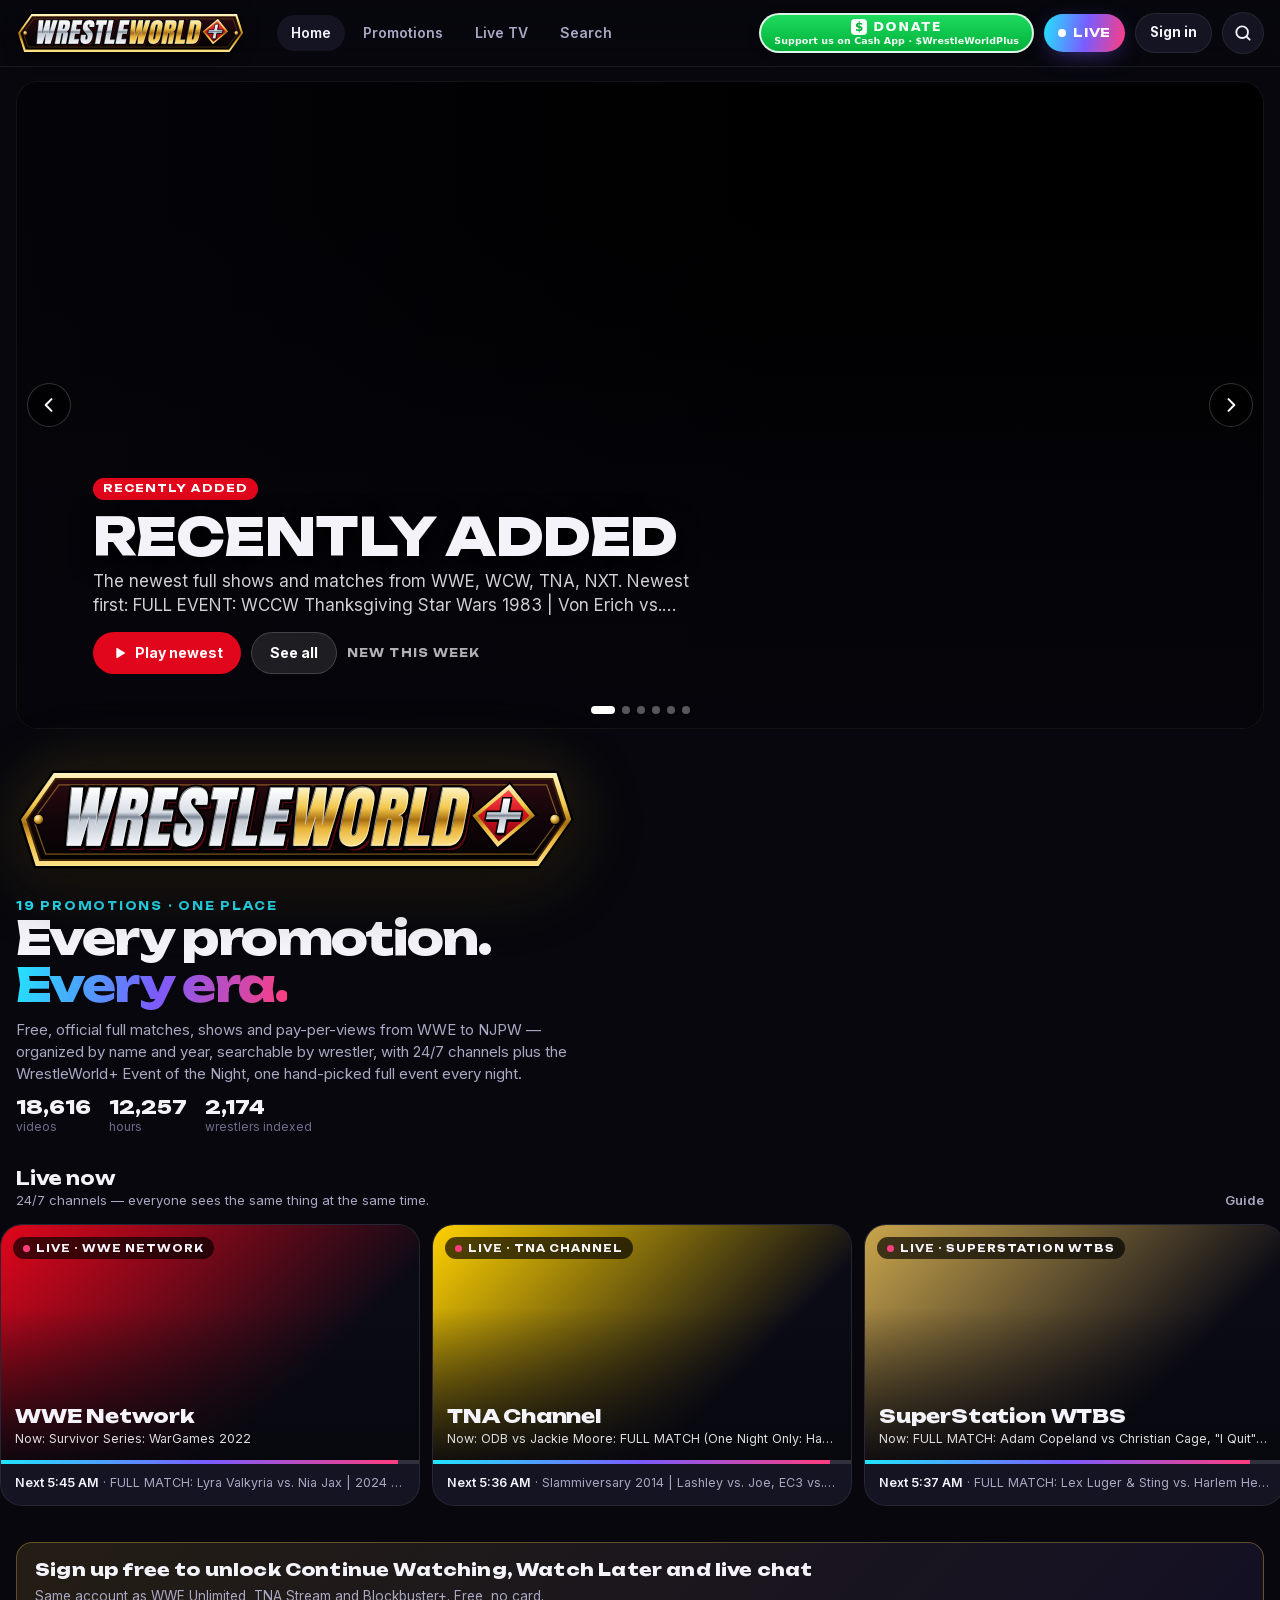
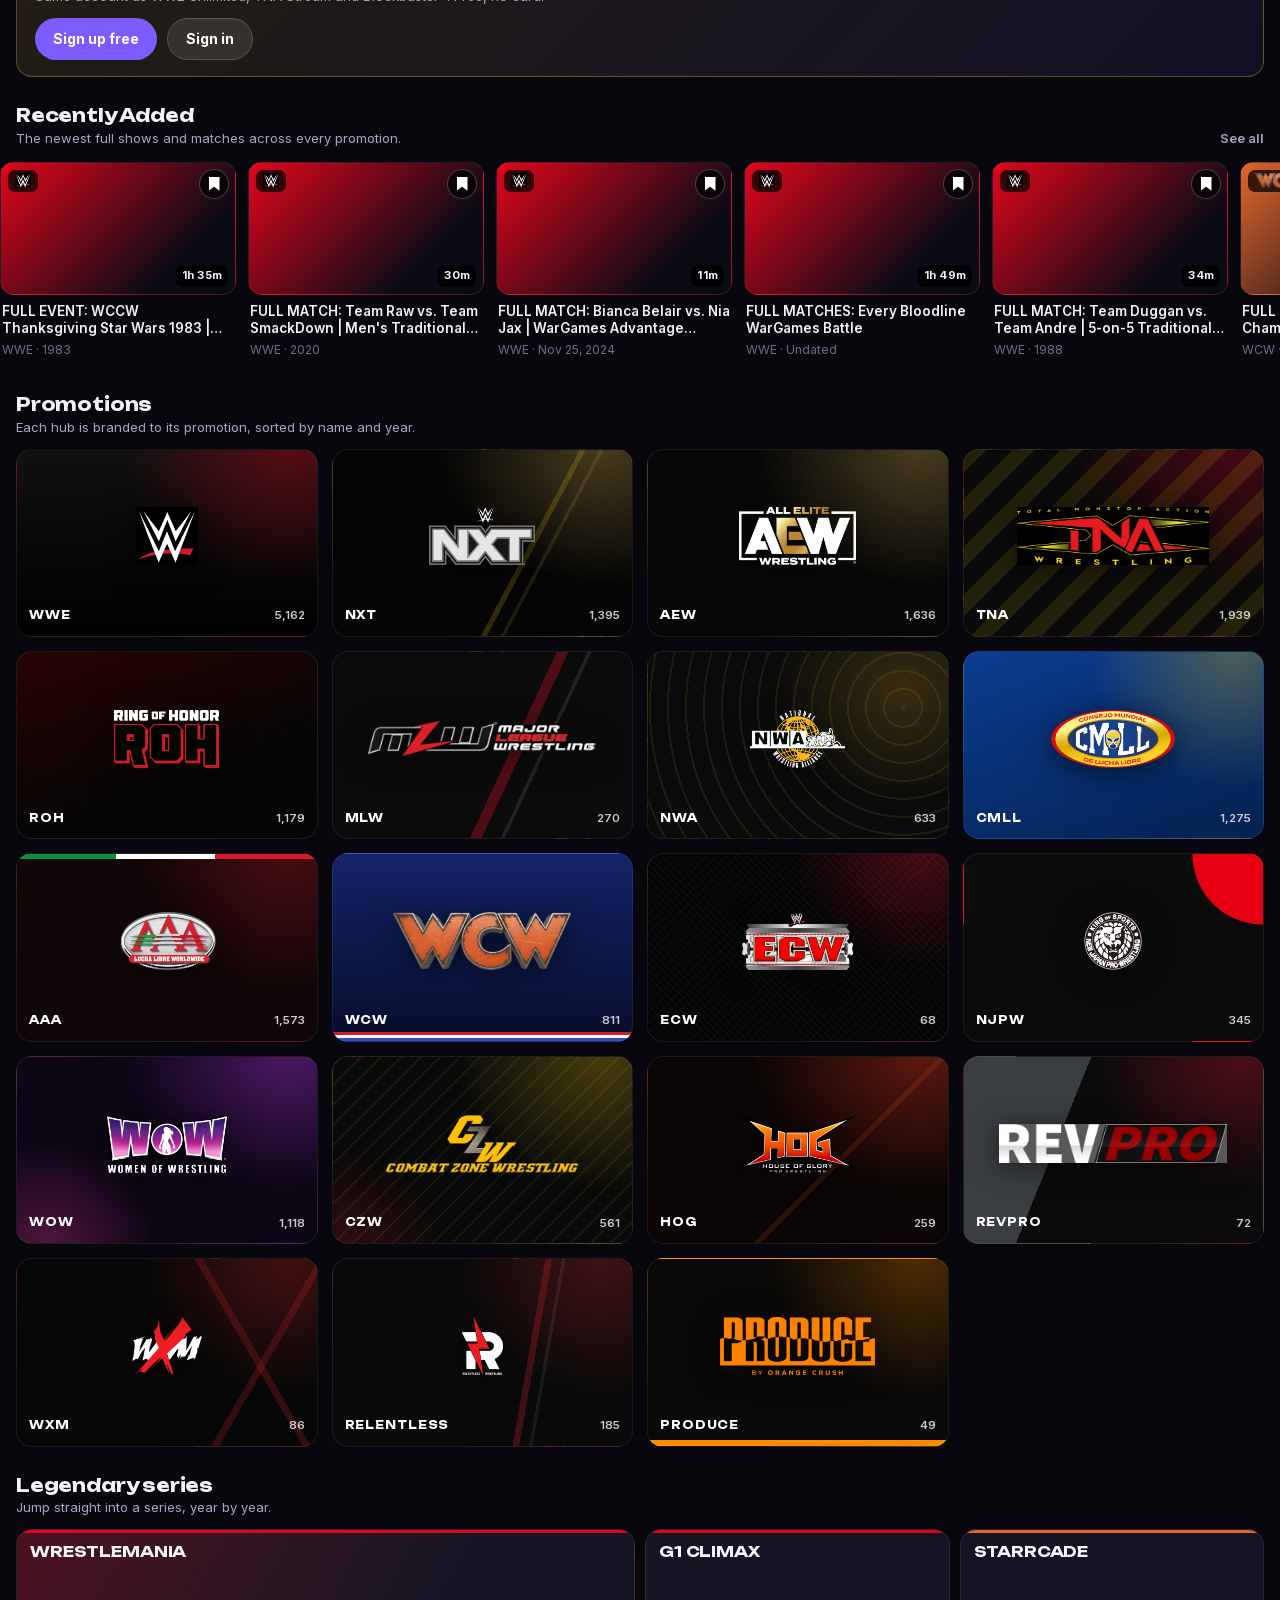
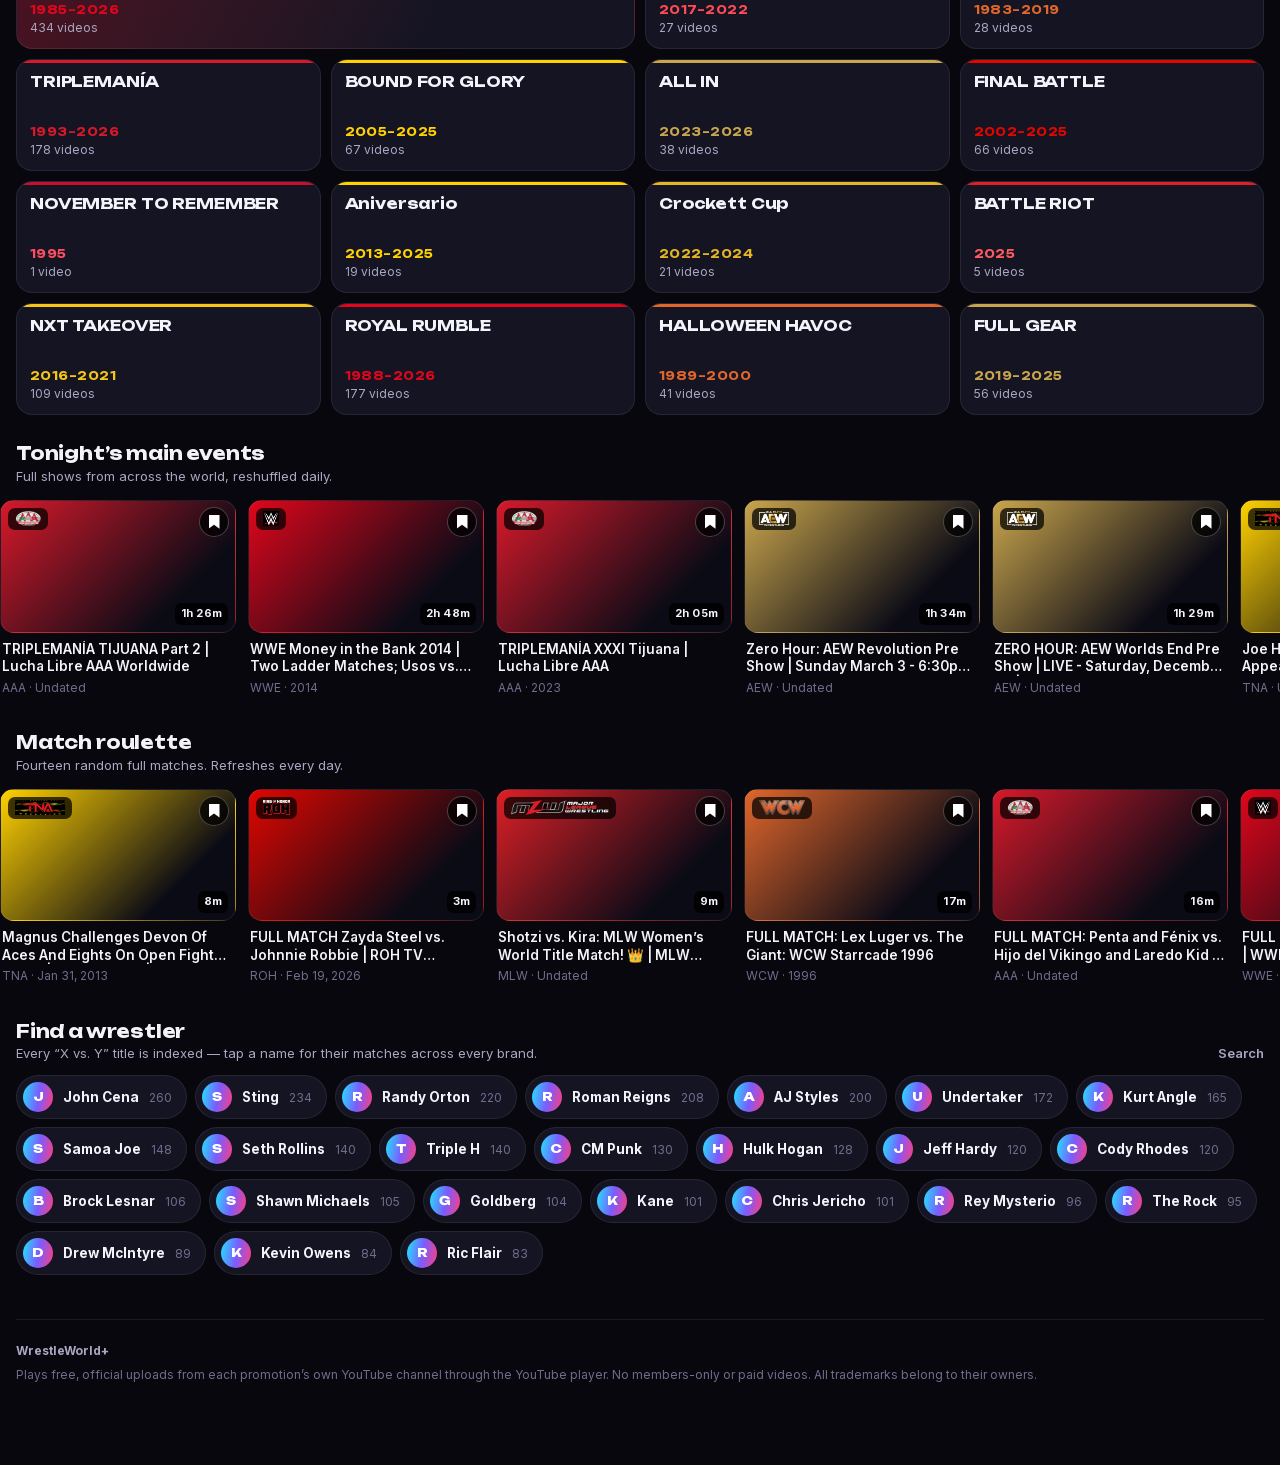
==== commit 4c576eff: "Publish WrestleWorld+ 2026-11-27 09:54" ====
--- a/index.html
+++ b/index.html
@@ -5,7 +5,7 @@
 <meta name="description" content="Free, official full matches, shows and pay-per-views from WWE, NXT, AEW, TNA, ROH, MLW, NWA, CMLL, AAA, WCW, ECW, NJPW, WOW, CZW, HOG, RevPro, WXM, Relentless and PRODUCE — by name and year, searchable by wrestler, with 24/7 channels.">
 <meta name="theme-color" content="#07070D"><meta name="apple-mobile-web-app-capable" content="yes"><meta name="mobile-web-app-capable" content="yes">
 <meta name="apple-mobile-web-app-status-bar-style" content="black-translucent"><meta name="apple-mobile-web-app-title" content="WrestleWorld+">
-<link rel="manifest" href="manifest.json"><link rel="icon" type="image/svg+xml" href="mark.svg?v=202611270941"><link rel="icon" type="image/png" sizes="32x32" href="icon-32.png?v=202611270941"><link rel="apple-touch-icon" sizes="180x180" href="icon-180.png?v=202611270941">
+<link rel="manifest" href="manifest.json"><link rel="icon" type="image/svg+xml" href="mark.svg?v=202611270953"><link rel="icon" type="image/png" sizes="32x32" href="icon-32.png?v=202611270953"><link rel="apple-touch-icon" sizes="180x180" href="icon-180.png?v=202611270953">
 <link rel="canonical" href="https://chasebdillard-ai.github.io/wrestleworld-plus/">
 <meta property="og:type" content="website"><meta property="og:site_name" content="WrestleWorld+"><meta property="og:title" content="WrestleWorld+"><meta property="og:description" content="Every promotion. Every era. Free official full matches, shows and PPVs from WWE, AEW, TNA, NJPW and more, plus 24/7 channels."><meta property="og:url" content="https://chasebdillard-ai.github.io/wrestleworld-plus/">
 <meta property="og:image" content="https://chasebdillard-ai.github.io/wrestleworld-plus/og-1200.png?v=ca3a8a93d7"><meta property="og:image:secure_url" content="https://chasebdillard-ai.github.io/wrestleworld-plus/og-1200.png?v=ca3a8a93d7"><meta property="og:image:type" content="image/png"><meta property="og:image:width" content="1200"><meta property="og:image:height" content="630"><meta property="og:image:alt" content="WrestleWorld+ logo">
@@ -27,18 +27,18 @@
 try{if(/[?&]preview=wwplus2026(&|$)/.test(location.search)){localStorage.setItem("ww_preview","wwplus2026");history.replaceState(null,"",location.pathname+location.hash);}pv=localStorage.getItem("ww_preview")==="wwplus2026";}catch(e){}
 window.WW_LAUNCH=L;window.WW_LOCKED=!pv&&Date.now()<L;
 if(window.WW_LOCKED)document.documentElement.className+=" wwgate";})();</script>
-<link rel="stylesheet" href="app.css?v=202611270941">
-<script src="donate.js?v=202611270941"></script>
+<link rel="stylesheet" href="app.css?v=202611270953">
+<script src="donate.js?v=202611270953"></script>
 </head><body>
-<div id="wwgate" aria-live="polite"><img src="logo.svg?v=202611270941" alt="WrestleWorld+"><div class="t">Tonight at 7PM EST</div><div class="c" id="wwgc">--:--:--</div></div>
-<header class="top"><div class="wrap"><a class="wm" href="#/" aria-label="WrestleWorld+ home"><img src="logo.svg?v=202611270941" alt="WrestleWorld+" width="199" height="40"></a>
+<div id="wwgate" aria-live="polite"><img src="logo.svg?v=202611270953" alt="WrestleWorld+"><div class="t">Tonight at 7PM EST</div><div class="c" id="wwgc">--:--:--</div></div>
+<header class="top"><div class="wrap"><a class="wm" href="#/" aria-label="WrestleWorld+ home"><img src="logo.svg?v=202611270953" alt="WrestleWorld+" width="199" height="40"></a>
 <nav><a href="#/" data-nav="home">Home</a><a href="#/promotions" data-nav="promos">Promotions</a><a href="#/live" data-nav="live">Live TV</a><a href="#/search/" data-nav="search">Search</a></nav>
 <span class="sp"></span><a class="hkd-btn hkd-hdr" href="https://cash.app/$WrestleWorldPlus" target="_blank" rel="noopener" aria-label="Donate: support us on Cash App, $WrestleWorldPlus"><span class="hkd-l"><span class="hkd-ic" aria-hidden="true">$</span>DONATE</span><span class="hkd-s">Support us on Cash App &middot; $WrestleWorldPlus</span></a><a class="livepill" href="#/live"><i class="dot"></i>Live</a><a class="ib" href="#/search/" aria-label="Search"><svg viewBox="0 0 24 24" fill="none" stroke="currentColor" stroke-width="2.2" stroke-linecap="round"><circle cx="11" cy="11" r="7"/><path d="M20 20l-3.5-3.5"/></svg></a></div></header>
 <main id="app"><div class="wrap"><div class="skel" style="margin-top:24px"></div><div class="skel" style="margin-top:14px;height:120px"></div></div></main>
 <nav class="bnav"><a href="#/" data-nav="home"><svg viewBox="0 0 24 24" fill="none" stroke="currentColor" stroke-width="2" stroke-linejoin="round"><path d="M3 10.5L12 3l9 7.5V20a1 1 0 0 1-1 1h-5v-6H9v6H4a1 1 0 0 1-1-1z"/></svg><span>Home</span></a><a href="#/promotions" data-nav="promos"><svg viewBox="0 0 24 24" fill="none" stroke="currentColor" stroke-width="2"><rect x="3" y="3" width="7.5" height="7.5" rx="2"/><rect x="13.5" y="3" width="7.5" height="7.5" rx="2"/><rect x="3" y="13.5" width="7.5" height="7.5" rx="2"/><rect x="13.5" y="13.5" width="7.5" height="7.5" rx="2"/></svg><span>Promotions</span></a><a href="#/live" data-nav="live"><svg viewBox="0 0 24 24" fill="none" stroke="currentColor" stroke-width="2" stroke-linecap="round" stroke-linejoin="round"><rect x="3" y="6" width="18" height="13" rx="2"/><path d="M8 2l4 4 4-4"/><circle cx="12" cy="12.5" r="2" fill="currentColor"/></svg><span>Live TV</span></a><a href="#/search/" data-nav="search"><svg viewBox="0 0 24 24" fill="none" stroke="currentColor" stroke-width="2.2" stroke-linecap="round"><circle cx="11" cy="11" r="7"/><path d="M20 20l-3.5-3.5"/></svg><span>Search</span></a><a class="hkd-btn hkd-bn" href="https://cash.app/$WrestleWorldPlus" target="_blank" rel="noopener" aria-label="Donate: support us on Cash App, $WrestleWorldPlus"><span class="hkd-ic" aria-hidden="true">$</span><span>Donate</span></a></nav>
 <div class="sheet" id="sheet" hidden role="dialog" aria-label="Player"></div>
-<script>window.WW_VLR=["7Czn_HHW1Ls", "jqG-VR2PTac", "OTNRubJlVHg", "pe_R6uDTcQE", "jdu2c9fq9_E", "sAndeYqHya0", "akdaM7rpMX4", "WYsEjg3WaqU", "6SN2Pz_maFg", "2mUTpCgJNr8", "MPj2jxB6j_Q", "vNkc_qo-YjY", "IT9sGupQB50", "_b6o8y1w3_E", "wH0-edjH3Lk", "sqRYKCH8dUc", "vHI1PsqK5zs", "bWhFK5sBOo4", "vXJPGCOHIY8", "ckMuomguxFU", "YU3l_0u42pE", "lRFp8V--xzM", "gPasZ90HRog", "6yAdnRUo8rE", "JX6JBT3jdOM", "_yd5cZkEzaY", "hEICryO_2pY", "LFfcF17ePtg", "D8uVqJzqxDQ", "vNPLhM227yc", "kaVn0C_g9Zw", "TwJ0so0kTRU", "F8_YvQ8z3Xk", "g7TPGbW8v1s", "XqY2fRy12ss", "fwCz6of6El4", "FlXQ9NIMaTw", "98Xo93FJSh0", "GKSIxUMdgKc", "G4xaB9YGYJU"];window.WW_VER="202611270941";window.WW_ORDER=["wwe", "nxt", "aew", "tna", "roh", "mlw", "nwa", "cmll", "aaa", "wcw", "ecw", "njpw", "wow", "czw", "hog", "revpro", "wxm", "relentless", "produce"];window.WW_BRANDS={"wwe": {"name": "WWE", "full": "WWE", "tag": "WWE & WWF main roster — WrestleMania to Raw, every PLE and episode sorted by name and year.", "b1": "#E1061B", "bg": "radial-gradient(90% 120% at 90% 0%,#E1061B55,transparent 60%),linear-gradient(180deg,#111,#000)", "pat": "radial-gradient(70% 90% at 92% 10%,#E1061B66,transparent 60%),repeating-linear-gradient(-28deg,#ffffff05 0 2px,transparent 2px 22px),linear-gradient(180deg,#141414,#000)", "tt": "uppercase", "channel": "wwenet", "logo": "logos/wwe.png"}, "nxt": {"name": "NXT", "full": "WWE NXT", "tag": "TakeOver, Stand & Deliver, Halloween Havoc and every NXT era, by name and year.", "b1": "#F5C518", "bink": "#0A0A0A", "bg": "linear-gradient(118deg,transparent 0 62%,#F5C51830 62% 63.5%,transparent 63.5% 67%,#C9A54C26 67% 68%,transparent 68%),radial-gradient(90% 120% at 90% 0%,#C9A54C55,transparent 60%),#050505", "pat": "linear-gradient(118deg,transparent 0 56%,#F5C51838 56% 58%,transparent 58% 62%,#C9A54C2e 62% 63%,transparent 63%),radial-gradient(70% 100% at 92% 0%,#F5C51850,transparent 60%),repeating-linear-gradient(-28deg,#ffffff04 0 2px,transparent 2px 22px),linear-gradient(180deg,#0e0e0e,#000)", "tt": "uppercase", "channel": "wwenet", "logo": "logos/nxt.png"}, "aew": {"name": "AEW", "full": "All Elite Wrestling", "tag": "Dynamite, Collision, Rampage and every pay-per-view — by name and year.", "b1": "#C9A54C", "bink": "#0A0A0A", "bg": "radial-gradient(90% 120% at 90% 0%,#C9A54C55,transparent 60%),#070707", "pat": "linear-gradient(115deg,transparent 0 58%,#C9A54C22 58% 59%,transparent 59% 64%,#C9A54C18 64% 65%,transparent 65%),radial-gradient(70% 110% at 90% 0%,#C9A54C55,transparent 60%),#060606", "tt": "uppercase", "channel": "aew", "logo": "logos/aew.png"}, "tna": {"name": "TNA", "full": "TNA Wrestling", "tag": "Total Nonstop Action — Bound for Glory, iMPACT!, Xplosion and the X-Division.", "b1": "#FFD100", "bink": "#111", "bg": "repeating-linear-gradient(135deg,#FFD1001c 0 16px,transparent 16px 34px),radial-gradient(90% 120% at 90% 0%,#E4002B44,transparent 60%),#0A0A0A", "pat": "repeating-linear-gradient(135deg,#FFD10016 0 18px,transparent 18px 38px),radial-gradient(70% 100% at 92% 0%,#E4002B55,transparent 60%),#090909", "tt": "uppercase", "channel": "tnach", "logo": "logos/tna.png"}, "roh": {"name": "ROH", "full": "Ring of Honor", "tag": "Final Battle, Supercard of Honor and pure wrestling since 2002.", "b1": "#E10600", "bg": "linear-gradient(160deg,#2a0404,#050505 65%)", "pat": "linear-gradient(160deg,#300606,#050505 62%),radial-gradient(50% 80% at 95% 100%,#E1060044,transparent)", "tt": "uppercase", "logo": "logos/roh.png"}, "mlw": {"name": "MLW", "full": "Major League Wrestling", "tag": "Fusion, Battle Riot, SuperFight and War Chamber.", "b1": "#DE1F26", "b1x": "#FF5A60", "bg": "linear-gradient(115deg,#0b0b0b 0 58%,#DE1F2655 58% 61%,#0b0b0b 61% 66%,#cfd8dc22 66% 67%,#0b0b0b 67%)", "pat": "linear-gradient(115deg,transparent 0 60%,#DE1F2666 60% 63%,transparent 63% 68%,#cfd8dc33 68% 69%,transparent 69%),radial-gradient(60% 90% at 90% 0%,#cfd8dc22,transparent 60%),#0a0a0a", "tt": "uppercase", "logo": "logos/mlw.png"}, "nwa": {"name": "NWA", "full": "National Wrestling Alliance", "tag": "Powerrr, Crockett Cup and the Ten Pounds of Gold.", "b1": "#E5B524", "bink": "#111", "bg": "repeating-radial-gradient(circle at 85% 30%,#E5B5241a 0 2px,transparent 2px 18px),radial-gradient(70% 100% at 85% 20%,#E5B52433,transparent 60%),#0b0b0b", "pat": "repeating-radial-gradient(circle at 88% 30%,#E5B5241c 0 2px,transparent 2px 20px),radial-gradient(60% 100% at 88% 20%,#E5B52440,transparent 60%),#0a0a0a", "channel": "wtbs", "logo": "logos/nwa.png"}, "cmll": {"name": "CMLL", "full": "Consejo Mundial de Lucha Libre", "tag": "Arena México desde 1933 — Aniversario, Homenaje a Dos Leyendas y más.", "b1": "#FFD200", "bink": "#0A1F4F", "bg": "radial-gradient(80% 120% at 90% 0%,#FFD20044,transparent 60%),linear-gradient(160deg,#0A3D91,#05214F)", "pat": "radial-gradient(circle at 92% 40%,transparent 0 26%,#FFD20033 26% 28%,transparent 28% 34%,#D7192A33 34% 35.5%,transparent 35.5%),linear-gradient(160deg,#0B47A8,#041A42)", "logo": "logos/cmll.png"}, "aaa": {"name": "AAA", "full": "Lucha Libre AAA Worldwide", "tag": "Triplemanía, Verano de Escándalo, Rey de Reyes — lucha libre from the official AAA channel.", "b1": "#D7192A", "bg": "linear-gradient(90deg,#0A8F3C 0 33%,#ffffff 33% 66%,#D7192A 66%) top/100% 5px no-repeat,radial-gradient(80% 120% at 90% 0%,#D7192A44,transparent 60%),#120708", "pat": "linear-gradient(90deg,#0A8F3C 0 33.3%,#f4f4f4 33.3% 66.6%,#D7192A 66.6%) top/100% 6px no-repeat,radial-gradient(60% 100% at 10% 100%,#0A8F3C33,transparent 60%),radial-gradient(70% 100% at 90% 0%,#D7192A55,transparent 60%),#100607", "tt": "uppercase", "logo": "logos/aaa.png"}, "wcw": {"name": "WCW", "full": "World Championship Wrestling", "tag": "Nitro, Thunder, Starrcade, Halloween Havoc — the WCW vault by name and year.", "b1": "#E0662B", "bg": "linear-gradient(180deg,transparent 0 calc(100% - 9px),#D7192A calc(100% - 9px) calc(100% - 6px),#fff calc(100% - 6px) calc(100% - 3px),#2B4BC8 calc(100% - 3px)),linear-gradient(180deg,#132468,#070d2c)", "pat": "linear-gradient(180deg,transparent 0 calc(100% - 9px),#D7192A calc(100% - 9px) calc(100% - 6px),#fff calc(100% - 6px) calc(100% - 3px),#2B4BC8 calc(100% - 3px)),radial-gradient(60% 100% at 90% 10%,#E0662B33,transparent 60%),linear-gradient(180deg,#14286F,#060B26)", "tt": "uppercase", "channel": "wtbs", "logo": "logos/wcw.png"}, "ecw": {"name": "ECW", "full": "Extreme Championship Wrestling", "tag": "Hardcore TV, November to Remember, Barely Legal — extreme, from the WWE vault.", "b1": "#C8102E", "b1x": "#FF4D63", "bg": "repeating-linear-gradient(45deg,#ffffff07 0 1px,transparent 1px 5px),repeating-linear-gradient(-45deg,#ffffff05 0 1px,transparent 1px 7px),radial-gradient(70% 100% at 90% 0%,#C8102E55,transparent 60%),#050505", "pat": "repeating-linear-gradient(45deg,#ffffff08 0 1px,transparent 1px 5px),repeating-linear-gradient(-45deg,#ffffff06 0 1px,transparent 1px 7px),radial-gradient(70% 100% at 90% 0%,#C8102E66,transparent 60%),#040404", "tt": "uppercase", "hw": "900", "logo": "logos/ecw.png"}, "njpw": {"name": "NJPW", "full": "New Japan Pro-Wrestling", "tag": "King of Sports — NJPW STRONG, G1 Climax and free classics from the official channels.", "b1": "#E60012", "b1x": "#FF4A55", "bg": "radial-gradient(circle at 100% 0%,#E60012 0 70px,transparent 71px),#0b0b0b", "pat": "radial-gradient(circle at 100% 0%,#E60012 0 150px,transparent 151px),radial-gradient(circle at 100% 0%,transparent 0 190px,#ffffff14 190px 192px,transparent 193px),linear-gradient(180deg,#121212,#050505)", "tt": "uppercase", "logo": "logos/njpw.png"}, "wow": {"name": "WOW", "full": "WOW — Women Of Wrestling", "tag": "Women Of Wrestling — weekly episodes, title fights and classic WOW Superheroes matches from the official channel.", "b1": "#C13CFF", "b1x": "#E07BFF", "bg": "radial-gradient(90% 120% at 90% 0%,#C13CFF55,transparent 60%),radial-gradient(60% 90% at 10% 100%,#FF3DA844,transparent 60%),#0d0614", "pat": "radial-gradient(70% 100% at 92% 0%,#C13CFF66,transparent 60%),radial-gradient(50% 80% at 8% 100%,#FF3DA855,transparent 60%),repeating-linear-gradient(-28deg,#ffffff05 0 2px,transparent 2px 22px),linear-gradient(180deg,#160a22,#07030c)", "tt": "uppercase", "logo": "logos/wow.png"}, "czw": {"name": "CZW", "full": "Combat Zone Wrestling", "tag": "Tournament of Death, Cage of Death, Best of the Best and Dojo Wars — ultraviolence from the official CZW channel.", "b1": "#F7D417", "bink": "#111", "bg": "repeating-linear-gradient(-45deg,#F7D41712 0 2px,transparent 2px 14px),radial-gradient(80% 120% at 90% 0%,#F7D41740,transparent 60%),radial-gradient(50% 80% at 5% 100%,#C8102E33,transparent 60%),#0a0a0a", "pat": "repeating-linear-gradient(-45deg,#F7D41714 0 2px,transparent 2px 16px),radial-gradient(70% 100% at 92% 0%,#F7D41750,transparent 60%),radial-gradient(45% 80% at 5% 100%,#C8102E40,transparent 60%),#080808", "tt": "uppercase", "hw": "900", "logo": "logos/czw.png"}, "hog": {"name": "HOG", "full": "House of Glory Wrestling", "tag": "High Intensity, Superclash and every HOG live show from New York City — free on the official channel.", "b1": "#FF5A1F", "b1x": "#FF7A45", "bg": "linear-gradient(135deg,transparent 0 60%,#FF5A1F22 60% 61.5%,transparent 61.5%),radial-gradient(90% 120% at 90% 0%,#FF3B1F55,transparent 60%),#0b0605", "pat": "linear-gradient(135deg,transparent 0 58%,#FFB01F26 58% 59.5%,transparent 59.5% 64%,#FF3B1F2a 64% 65%,transparent 65%),radial-gradient(70% 100% at 92% 0%,#FF5A1F66,transparent 60%),linear-gradient(180deg,#140805,#050202)", "tt": "uppercase", "logo": "logos/hog.png"}, "revpro": {"name": "RevPro", "full": "Revolution Pro Wrestling", "tag": "Britain's RevPro — High Stakes, Uprising, Summer Sizzler and free full matches from the official channel.", "b1": "#D2142B", "b1x": "#FF4D5E", "bg": "linear-gradient(112deg,#3a3d42 0 34%,transparent 34%),radial-gradient(80% 120% at 92% 0%,#D2142B55,transparent 60%),#0b0b0c", "pat": "linear-gradient(112deg,#2c2f33 0 30%,#D2142B 30% 31%,transparent 31%),radial-gradient(70% 100% at 92% 0%,#D2142B55,transparent 60%),linear-gradient(180deg,#141416,#060607)", "tt": "uppercase", "logo": "logos/revpro.png"}, "wxm": {"name": "WXM", "full": "WXM — Wrestling Xtreme Mania", "tag": "India's Wrestling Xtreme Mania — Ground Zero full episodes, Powerbomb and full matches from the official channel.", "b1": "#E8282B", "b1x": "#FF5A5C", "bg": "linear-gradient(60deg,transparent 0 70%,#E8282B30 70% 72%,transparent 72%),linear-gradient(120deg,transparent 0 74%,#E8282B30 74% 76%,transparent 76%),radial-gradient(80% 120% at 90% 0%,#E8282B44,transparent 60%),#070707", "pat": "linear-gradient(60deg,transparent 0 68%,#E8282B44 68% 71%,transparent 71%),linear-gradient(120deg,transparent 0 73%,#E8282B44 73% 76%,transparent 76%),radial-gradient(60% 100% at 92% 0%,#E8282B44,transparent 60%),#060606", "tt": "uppercase", "hw": "900", "logo": "logos/wxm.png"}, "relentless": {"name": "Relentless", "full": "Relentless Wrestling", "tag": "Pacific Northwest pro wrestling from Spokane — Monumental, Pinnacle and full matches from the official channel.", "b1": "#E3262E", "b1x": "#FF5259", "bg": "linear-gradient(100deg,transparent 0 64%,#E3262E40 64% 66%,transparent 66% 69%,#ffffff12 69% 70%,transparent 70%),radial-gradient(80% 120% at 90% 0%,#E3262E40,transparent 60%),#0a0a0a", "pat": "linear-gradient(100deg,transparent 0 62%,#E3262E55 62% 65%,transparent 65% 69%,#ffffff18 69% 70.5%,transparent 70.5%),radial-gradient(60% 100% at 92% 0%,#E3262E44,transparent 60%),linear-gradient(180deg,#111,#040404)", "tt": "uppercase", "logo": "logos/relentless.png"}, "produce": {"name": "PRODUCE", "full": "PRODUCE Wrestling", "tag": "PRODUCE by Orange Crush — curated volumes, Criterion and free full matches from the official channel.", "b1": "#FF8A00", "bink": "#111", "bg": "linear-gradient(180deg,transparent 0 calc(100% - 6px),#FF8A00 calc(100% - 6px)),radial-gradient(80% 120% at 90% 0%,#FF8A0044,transparent 60%),#0b0907", "pat": "linear-gradient(180deg,transparent 0 calc(100% - 8px),#FF8A00 calc(100% - 8px)),radial-gradient(70% 100% at 92% 0%,#FF8A0055,transparent 60%),repeating-linear-gradient(90deg,#ffffff05 0 1px,transparent 1px 18px),#0a0806", "tt": "uppercase", "logo": "logos/produce.png"}, "watchaew": {"name": "Watch AEW", "full": "Watch AEW", "tag": "The official free AEW channel, live 24/7.", "b1": "#C9A74A", "bink": "#0A0A0A", "bg": "radial-gradient(90% 120% at 90% 0%,#C9A74A55,transparent 60%),#070707", "pat": "radial-gradient(90% 120% at 90% 0%,#C9A74A55,transparent 60%),#060606", "tt": "uppercase", "logo": "logos/watchaew.png"}, "ww": {"name": "WrestleWorld+", "full": "WrestleWorld+ Event of the Night", "tag": "One full event every night at 8:00 PM ET.", "b1": "#F2C14E", "bink": "#140A02", "bg": "radial-gradient(90% 120% at 90% 0%,#F2C14E44,transparent 60%),linear-gradient(180deg,#2a0a12,#07070D)", "pat": "radial-gradient(90% 120% at 90% 0%,#F2C14E44,transparent 60%),#07070D", "tt": "uppercase", "logo": "eotn-logo.svg"}};</script>
-<script>(function(){function boot(){var s=document.createElement("script");s.src="app.js?v=202611270941";document.body.appendChild(s);}
+<script>window.WW_VLR=["7Czn_HHW1Ls", "jqG-VR2PTac", "OTNRubJlVHg", "pe_R6uDTcQE", "jdu2c9fq9_E", "sAndeYqHya0", "akdaM7rpMX4", "WYsEjg3WaqU", "6SN2Pz_maFg", "2mUTpCgJNr8", "MPj2jxB6j_Q", "vNkc_qo-YjY", "IT9sGupQB50", "_b6o8y1w3_E", "wH0-edjH3Lk", "sqRYKCH8dUc", "vHI1PsqK5zs", "bWhFK5sBOo4", "vXJPGCOHIY8", "ckMuomguxFU", "YU3l_0u42pE", "lRFp8V--xzM", "gPasZ90HRog", "6yAdnRUo8rE", "JX6JBT3jdOM", "_yd5cZkEzaY", "hEICryO_2pY", "LFfcF17ePtg", "D8uVqJzqxDQ", "vNPLhM227yc", "kaVn0C_g9Zw", "TwJ0so0kTRU", "F8_YvQ8z3Xk", "g7TPGbW8v1s", "XqY2fRy12ss", "fwCz6of6El4", "FlXQ9NIMaTw", "98Xo93FJSh0", "GKSIxUMdgKc", "G4xaB9YGYJU"];window.WW_VER="202611270953";window.WW_ORDER=["wwe", "nxt", "aew", "tna", "roh", "mlw", "nwa", "cmll", "aaa", "wcw", "ecw", "njpw", "wow", "czw", "hog", "revpro", "wxm", "relentless", "produce"];window.WW_BRANDS={"wwe": {"name": "WWE", "full": "WWE", "tag": "WWE & WWF main roster — WrestleMania to Raw, every PLE and episode sorted by name and year.", "b1": "#E1061B", "bg": "radial-gradient(90% 120% at 90% 0%,#E1061B55,transparent 60%),linear-gradient(180deg,#111,#000)", "pat": "radial-gradient(70% 90% at 92% 10%,#E1061B66,transparent 60%),repeating-linear-gradient(-28deg,#ffffff05 0 2px,transparent 2px 22px),linear-gradient(180deg,#141414,#000)", "tt": "uppercase", "channel": "wwenet", "logo": "logos/wwe.png"}, "nxt": {"name": "NXT", "full": "WWE NXT", "tag": "TakeOver, Stand & Deliver, Halloween Havoc and every NXT era, by name and year.", "b1": "#F5C518", "bink": "#0A0A0A", "bg": "linear-gradient(118deg,transparent 0 62%,#F5C51830 62% 63.5%,transparent 63.5% 67%,#C9A54C26 67% 68%,transparent 68%),radial-gradient(90% 120% at 90% 0%,#C9A54C55,transparent 60%),#050505", "pat": "linear-gradient(118deg,transparent 0 56%,#F5C51838 56% 58%,transparent 58% 62%,#C9A54C2e 62% 63%,transparent 63%),radial-gradient(70% 100% at 92% 0%,#F5C51850,transparent 60%),repeating-linear-gradient(-28deg,#ffffff04 0 2px,transparent 2px 22px),linear-gradient(180deg,#0e0e0e,#000)", "tt": "uppercase", "channel": "wwenet", "logo": "logos/nxt.png"}, "aew": {"name": "AEW", "full": "All Elite Wrestling", "tag": "Dynamite, Collision, Rampage and every pay-per-view — by name and year.", "b1": "#C9A54C", "bink": "#0A0A0A", "bg": "radial-gradient(90% 120% at 90% 0%,#C9A54C55,transparent 60%),#070707", "pat": "linear-gradient(115deg,transparent 0 58%,#C9A54C22 58% 59%,transparent 59% 64%,#C9A54C18 64% 65%,transparent 65%),radial-gradient(70% 110% at 90% 0%,#C9A54C55,transparent 60%),#060606", "tt": "uppercase", "channel": "aew", "logo": "logos/aew.png"}, "tna": {"name": "TNA", "full": "TNA Wrestling", "tag": "Total Nonstop Action — Bound for Glory, iMPACT!, Xplosion and the X-Division.", "b1": "#FFD100", "bink": "#111", "bg": "repeating-linear-gradient(135deg,#FFD1001c 0 16px,transparent 16px 34px),radial-gradient(90% 120% at 90% 0%,#E4002B44,transparent 60%),#0A0A0A", "pat": "repeating-linear-gradient(135deg,#FFD10016 0 18px,transparent 18px 38px),radial-gradient(70% 100% at 92% 0%,#E4002B55,transparent 60%),#090909", "tt": "uppercase", "channel": "tnach", "logo": "logos/tna.png"}, "roh": {"name": "ROH", "full": "Ring of Honor", "tag": "Final Battle, Supercard of Honor and pure wrestling since 2002.", "b1": "#E10600", "bg": "linear-gradient(160deg,#2a0404,#050505 65%)", "pat": "linear-gradient(160deg,#300606,#050505 62%),radial-gradient(50% 80% at 95% 100%,#E1060044,transparent)", "tt": "uppercase", "logo": "logos/roh.png"}, "mlw": {"name": "MLW", "full": "Major League Wrestling", "tag": "Fusion, Battle Riot, SuperFight and War Chamber.", "b1": "#DE1F26", "b1x": "#FF5A60", "bg": "linear-gradient(115deg,#0b0b0b 0 58%,#DE1F2655 58% 61%,#0b0b0b 61% 66%,#cfd8dc22 66% 67%,#0b0b0b 67%)", "pat": "linear-gradient(115deg,transparent 0 60%,#DE1F2666 60% 63%,transparent 63% 68%,#cfd8dc33 68% 69%,transparent 69%),radial-gradient(60% 90% at 90% 0%,#cfd8dc22,transparent 60%),#0a0a0a", "tt": "uppercase", "logo": "logos/mlw.png"}, "nwa": {"name": "NWA", "full": "National Wrestling Alliance", "tag": "Powerrr, Crockett Cup and the Ten Pounds of Gold.", "b1": "#E5B524", "bink": "#111", "bg": "repeating-radial-gradient(circle at 85% 30%,#E5B5241a 0 2px,transparent 2px 18px),radial-gradient(70% 100% at 85% 20%,#E5B52433,transparent 60%),#0b0b0b", "pat": "repeating-radial-gradient(circle at 88% 30%,#E5B5241c 0 2px,transparent 2px 20px),radial-gradient(60% 100% at 88% 20%,#E5B52440,transparent 60%),#0a0a0a", "channel": "wtbs", "logo": "logos/nwa.png"}, "cmll": {"name": "CMLL", "full": "Consejo Mundial de Lucha Libre", "tag": "Arena México desde 1933 — Aniversario, Homenaje a Dos Leyendas y más.", "b1": "#FFD200", "bink": "#0A1F4F", "bg": "radial-gradient(80% 120% at 90% 0%,#FFD20044,transparent 60%),linear-gradient(160deg,#0A3D91,#05214F)", "pat": "radial-gradient(circle at 92% 40%,transparent 0 26%,#FFD20033 26% 28%,transparent 28% 34%,#D7192A33 34% 35.5%,transparent 35.5%),linear-gradient(160deg,#0B47A8,#041A42)", "logo": "logos/cmll.png"}, "aaa": {"name": "AAA", "full": "Lucha Libre AAA Worldwide", "tag": "Triplemanía, Verano de Escándalo, Rey de Reyes — lucha libre from the official AAA channel.", "b1": "#D7192A", "bg": "linear-gradient(90deg,#0A8F3C 0 33%,#ffffff 33% 66%,#D7192A 66%) top/100% 5px no-repeat,radial-gradient(80% 120% at 90% 0%,#D7192A44,transparent 60%),#120708", "pat": "linear-gradient(90deg,#0A8F3C 0 33.3%,#f4f4f4 33.3% 66.6%,#D7192A 66.6%) top/100% 6px no-repeat,radial-gradient(60% 100% at 10% 100%,#0A8F3C33,transparent 60%),radial-gradient(70% 100% at 90% 0%,#D7192A55,transparent 60%),#100607", "tt": "uppercase", "logo": "logos/aaa.png"}, "wcw": {"name": "WCW", "full": "World Championship Wrestling", "tag": "Nitro, Thunder, Starrcade, Halloween Havoc — the WCW vault by name and year.", "b1": "#E0662B", "bg": "linear-gradient(180deg,transparent 0 calc(100% - 9px),#D7192A calc(100% - 9px) calc(100% - 6px),#fff calc(100% - 6px) calc(100% - 3px),#2B4BC8 calc(100% - 3px)),linear-gradient(180deg,#132468,#070d2c)", "pat": "linear-gradient(180deg,transparent 0 calc(100% - 9px),#D7192A calc(100% - 9px) calc(100% - 6px),#fff calc(100% - 6px) calc(100% - 3px),#2B4BC8 calc(100% - 3px)),radial-gradient(60% 100% at 90% 10%,#E0662B33,transparent 60%),linear-gradient(180deg,#14286F,#060B26)", "tt": "uppercase", "channel": "wtbs", "logo": "logos/wcw.png"}, "ecw": {"name": "ECW", "full": "Extreme Championship Wrestling", "tag": "Hardcore TV, November to Remember, Barely Legal — extreme, from the WWE vault.", "b1": "#C8102E", "b1x": "#FF4D63", "bg": "repeating-linear-gradient(45deg,#ffffff07 0 1px,transparent 1px 5px),repeating-linear-gradient(-45deg,#ffffff05 0 1px,transparent 1px 7px),radial-gradient(70% 100% at 90% 0%,#C8102E55,transparent 60%),#050505", "pat": "repeating-linear-gradient(45deg,#ffffff08 0 1px,transparent 1px 5px),repeating-linear-gradient(-45deg,#ffffff06 0 1px,transparent 1px 7px),radial-gradient(70% 100% at 90% 0%,#C8102E66,transparent 60%),#040404", "tt": "uppercase", "hw": "900", "logo": "logos/ecw.png"}, "njpw": {"name": "NJPW", "full": "New Japan Pro-Wrestling", "tag": "King of Sports — NJPW STRONG, G1 Climax and free classics from the official channels.", "b1": "#E60012", "b1x": "#FF4A55", "bg": "radial-gradient(circle at 100% 0%,#E60012 0 70px,transparent 71px),#0b0b0b", "pat": "radial-gradient(circle at 100% 0%,#E60012 0 150px,transparent 151px),radial-gradient(circle at 100% 0%,transparent 0 190px,#ffffff14 190px 192px,transparent 193px),linear-gradient(180deg,#121212,#050505)", "tt": "uppercase", "logo": "logos/njpw.png"}, "wow": {"name": "WOW", "full": "WOW — Women Of Wrestling", "tag": "Women Of Wrestling — weekly episodes, title fights and classic WOW Superheroes matches from the official channel.", "b1": "#C13CFF", "b1x": "#E07BFF", "bg": "radial-gradient(90% 120% at 90% 0%,#C13CFF55,transparent 60%),radial-gradient(60% 90% at 10% 100%,#FF3DA844,transparent 60%),#0d0614", "pat": "radial-gradient(70% 100% at 92% 0%,#C13CFF66,transparent 60%),radial-gradient(50% 80% at 8% 100%,#FF3DA855,transparent 60%),repeating-linear-gradient(-28deg,#ffffff05 0 2px,transparent 2px 22px),linear-gradient(180deg,#160a22,#07030c)", "tt": "uppercase", "logo": "logos/wow.png"}, "czw": {"name": "CZW", "full": "Combat Zone Wrestling", "tag": "Tournament of Death, Cage of Death, Best of the Best and Dojo Wars — ultraviolence from the official CZW channel.", "b1": "#F7D417", "bink": "#111", "bg": "repeating-linear-gradient(-45deg,#F7D41712 0 2px,transparent 2px 14px),radial-gradient(80% 120% at 90% 0%,#F7D41740,transparent 60%),radial-gradient(50% 80% at 5% 100%,#C8102E33,transparent 60%),#0a0a0a", "pat": "repeating-linear-gradient(-45deg,#F7D41714 0 2px,transparent 2px 16px),radial-gradient(70% 100% at 92% 0%,#F7D41750,transparent 60%),radial-gradient(45% 80% at 5% 100%,#C8102E40,transparent 60%),#080808", "tt": "uppercase", "hw": "900", "logo": "logos/czw.png"}, "hog": {"name": "HOG", "full": "House of Glory Wrestling", "tag": "High Intensity, Superclash and every HOG live show from New York City — free on the official channel.", "b1": "#FF5A1F", "b1x": "#FF7A45", "bg": "linear-gradient(135deg,transparent 0 60%,#FF5A1F22 60% 61.5%,transparent 61.5%),radial-gradient(90% 120% at 90% 0%,#FF3B1F55,transparent 60%),#0b0605", "pat": "linear-gradient(135deg,transparent 0 58%,#FFB01F26 58% 59.5%,transparent 59.5% 64%,#FF3B1F2a 64% 65%,transparent 65%),radial-gradient(70% 100% at 92% 0%,#FF5A1F66,transparent 60%),linear-gradient(180deg,#140805,#050202)", "tt": "uppercase", "logo": "logos/hog.png"}, "revpro": {"name": "RevPro", "full": "Revolution Pro Wrestling", "tag": "Britain's RevPro — High Stakes, Uprising, Summer Sizzler and free full matches from the official channel.", "b1": "#D2142B", "b1x": "#FF4D5E", "bg": "linear-gradient(112deg,#3a3d42 0 34%,transparent 34%),radial-gradient(80% 120% at 92% 0%,#D2142B55,transparent 60%),#0b0b0c", "pat": "linear-gradient(112deg,#2c2f33 0 30%,#D2142B 30% 31%,transparent 31%),radial-gradient(70% 100% at 92% 0%,#D2142B55,transparent 60%),linear-gradient(180deg,#141416,#060607)", "tt": "uppercase", "logo": "logos/revpro.png"}, "wxm": {"name": "WXM", "full": "WXM — Wrestling Xtreme Mania", "tag": "India's Wrestling Xtreme Mania — Ground Zero full episodes, Powerbomb and full matches from the official channel.", "b1": "#E8282B", "b1x": "#FF5A5C", "bg": "linear-gradient(60deg,transparent 0 70%,#E8282B30 70% 72%,transparent 72%),linear-gradient(120deg,transparent 0 74%,#E8282B30 74% 76%,transparent 76%),radial-gradient(80% 120% at 90% 0%,#E8282B44,transparent 60%),#070707", "pat": "linear-gradient(60deg,transparent 0 68%,#E8282B44 68% 71%,transparent 71%),linear-gradient(120deg,transparent 0 73%,#E8282B44 73% 76%,transparent 76%),radial-gradient(60% 100% at 92% 0%,#E8282B44,transparent 60%),#060606", "tt": "uppercase", "hw": "900", "logo": "logos/wxm.png"}, "relentless": {"name": "Relentless", "full": "Relentless Wrestling", "tag": "Pacific Northwest pro wrestling from Spokane — Monumental, Pinnacle and full matches from the official channel.", "b1": "#E3262E", "b1x": "#FF5259", "bg": "linear-gradient(100deg,transparent 0 64%,#E3262E40 64% 66%,transparent 66% 69%,#ffffff12 69% 70%,transparent 70%),radial-gradient(80% 120% at 90% 0%,#E3262E40,transparent 60%),#0a0a0a", "pat": "linear-gradient(100deg,transparent 0 62%,#E3262E55 62% 65%,transparent 65% 69%,#ffffff18 69% 70.5%,transparent 70.5%),radial-gradient(60% 100% at 92% 0%,#E3262E44,transparent 60%),linear-gradient(180deg,#111,#040404)", "tt": "uppercase", "logo": "logos/relentless.png"}, "produce": {"name": "PRODUCE", "full": "PRODUCE Wrestling", "tag": "PRODUCE by Orange Crush — curated volumes, Criterion and free full matches from the official channel.", "b1": "#FF8A00", "bink": "#111", "bg": "linear-gradient(180deg,transparent 0 calc(100% - 6px),#FF8A00 calc(100% - 6px)),radial-gradient(80% 120% at 90% 0%,#FF8A0044,transparent 60%),#0b0907", "pat": "linear-gradient(180deg,transparent 0 calc(100% - 8px),#FF8A00 calc(100% - 8px)),radial-gradient(70% 100% at 92% 0%,#FF8A0055,transparent 60%),repeating-linear-gradient(90deg,#ffffff05 0 1px,transparent 1px 18px),#0a0806", "tt": "uppercase", "logo": "logos/produce.png"}, "watchaew": {"name": "Watch AEW", "full": "Watch AEW", "tag": "The official free AEW channel, live 24/7.", "b1": "#C9A74A", "bink": "#0A0A0A", "bg": "radial-gradient(90% 120% at 90% 0%,#C9A74A55,transparent 60%),#070707", "pat": "radial-gradient(90% 120% at 90% 0%,#C9A74A55,transparent 60%),#060606", "tt": "uppercase", "logo": "logos/watchaew.png"}, "ww": {"name": "WrestleWorld+", "full": "WrestleWorld+ Event of the Night", "tag": "One full event every night at 8:00 PM ET.", "b1": "#F2C14E", "bink": "#140A02", "bg": "radial-gradient(90% 120% at 90% 0%,#F2C14E44,transparent 60%),linear-gradient(180deg,#2a0a12,#07070D)", "pat": "radial-gradient(90% 120% at 90% 0%,#F2C14E44,transparent 60%),#07070D", "tt": "uppercase", "logo": "eotn-logo.svg"}};</script>
+<script>(function(){function boot(){var s=document.createElement("script");s.src="app.js?v=202611270953";document.body.appendChild(s);}
 if(!window.WW_LOCKED)return boot();
 var c=document.getElementById("wwgc");function p(n){return(n<10?"0":"")+n}
 function tick(){var d=Math.max(0,Math.ceil((window.WW_LAUNCH-Date.now())/1000));
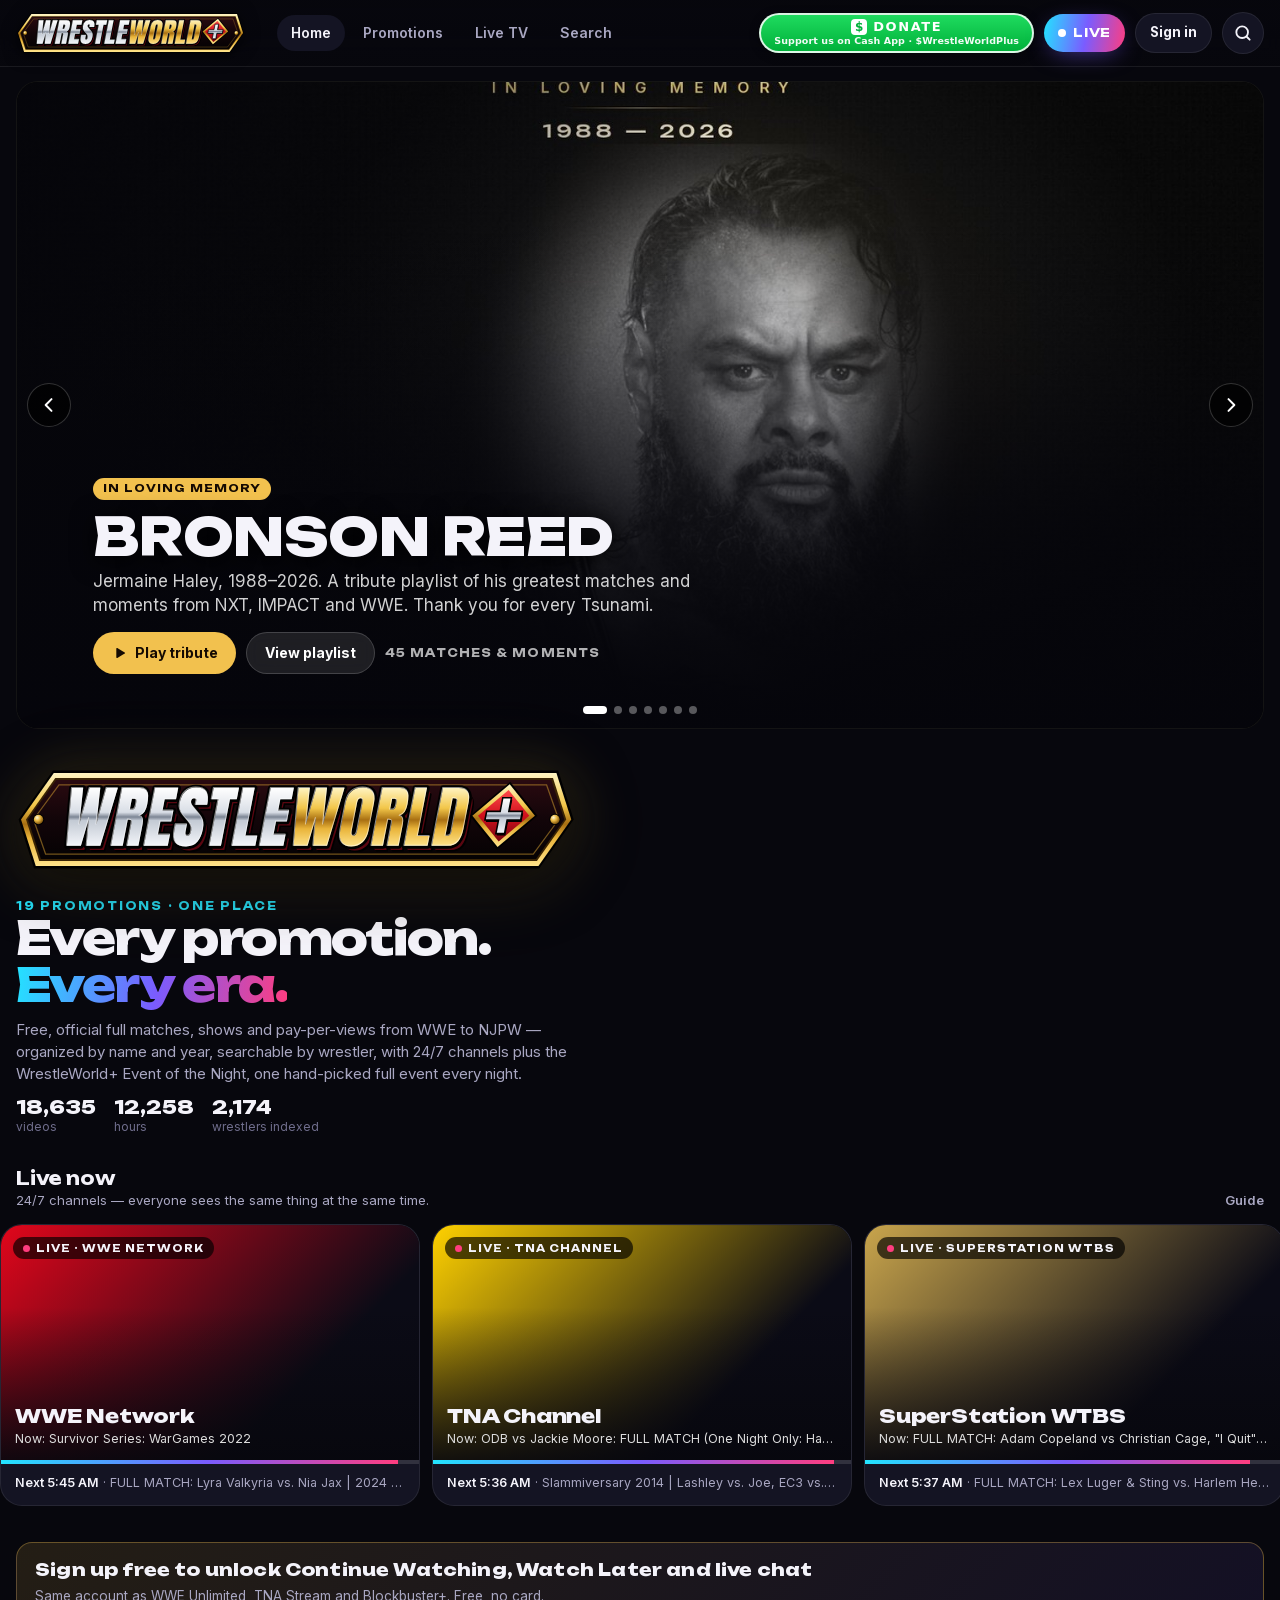
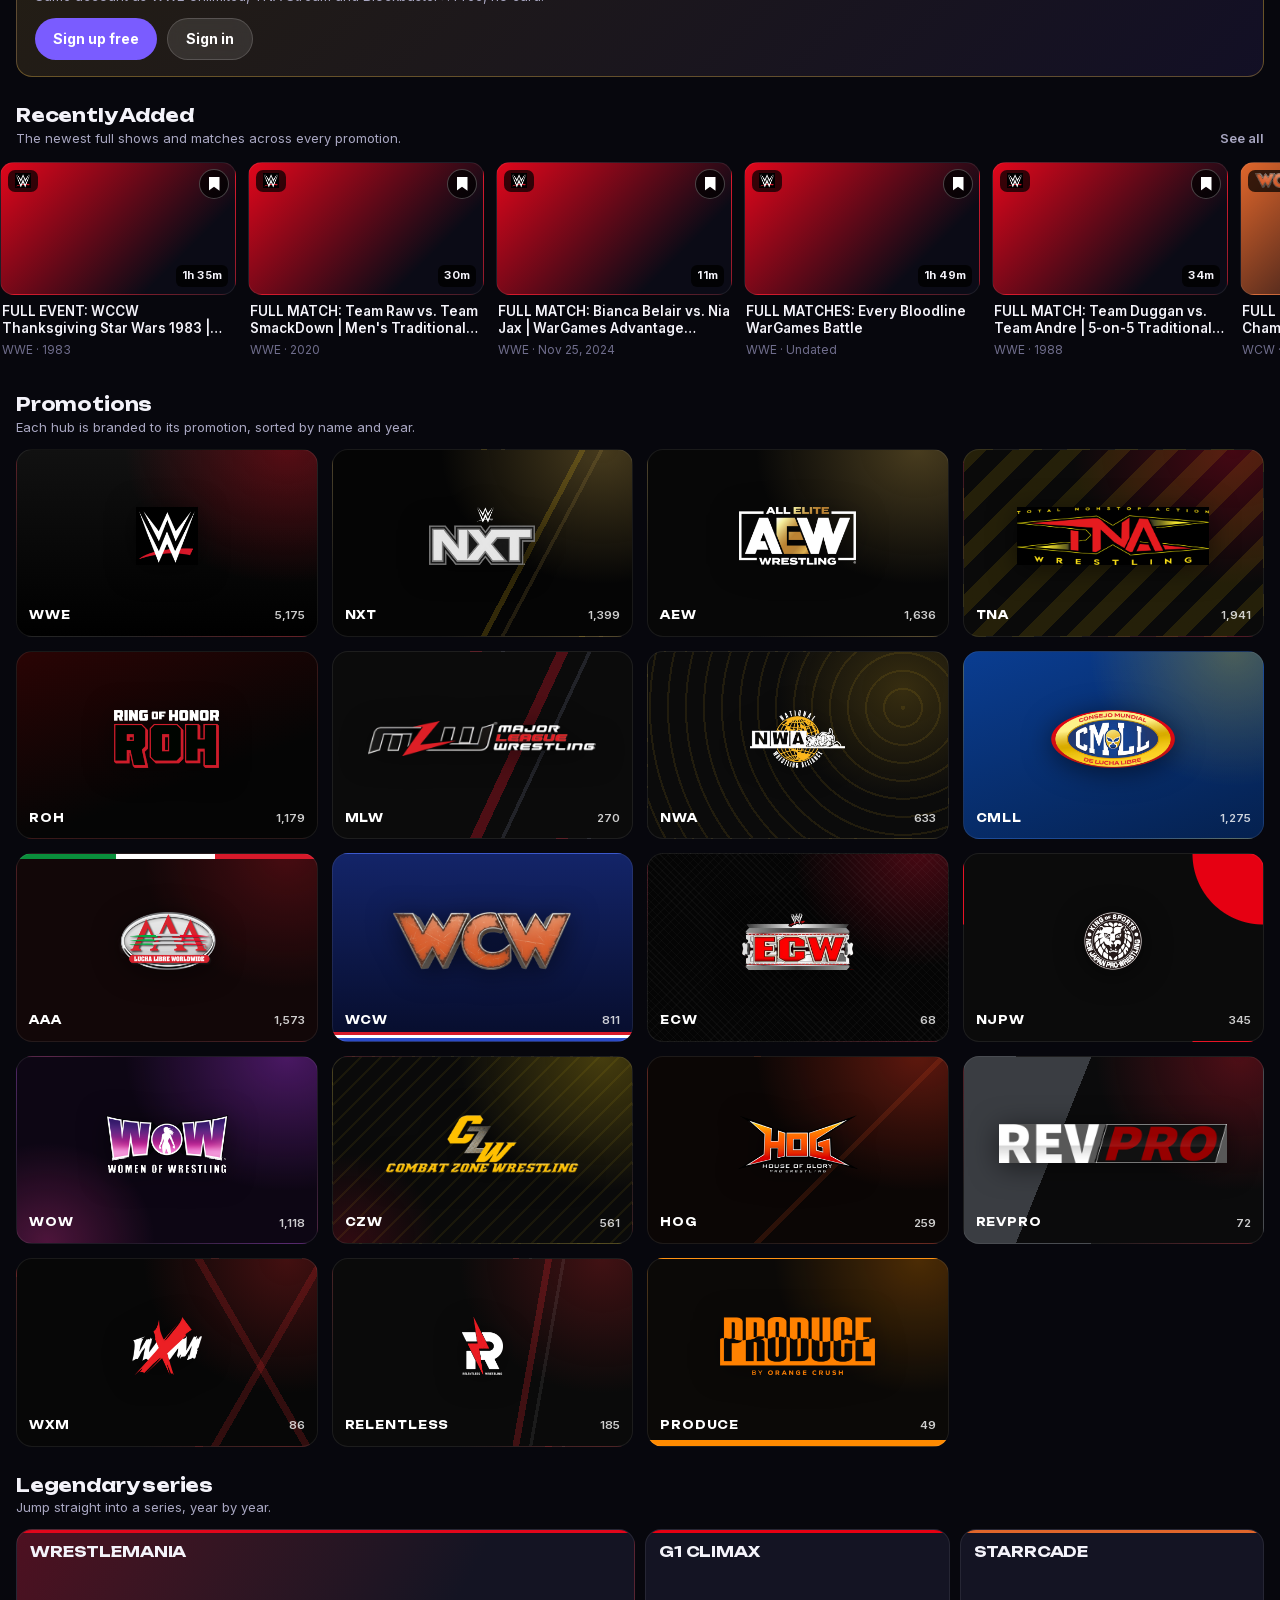
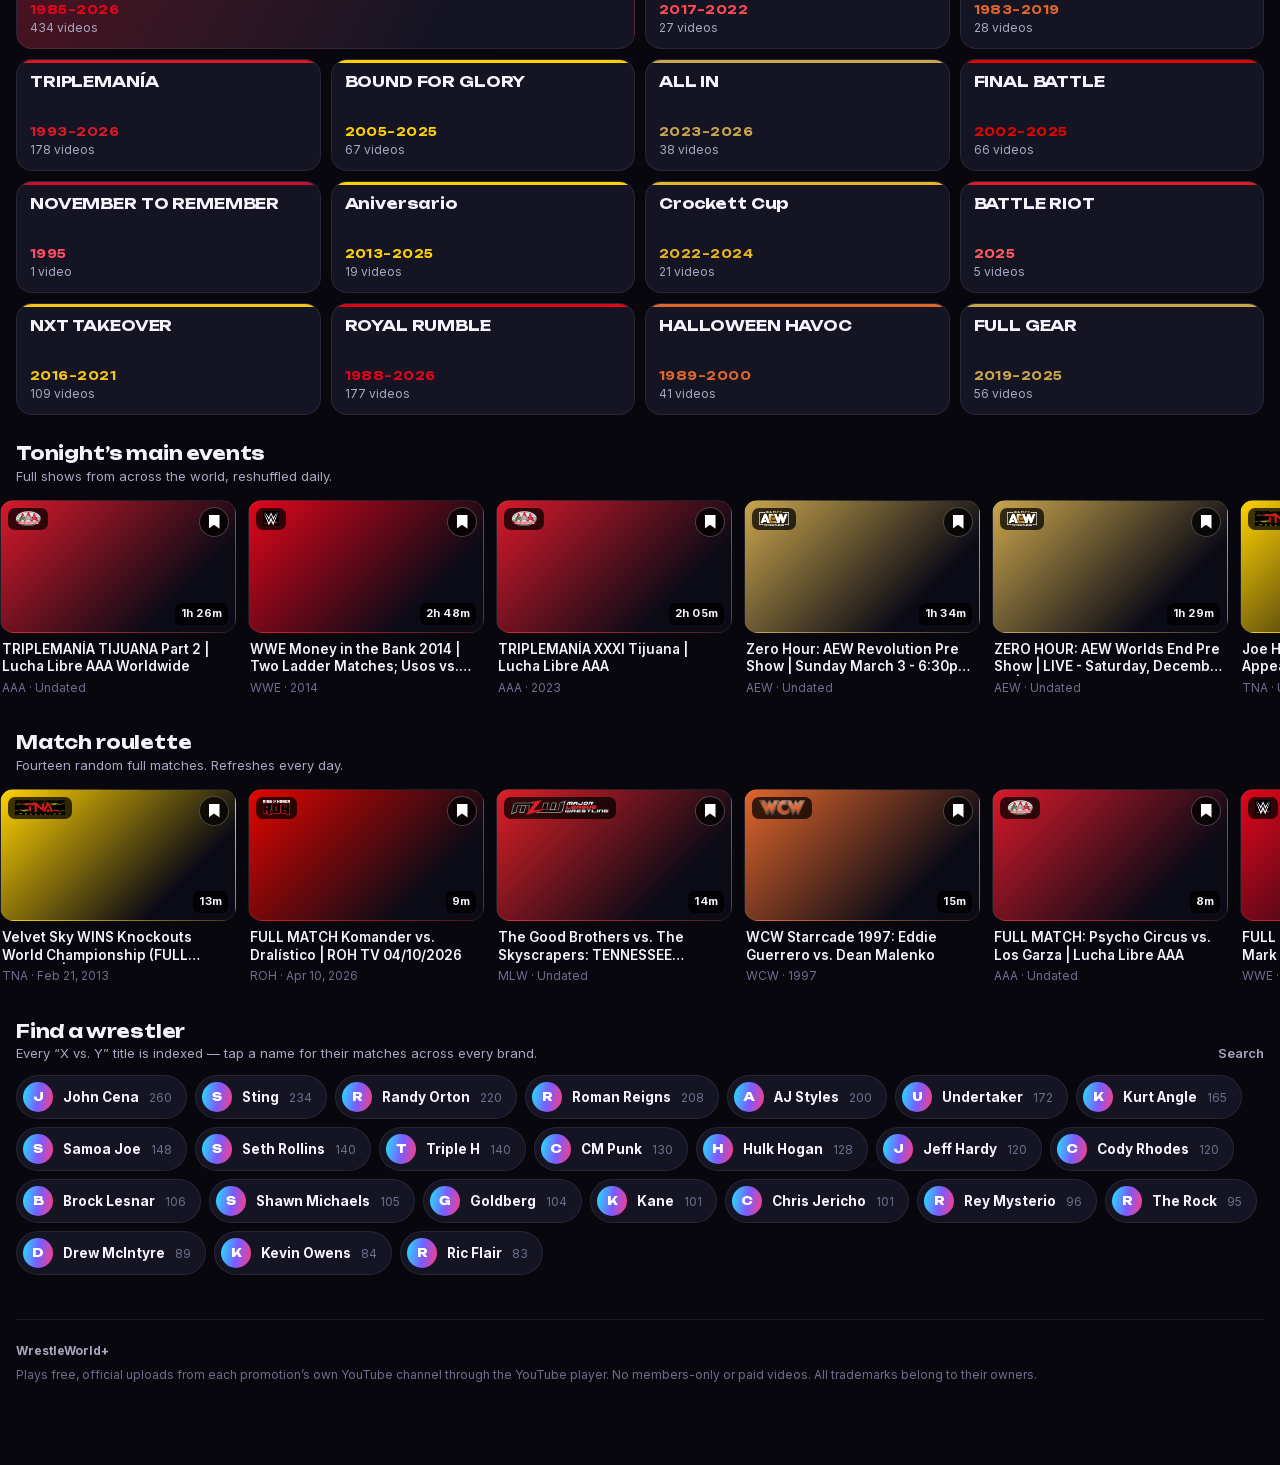
==== commit 146d69d1: "Publish WrestleWorld+ 2026-11-28 02:22" ====
--- a/index.html
+++ b/index.html
@@ -5,7 +5,7 @@
 <meta name="description" content="Free, official full matches, shows and pay-per-views from WWE, NXT, AEW, TNA, ROH, MLW, NWA, CMLL, AAA, WCW, ECW, NJPW, WOW, CZW, HOG, RevPro, WXM, Relentless and PRODUCE — by name and year, searchable by wrestler, with 24/7 channels.">
 <meta name="theme-color" content="#07070D"><meta name="apple-mobile-web-app-capable" content="yes"><meta name="mobile-web-app-capable" content="yes">
 <meta name="apple-mobile-web-app-status-bar-style" content="black-translucent"><meta name="apple-mobile-web-app-title" content="WrestleWorld+">
-<link rel="manifest" href="manifest.json"><link rel="icon" type="image/svg+xml" href="mark.svg?v=202611270953"><link rel="icon" type="image/png" sizes="32x32" href="icon-32.png?v=202611270953"><link rel="apple-touch-icon" sizes="180x180" href="icon-180.png?v=202611270953">
+<link rel="manifest" href="manifest.json"><link rel="icon" type="image/svg+xml" href="mark.svg?v=202611280221"><link rel="icon" type="image/png" sizes="32x32" href="icon-32.png?v=202611280221"><link rel="apple-touch-icon" sizes="180x180" href="icon-180.png?v=202611280221">
 <link rel="canonical" href="https://chasebdillard-ai.github.io/wrestleworld-plus/">
 <meta property="og:type" content="website"><meta property="og:site_name" content="WrestleWorld+"><meta property="og:title" content="WrestleWorld+"><meta property="og:description" content="Every promotion. Every era. Free official full matches, shows and PPVs from WWE, AEW, TNA, NJPW and more, plus 24/7 channels."><meta property="og:url" content="https://chasebdillard-ai.github.io/wrestleworld-plus/">
 <meta property="og:image" content="https://chasebdillard-ai.github.io/wrestleworld-plus/og-1200.png?v=ca3a8a93d7"><meta property="og:image:secure_url" content="https://chasebdillard-ai.github.io/wrestleworld-plus/og-1200.png?v=ca3a8a93d7"><meta property="og:image:type" content="image/png"><meta property="og:image:width" content="1200"><meta property="og:image:height" content="630"><meta property="og:image:alt" content="WrestleWorld+ logo">
@@ -27,18 +27,18 @@
 try{if(/[?&]preview=wwplus2026(&|$)/.test(location.search)){localStorage.setItem("ww_preview","wwplus2026");history.replaceState(null,"",location.pathname+location.hash);}pv=localStorage.getItem("ww_preview")==="wwplus2026";}catch(e){}
 window.WW_LAUNCH=L;window.WW_LOCKED=!pv&&Date.now()<L;
 if(window.WW_LOCKED)document.documentElement.className+=" wwgate";})();</script>
-<link rel="stylesheet" href="app.css?v=202611270953">
-<script src="donate.js?v=202611270953"></script>
+<link rel="stylesheet" href="app.css?v=202611280221">
+<script src="donate.js?v=202611280221"></script>
 </head><body>
-<div id="wwgate" aria-live="polite"><img src="logo.svg?v=202611270953" alt="WrestleWorld+"><div class="t">Tonight at 7PM EST</div><div class="c" id="wwgc">--:--:--</div></div>
-<header class="top"><div class="wrap"><a class="wm" href="#/" aria-label="WrestleWorld+ home"><img src="logo.svg?v=202611270953" alt="WrestleWorld+" width="199" height="40"></a>
+<div id="wwgate" aria-live="polite"><img src="logo.svg?v=202611280221" alt="WrestleWorld+"><div class="t">Tonight at 7PM EST</div><div class="c" id="wwgc">--:--:--</div></div>
+<header class="top"><div class="wrap"><a class="wm" href="#/" aria-label="WrestleWorld+ home"><img src="logo.svg?v=202611280221" alt="WrestleWorld+" width="199" height="40"></a>
 <nav><a href="#/" data-nav="home">Home</a><a href="#/promotions" data-nav="promos">Promotions</a><a href="#/live" data-nav="live">Live TV</a><a href="#/search/" data-nav="search">Search</a></nav>
 <span class="sp"></span><a class="hkd-btn hkd-hdr" href="https://cash.app/$WrestleWorldPlus" target="_blank" rel="noopener" aria-label="Donate: support us on Cash App, $WrestleWorldPlus"><span class="hkd-l"><span class="hkd-ic" aria-hidden="true">$</span>DONATE</span><span class="hkd-s">Support us on Cash App &middot; $WrestleWorldPlus</span></a><a class="livepill" href="#/live"><i class="dot"></i>Live</a><a class="ib" href="#/search/" aria-label="Search"><svg viewBox="0 0 24 24" fill="none" stroke="currentColor" stroke-width="2.2" stroke-linecap="round"><circle cx="11" cy="11" r="7"/><path d="M20 20l-3.5-3.5"/></svg></a></div></header>
 <main id="app"><div class="wrap"><div class="skel" style="margin-top:24px"></div><div class="skel" style="margin-top:14px;height:120px"></div></div></main>
 <nav class="bnav"><a href="#/" data-nav="home"><svg viewBox="0 0 24 24" fill="none" stroke="currentColor" stroke-width="2" stroke-linejoin="round"><path d="M3 10.5L12 3l9 7.5V20a1 1 0 0 1-1 1h-5v-6H9v6H4a1 1 0 0 1-1-1z"/></svg><span>Home</span></a><a href="#/promotions" data-nav="promos"><svg viewBox="0 0 24 24" fill="none" stroke="currentColor" stroke-width="2"><rect x="3" y="3" width="7.5" height="7.5" rx="2"/><rect x="13.5" y="3" width="7.5" height="7.5" rx="2"/><rect x="3" y="13.5" width="7.5" height="7.5" rx="2"/><rect x="13.5" y="13.5" width="7.5" height="7.5" rx="2"/></svg><span>Promotions</span></a><a href="#/live" data-nav="live"><svg viewBox="0 0 24 24" fill="none" stroke="currentColor" stroke-width="2" stroke-linecap="round" stroke-linejoin="round"><rect x="3" y="6" width="18" height="13" rx="2"/><path d="M8 2l4 4 4-4"/><circle cx="12" cy="12.5" r="2" fill="currentColor"/></svg><span>Live TV</span></a><a href="#/search/" data-nav="search"><svg viewBox="0 0 24 24" fill="none" stroke="currentColor" stroke-width="2.2" stroke-linecap="round"><circle cx="11" cy="11" r="7"/><path d="M20 20l-3.5-3.5"/></svg><span>Search</span></a><a class="hkd-btn hkd-bn" href="https://cash.app/$WrestleWorldPlus" target="_blank" rel="noopener" aria-label="Donate: support us on Cash App, $WrestleWorldPlus"><span class="hkd-ic" aria-hidden="true">$</span><span>Donate</span></a></nav>
 <div class="sheet" id="sheet" hidden role="dialog" aria-label="Player"></div>
-<script>window.WW_VLR=["7Czn_HHW1Ls", "jqG-VR2PTac", "OTNRubJlVHg", "pe_R6uDTcQE", "jdu2c9fq9_E", "sAndeYqHya0", "akdaM7rpMX4", "WYsEjg3WaqU", "6SN2Pz_maFg", "2mUTpCgJNr8", "MPj2jxB6j_Q", "vNkc_qo-YjY", "IT9sGupQB50", "_b6o8y1w3_E", "wH0-edjH3Lk", "sqRYKCH8dUc", "vHI1PsqK5zs", "bWhFK5sBOo4", "vXJPGCOHIY8", "ckMuomguxFU", "YU3l_0u42pE", "lRFp8V--xzM", "gPasZ90HRog", "6yAdnRUo8rE", "JX6JBT3jdOM", "_yd5cZkEzaY", "hEICryO_2pY", "LFfcF17ePtg", "D8uVqJzqxDQ", "vNPLhM227yc", "kaVn0C_g9Zw", "TwJ0so0kTRU", "F8_YvQ8z3Xk", "g7TPGbW8v1s", "XqY2fRy12ss", "fwCz6of6El4", "FlXQ9NIMaTw", "98Xo93FJSh0", "GKSIxUMdgKc", "G4xaB9YGYJU"];window.WW_VER="202611270953";window.WW_ORDER=["wwe", "nxt", "aew", "tna", "roh", "mlw", "nwa", "cmll", "aaa", "wcw", "ecw", "njpw", "wow", "czw", "hog", "revpro", "wxm", "relentless", "produce"];window.WW_BRANDS={"wwe": {"name": "WWE", "full": "WWE", "tag": "WWE & WWF main roster — WrestleMania to Raw, every PLE and episode sorted by name and year.", "b1": "#E1061B", "bg": "radial-gradient(90% 120% at 90% 0%,#E1061B55,transparent 60%),linear-gradient(180deg,#111,#000)", "pat": "radial-gradient(70% 90% at 92% 10%,#E1061B66,transparent 60%),repeating-linear-gradient(-28deg,#ffffff05 0 2px,transparent 2px 22px),linear-gradient(180deg,#141414,#000)", "tt": "uppercase", "channel": "wwenet", "logo": "logos/wwe.png"}, "nxt": {"name": "NXT", "full": "WWE NXT", "tag": "TakeOver, Stand & Deliver, Halloween Havoc and every NXT era, by name and year.", "b1": "#F5C518", "bink": "#0A0A0A", "bg": "linear-gradient(118deg,transparent 0 62%,#F5C51830 62% 63.5%,transparent 63.5% 67%,#C9A54C26 67% 68%,transparent 68%),radial-gradient(90% 120% at 90% 0%,#C9A54C55,transparent 60%),#050505", "pat": "linear-gradient(118deg,transparent 0 56%,#F5C51838 56% 58%,transparent 58% 62%,#C9A54C2e 62% 63%,transparent 63%),radial-gradient(70% 100% at 92% 0%,#F5C51850,transparent 60%),repeating-linear-gradient(-28deg,#ffffff04 0 2px,transparent 2px 22px),linear-gradient(180deg,#0e0e0e,#000)", "tt": "uppercase", "channel": "wwenet", "logo": "logos/nxt.png"}, "aew": {"name": "AEW", "full": "All Elite Wrestling", "tag": "Dynamite, Collision, Rampage and every pay-per-view — by name and year.", "b1": "#C9A54C", "bink": "#0A0A0A", "bg": "radial-gradient(90% 120% at 90% 0%,#C9A54C55,transparent 60%),#070707", "pat": "linear-gradient(115deg,transparent 0 58%,#C9A54C22 58% 59%,transparent 59% 64%,#C9A54C18 64% 65%,transparent 65%),radial-gradient(70% 110% at 90% 0%,#C9A54C55,transparent 60%),#060606", "tt": "uppercase", "channel": "aew", "logo": "logos/aew.png"}, "tna": {"name": "TNA", "full": "TNA Wrestling", "tag": "Total Nonstop Action — Bound for Glory, iMPACT!, Xplosion and the X-Division.", "b1": "#FFD100", "bink": "#111", "bg": "repeating-linear-gradient(135deg,#FFD1001c 0 16px,transparent 16px 34px),radial-gradient(90% 120% at 90% 0%,#E4002B44,transparent 60%),#0A0A0A", "pat": "repeating-linear-gradient(135deg,#FFD10016 0 18px,transparent 18px 38px),radial-gradient(70% 100% at 92% 0%,#E4002B55,transparent 60%),#090909", "tt": "uppercase", "channel": "tnach", "logo": "logos/tna.png"}, "roh": {"name": "ROH", "full": "Ring of Honor", "tag": "Final Battle, Supercard of Honor and pure wrestling since 2002.", "b1": "#E10600", "bg": "linear-gradient(160deg,#2a0404,#050505 65%)", "pat": "linear-gradient(160deg,#300606,#050505 62%),radial-gradient(50% 80% at 95% 100%,#E1060044,transparent)", "tt": "uppercase", "logo": "logos/roh.png"}, "mlw": {"name": "MLW", "full": "Major League Wrestling", "tag": "Fusion, Battle Riot, SuperFight and War Chamber.", "b1": "#DE1F26", "b1x": "#FF5A60", "bg": "linear-gradient(115deg,#0b0b0b 0 58%,#DE1F2655 58% 61%,#0b0b0b 61% 66%,#cfd8dc22 66% 67%,#0b0b0b 67%)", "pat": "linear-gradient(115deg,transparent 0 60%,#DE1F2666 60% 63%,transparent 63% 68%,#cfd8dc33 68% 69%,transparent 69%),radial-gradient(60% 90% at 90% 0%,#cfd8dc22,transparent 60%),#0a0a0a", "tt": "uppercase", "logo": "logos/mlw.png"}, "nwa": {"name": "NWA", "full": "National Wrestling Alliance", "tag": "Powerrr, Crockett Cup and the Ten Pounds of Gold.", "b1": "#E5B524", "bink": "#111", "bg": "repeating-radial-gradient(circle at 85% 30%,#E5B5241a 0 2px,transparent 2px 18px),radial-gradient(70% 100% at 85% 20%,#E5B52433,transparent 60%),#0b0b0b", "pat": "repeating-radial-gradient(circle at 88% 30%,#E5B5241c 0 2px,transparent 2px 20px),radial-gradient(60% 100% at 88% 20%,#E5B52440,transparent 60%),#0a0a0a", "channel": "wtbs", "logo": "logos/nwa.png"}, "cmll": {"name": "CMLL", "full": "Consejo Mundial de Lucha Libre", "tag": "Arena México desde 1933 — Aniversario, Homenaje a Dos Leyendas y más.", "b1": "#FFD200", "bink": "#0A1F4F", "bg": "radial-gradient(80% 120% at 90% 0%,#FFD20044,transparent 60%),linear-gradient(160deg,#0A3D91,#05214F)", "pat": "radial-gradient(circle at 92% 40%,transparent 0 26%,#FFD20033 26% 28%,transparent 28% 34%,#D7192A33 34% 35.5%,transparent 35.5%),linear-gradient(160deg,#0B47A8,#041A42)", "logo": "logos/cmll.png"}, "aaa": {"name": "AAA", "full": "Lucha Libre AAA Worldwide", "tag": "Triplemanía, Verano de Escándalo, Rey de Reyes — lucha libre from the official AAA channel.", "b1": "#D7192A", "bg": "linear-gradient(90deg,#0A8F3C 0 33%,#ffffff 33% 66%,#D7192A 66%) top/100% 5px no-repeat,radial-gradient(80% 120% at 90% 0%,#D7192A44,transparent 60%),#120708", "pat": "linear-gradient(90deg,#0A8F3C 0 33.3%,#f4f4f4 33.3% 66.6%,#D7192A 66.6%) top/100% 6px no-repeat,radial-gradient(60% 100% at 10% 100%,#0A8F3C33,transparent 60%),radial-gradient(70% 100% at 90% 0%,#D7192A55,transparent 60%),#100607", "tt": "uppercase", "logo": "logos/aaa.png"}, "wcw": {"name": "WCW", "full": "World Championship Wrestling", "tag": "Nitro, Thunder, Starrcade, Halloween Havoc — the WCW vault by name and year.", "b1": "#E0662B", "bg": "linear-gradient(180deg,transparent 0 calc(100% - 9px),#D7192A calc(100% - 9px) calc(100% - 6px),#fff calc(100% - 6px) calc(100% - 3px),#2B4BC8 calc(100% - 3px)),linear-gradient(180deg,#132468,#070d2c)", "pat": "linear-gradient(180deg,transparent 0 calc(100% - 9px),#D7192A calc(100% - 9px) calc(100% - 6px),#fff calc(100% - 6px) calc(100% - 3px),#2B4BC8 calc(100% - 3px)),radial-gradient(60% 100% at 90% 10%,#E0662B33,transparent 60%),linear-gradient(180deg,#14286F,#060B26)", "tt": "uppercase", "channel": "wtbs", "logo": "logos/wcw.png"}, "ecw": {"name": "ECW", "full": "Extreme Championship Wrestling", "tag": "Hardcore TV, November to Remember, Barely Legal — extreme, from the WWE vault.", "b1": "#C8102E", "b1x": "#FF4D63", "bg": "repeating-linear-gradient(45deg,#ffffff07 0 1px,transparent 1px 5px),repeating-linear-gradient(-45deg,#ffffff05 0 1px,transparent 1px 7px),radial-gradient(70% 100% at 90% 0%,#C8102E55,transparent 60%),#050505", "pat": "repeating-linear-gradient(45deg,#ffffff08 0 1px,transparent 1px 5px),repeating-linear-gradient(-45deg,#ffffff06 0 1px,transparent 1px 7px),radial-gradient(70% 100% at 90% 0%,#C8102E66,transparent 60%),#040404", "tt": "uppercase", "hw": "900", "logo": "logos/ecw.png"}, "njpw": {"name": "NJPW", "full": "New Japan Pro-Wrestling", "tag": "King of Sports — NJPW STRONG, G1 Climax and free classics from the official channels.", "b1": "#E60012", "b1x": "#FF4A55", "bg": "radial-gradient(circle at 100% 0%,#E60012 0 70px,transparent 71px),#0b0b0b", "pat": "radial-gradient(circle at 100% 0%,#E60012 0 150px,transparent 151px),radial-gradient(circle at 100% 0%,transparent 0 190px,#ffffff14 190px 192px,transparent 193px),linear-gradient(180deg,#121212,#050505)", "tt": "uppercase", "logo": "logos/njpw.png"}, "wow": {"name": "WOW", "full": "WOW — Women Of Wrestling", "tag": "Women Of Wrestling — weekly episodes, title fights and classic WOW Superheroes matches from the official channel.", "b1": "#C13CFF", "b1x": "#E07BFF", "bg": "radial-gradient(90% 120% at 90% 0%,#C13CFF55,transparent 60%),radial-gradient(60% 90% at 10% 100%,#FF3DA844,transparent 60%),#0d0614", "pat": "radial-gradient(70% 100% at 92% 0%,#C13CFF66,transparent 60%),radial-gradient(50% 80% at 8% 100%,#FF3DA855,transparent 60%),repeating-linear-gradient(-28deg,#ffffff05 0 2px,transparent 2px 22px),linear-gradient(180deg,#160a22,#07030c)", "tt": "uppercase", "logo": "logos/wow.png"}, "czw": {"name": "CZW", "full": "Combat Zone Wrestling", "tag": "Tournament of Death, Cage of Death, Best of the Best and Dojo Wars — ultraviolence from the official CZW channel.", "b1": "#F7D417", "bink": "#111", "bg": "repeating-linear-gradient(-45deg,#F7D41712 0 2px,transparent 2px 14px),radial-gradient(80% 120% at 90% 0%,#F7D41740,transparent 60%),radial-gradient(50% 80% at 5% 100%,#C8102E33,transparent 60%),#0a0a0a", "pat": "repeating-linear-gradient(-45deg,#F7D41714 0 2px,transparent 2px 16px),radial-gradient(70% 100% at 92% 0%,#F7D41750,transparent 60%),radial-gradient(45% 80% at 5% 100%,#C8102E40,transparent 60%),#080808", "tt": "uppercase", "hw": "900", "logo": "logos/czw.png"}, "hog": {"name": "HOG", "full": "House of Glory Wrestling", "tag": "High Intensity, Superclash and every HOG live show from New York City — free on the official channel.", "b1": "#FF5A1F", "b1x": "#FF7A45", "bg": "linear-gradient(135deg,transparent 0 60%,#FF5A1F22 60% 61.5%,transparent 61.5%),radial-gradient(90% 120% at 90% 0%,#FF3B1F55,transparent 60%),#0b0605", "pat": "linear-gradient(135deg,transparent 0 58%,#FFB01F26 58% 59.5%,transparent 59.5% 64%,#FF3B1F2a 64% 65%,transparent 65%),radial-gradient(70% 100% at 92% 0%,#FF5A1F66,transparent 60%),linear-gradient(180deg,#140805,#050202)", "tt": "uppercase", "logo": "logos/hog.png"}, "revpro": {"name": "RevPro", "full": "Revolution Pro Wrestling", "tag": "Britain's RevPro — High Stakes, Uprising, Summer Sizzler and free full matches from the official channel.", "b1": "#D2142B", "b1x": "#FF4D5E", "bg": "linear-gradient(112deg,#3a3d42 0 34%,transparent 34%),radial-gradient(80% 120% at 92% 0%,#D2142B55,transparent 60%),#0b0b0c", "pat": "linear-gradient(112deg,#2c2f33 0 30%,#D2142B 30% 31%,transparent 31%),radial-gradient(70% 100% at 92% 0%,#D2142B55,transparent 60%),linear-gradient(180deg,#141416,#060607)", "tt": "uppercase", "logo": "logos/revpro.png"}, "wxm": {"name": "WXM", "full": "WXM — Wrestling Xtreme Mania", "tag": "India's Wrestling Xtreme Mania — Ground Zero full episodes, Powerbomb and full matches from the official channel.", "b1": "#E8282B", "b1x": "#FF5A5C", "bg": "linear-gradient(60deg,transparent 0 70%,#E8282B30 70% 72%,transparent 72%),linear-gradient(120deg,transparent 0 74%,#E8282B30 74% 76%,transparent 76%),radial-gradient(80% 120% at 90% 0%,#E8282B44,transparent 60%),#070707", "pat": "linear-gradient(60deg,transparent 0 68%,#E8282B44 68% 71%,transparent 71%),linear-gradient(120deg,transparent 0 73%,#E8282B44 73% 76%,transparent 76%),radial-gradient(60% 100% at 92% 0%,#E8282B44,transparent 60%),#060606", "tt": "uppercase", "hw": "900", "logo": "logos/wxm.png"}, "relentless": {"name": "Relentless", "full": "Relentless Wrestling", "tag": "Pacific Northwest pro wrestling from Spokane — Monumental, Pinnacle and full matches from the official channel.", "b1": "#E3262E", "b1x": "#FF5259", "bg": "linear-gradient(100deg,transparent 0 64%,#E3262E40 64% 66%,transparent 66% 69%,#ffffff12 69% 70%,transparent 70%),radial-gradient(80% 120% at 90% 0%,#E3262E40,transparent 60%),#0a0a0a", "pat": "linear-gradient(100deg,transparent 0 62%,#E3262E55 62% 65%,transparent 65% 69%,#ffffff18 69% 70.5%,transparent 70.5%),radial-gradient(60% 100% at 92% 0%,#E3262E44,transparent 60%),linear-gradient(180deg,#111,#040404)", "tt": "uppercase", "logo": "logos/relentless.png"}, "produce": {"name": "PRODUCE", "full": "PRODUCE Wrestling", "tag": "PRODUCE by Orange Crush — curated volumes, Criterion and free full matches from the official channel.", "b1": "#FF8A00", "bink": "#111", "bg": "linear-gradient(180deg,transparent 0 calc(100% - 6px),#FF8A00 calc(100% - 6px)),radial-gradient(80% 120% at 90% 0%,#FF8A0044,transparent 60%),#0b0907", "pat": "linear-gradient(180deg,transparent 0 calc(100% - 8px),#FF8A00 calc(100% - 8px)),radial-gradient(70% 100% at 92% 0%,#FF8A0055,transparent 60%),repeating-linear-gradient(90deg,#ffffff05 0 1px,transparent 1px 18px),#0a0806", "tt": "uppercase", "logo": "logos/produce.png"}, "watchaew": {"name": "Watch AEW", "full": "Watch AEW", "tag": "The official free AEW channel, live 24/7.", "b1": "#C9A74A", "bink": "#0A0A0A", "bg": "radial-gradient(90% 120% at 90% 0%,#C9A74A55,transparent 60%),#070707", "pat": "radial-gradient(90% 120% at 90% 0%,#C9A74A55,transparent 60%),#060606", "tt": "uppercase", "logo": "logos/watchaew.png"}, "ww": {"name": "WrestleWorld+", "full": "WrestleWorld+ Event of the Night", "tag": "One full event every night at 8:00 PM ET.", "b1": "#F2C14E", "bink": "#140A02", "bg": "radial-gradient(90% 120% at 90% 0%,#F2C14E44,transparent 60%),linear-gradient(180deg,#2a0a12,#07070D)", "pat": "radial-gradient(90% 120% at 90% 0%,#F2C14E44,transparent 60%),#07070D", "tt": "uppercase", "logo": "eotn-logo.svg"}};</script>
-<script>(function(){function boot(){var s=document.createElement("script");s.src="app.js?v=202611270953";document.body.appendChild(s);}
+<script>window.WW_VLR=["7Czn_HHW1Ls", "jqG-VR2PTac", "OTNRubJlVHg", "pe_R6uDTcQE", "jdu2c9fq9_E", "sAndeYqHya0", "akdaM7rpMX4", "WYsEjg3WaqU", "6SN2Pz_maFg", "2mUTpCgJNr8", "MPj2jxB6j_Q", "vNkc_qo-YjY", "IT9sGupQB50", "_b6o8y1w3_E", "wH0-edjH3Lk", "sqRYKCH8dUc", "vHI1PsqK5zs", "bWhFK5sBOo4", "vXJPGCOHIY8", "ckMuomguxFU", "YU3l_0u42pE", "lRFp8V--xzM", "gPasZ90HRog", "6yAdnRUo8rE", "JX6JBT3jdOM", "_yd5cZkEzaY", "hEICryO_2pY", "LFfcF17ePtg", "D8uVqJzqxDQ", "vNPLhM227yc", "kaVn0C_g9Zw", "TwJ0so0kTRU", "F8_YvQ8z3Xk", "g7TPGbW8v1s", "XqY2fRy12ss", "fwCz6of6El4", "FlXQ9NIMaTw", "98Xo93FJSh0", "GKSIxUMdgKc", "G4xaB9YGYJU"];window.WW_REED=[{"id": "dVOCPcp1UcE", "t": "WWE remembers Jermaine Haley, also known as Bronson Reed", "d": 60, "b": "wwe", "k": "s", "ch": "Tribute"}, {"id": "qMABF02JCRo", "t": "FULL EPISODE: Gargano makes Cole tap out in wild brawl; Reed vs. Lumis: WWE NXT, July 17, 2019", "d": 3290, "b": "nxt", "k": "p", "ch": "NXT 2019–2021"}, {"id": "8hhv_Tcth0Q", "t": "Matt Riddle vs. Bronson Reed: WWE NXT, Oct. 16, 2019", "d": 176, "b": "nxt", "k": "m", "ch": "NXT 2019–2021"}, {"id": "dmgjlcQ7DFM", "t": "Damian Priest vs. Bronson Reed: WWE NXT, Aug. 12, 2020", "d": 190, "b": "nxt", "k": "m", "ch": "NXT 2019–2021"}, {"id": "m4G_SLBExaU", "t": "Bronson Reed vs. Austin Theory: WWE NXT, April 27, 2021", "d": 188, "b": "nxt", "k": "m", "ch": "NXT 2019–2021"}, {"id": "EwXsZxz-ko8", "t": "Bronson Reed carries weight of the nation on his shoulders: WWE Network Exclusive, April 7, 2021", "d": 62, "b": "nxt", "k": "s", "ch": "NXT 2019–2021"}, {"id": "CSOOREnfXJo", "t": "FULL MATCH: Johnny Gargano vs. Bronson Reed | NXT North American Title: NXT Stand & Deliver 2021", "d": 1264, "b": "nxt", "k": "m", "ch": "NXT 2019–2021"}, {"id": "LOr6REg-U2g", "t": "Johnny Gargano vs. Bronson Reed – NXT North American Title Steel Cage Match: WWE NXT, May 18, 2021", "d": 301, "b": "nxt", "k": "m", "ch": "NXT 2019–2021"}, {"id": "usUD2dURWz8", "t": "FULL MATCH: Adam Cole vs. Bronson Reed: NXT, July 27, 2021", "d": 732, "b": "nxt", "k": "m", "ch": "NXT 2019–2021"}, {"id": "WK67CumnwCc", "t": "JONAH Makes a VIOLENT Debut! | Turning Point, Nov 20, 2021", "d": 270, "b": "tna", "k": "s", "ch": "IMPACT as JONAH, 2021–2022"}, {"id": "rUtbYBA8pO0", "t": "JONAH vs. Josh Alexander (FULL MATCH) | Hard To Kill 2022", "d": 1260, "b": "tna", "k": "m", "ch": "IMPACT as JONAH, 2021–2022"}, {"id": "sTiSQ4IlW0w", "t": "FULL MATCH | JONAH vs Crazzy Steve | IMPACT! Feb 3, 2022", "d": 540, "b": "tna", "k": "m", "ch": "IMPACT as JONAH, 2021–2022"}, {"id": "dFRX_8wwaLE", "t": "Wrestling MONSTER WAR | JONAH and PCO go at it | IMPACT! Mar 3, 2022", "d": 511, "b": "tna", "k": "m", "ch": "IMPACT as JONAH, 2021–2022"}, {"id": "wn3O1MYMb4g", "t": "JONAH vs. PCO (FULL MATCH) | Sacrifice 2022", "d": 900, "b": "tna", "k": "m", "ch": "IMPACT as JONAH, 2021–2022"}, {"id": "jPVa5DpC_e0", "t": "JONAH vs. Tomohiro Ishii (FULL MATCH) | TNA Rebellion 2022", "d": 1080, "b": "tna", "k": "m", "ch": "IMPACT as JONAH, 2021–2022"}, {"id": "sAZ3Wrpdhg0", "t": "Monsters Ball: JONAH vs PCO! | *FULL MATCH* | The TNA Classic Returns! IMPACT! May 5, 2022", "d": 1020, "b": "tna", "k": "m", "ch": "IMPACT as JONAH, 2021–2022"}, {"id": "EIRdsYXnOag", "t": "Akira Tozawa vs. Bronson Reed: Raw, Jan. 16, 2023", "d": 191, "b": "wwe", "k": "m", "ch": "WWE 2023–2024"}, {"id": "BIRlNAuH6GU", "t": "Bobby Lashley brawls with Bronson Reed following a double count-out: Raw, April 10, 2023", "d": 191, "b": "wwe", "k": "s", "ch": "WWE 2023–2024"}, {"id": "5JG7ID_XqZk", "t": "Ricochet vs. Bronson Reed: Raw highlights, May 22, 2023", "d": 187, "b": "wwe", "k": "m", "ch": "WWE 2023–2024"}, {"id": "RFhCrKRAr60", "t": "Gunther vs. “Big” Bronson Reed - Intercontinental Title Match: Raw highlights, Oct. 16, 2023", "d": 191, "b": "wwe", "k": "m", "ch": "WWE 2023–2024"}, {"id": "Dt05awxYtqk", "t": "Wes Lee vs. Johnny Gargano vs. Cameron Grimes vs. Bronson Reed: WWE NXT, Nov. 28, 2023", "d": 933, "b": "nxt", "k": "m", "ch": "WWE 2023–2024"}, {"id": "zyNNhap74ao", "t": "Bronson Reed wins the Andre the Giant Memorial Battle Royal: SmackDown highlights, April 5, 2024", "d": 192, "b": "wwe", "k": "s", "ch": "WWE 2023–2024"}, {"id": "GVaGrcimm5g", "t": "FULL MATCH: Sami Zayn vs. Chad Gable vs. Bronson Reed: King & Queen of the Ring 2024", "d": 1361, "b": "wwe", "k": "m", "ch": "WWE 2023–2024"}, {"id": "Bf7n1u_auu8", "t": "FULL MATCH: Braun Strowman vs. Bronson Reed vs. Chad Gable | Triple Threat Match: Raw, June 24, 2024", "d": 500, "b": "wwe", "k": "m", "ch": "WWE 2023–2024"}, {"id": "v_Dt899Ngv8", "t": "FULL MATCH: Braun Strowman vs. Bronson Reed: Raw, Aug. 26, 2024", "d": 601, "b": "wwe", "k": "m", "ch": "WWE 2023–2024"}, {"id": "0ze5YZiuUZA", "t": "FULL MATCH: Braun Strowman vs. Bronson Reed | Last Monster Standing Match: Raw, Sept. 30, 2024", "d": 907, "b": "wwe", "k": "m", "ch": "WWE 2023–2024"}, {"id": "4kMdpTPKeHA", "t": "Seth “Freakin” Rollins and “Big” Bronson Reed engage in a parking lot brawl: Raw, Oct. 28, 2024", "d": 191, "b": "wwe", "k": "s", "ch": "WWE 2023–2024"}, {"id": "htfCVyrqKRw", "t": "FULL MATCH: Seth Rollins vs. Bronson Reed: Crown Jewel 2024", "d": 1227, "b": "wwe", "k": "m", "ch": "WWE 2023–2024"}, {"id": "VssdVADuC0k", "t": "The Bloodline & Bronson Reed ambush Roman Reigns, Sami Zayn & The Usos: SmackDown, Nov. 15, 2024", "d": 192, "b": "wwe", "k": "s", "ch": "WWE 2023–2024"}, {"id": "kgfdYrsYPVM", "t": "FULL MATCH: Solo Sikoa costs Seth Rollins his match against “Big” Bronson Reed: Raw, Nov. 18, 2024", "d": 731, "b": "wwe", "k": "m", "ch": "WWE 2023–2024"}, {"id": "C12ewl9IHPU", "t": "Bronson Reed aligns with Seth Rollins & Bron Breakker: Saturday Night’s Main Event 2025", "d": 207, "b": "wwe", "k": "s", "ch": "The Vision, 2025–2026"}, {"id": "EcD8YYZoKyY", "t": "Bron Breakker and Bronson Reed steal the spotlight with first entrance: Raw highlights, June 2, 2025", "d": 121, "b": "wwe", "k": "s", "ch": "The Vision, 2025–2026"}, {"id": "bMADMZPC_Z8", "t": "FULL MATCH: Penta & Sami Zayn vs. Bronson Reed & Bron Breakker: Raw, June 30, 2025", "d": 974, "b": "wwe", "k": "m", "ch": "The Vision, 2025–2026"}, {"id": "HVqaoMZLbYk", "t": "FULL SEGMENT: Roman Reigns and Jey Uso take down Bron Breakker and Bronson Reed: Raw, July 21, 2025", "d": 1188, "b": "wwe", "k": "s", "ch": "The Vision, 2025–2026"}, {"id": "hEk7ZXTCoQQ", "t": "FULL MATCH: Roman Reigns & Jey Uso vs. Bron Breakker & Bronson Reed: SummerSlam 2025", "d": 2126, "b": "wwe", "k": "m", "ch": "The Vision, 2025–2026"}, {"id": "SC8lxzy1BHU", "t": "FULL MATCH: CM Punk & LA Knight vs. Bron Breakker & Bronson Reed: Raw, Aug. 11, 2025", "d": 1351, "b": "wwe", "k": "m", "ch": "The Vision, 2025–2026"}, {"id": "6m3DOJwYkas", "t": "FULL MATCH: Roman Reigns vs. Bronson Reed: Clash in Paris 2025", "d": 2745, "b": "wwe", "k": "m", "ch": "The Vision, 2025–2026"}, {"id": "6TRSvZpapxM", "t": "FULL MATCH: Cody Rhodes & Randy Orton vs. Bron Breakker & Bronson Reed: SmackDown, Oct. 3, 2025", "d": 921, "b": "wwe", "k": "m", "ch": "The Vision, 2025–2026"}, {"id": "PC0fdq6XTQ8", "t": "Roman Reigns challenges Bronson Reed to a match at Crown Jewel: Raw highlights, Oct. 6, 2025", "d": 208, "b": "wwe", "k": "s", "ch": "The Vision, 2025–2026"}, {"id": "7ZmmAhlfltk", "t": "FULL MATCH: Roman Reigns vs. Bronson Reed | Australian Street Fight: Crown Jewel 2025", "d": 2025, "b": "wwe", "k": "m", "ch": "The Vision, 2025–2026"}, {"id": "00jOWq2N_Qg", "t": "Jey Uso saves Jimmy Uso from Vision onslaught after Bronson Reed win: Raw highlights, Oct. 13, 2025", "d": 191, "b": "wwe", "k": "s", "ch": "The Vision, 2025–2026"}, {"id": "faaaZdKZRP8", "t": "FULL MATCH: CM Punk & Jey Uso vs. Bron Breakker & Bronson Reed: Raw, Nov. 3, 2025", "d": 1047, "b": "wwe", "k": "m", "ch": "The Vision, 2025–2026"}, {"id": "xwR0NnJPGF8", "t": "FULL MATCH: Cody Rhodes vs. Bronson Reed | Undisputed WWE Title Match: SmackDown, Nov. 14, 2025", "d": 667, "b": "wwe", "k": "m", "ch": "The Vision, 2025–2026"}, {"id": "RHz66MjAPSo", "t": "Bronson Reed RETURNS to level Oba Femi: Sunday Night's Main Event highlights", "d": 195, "b": "wwe", "k": "s", "ch": "The Vision, 2025–2026"}, {"id": "9VQDBxzrDzU", "t": "Oba Femi vs. Bronson Reed | Road to Money in the Bank 2026: WWE Playlist", "d": 1307, "b": "wwe", "k": "s", "ch": "The Vision, 2025–2026"}];window.WW_VER="202611280221";window.WW_ORDER=["wwe", "nxt", "aew", "tna", "roh", "mlw", "nwa", "cmll", "aaa", "wcw", "ecw", "njpw", "wow", "czw", "hog", "revpro", "wxm", "relentless", "produce"];window.WW_BRANDS={"wwe": {"name": "WWE", "full": "WWE", "tag": "WWE & WWF main roster — WrestleMania to Raw, every PLE and episode sorted by name and year.", "b1": "#E1061B", "bg": "radial-gradient(90% 120% at 90% 0%,#E1061B55,transparent 60%),linear-gradient(180deg,#111,#000)", "pat": "radial-gradient(70% 90% at 92% 10%,#E1061B66,transparent 60%),repeating-linear-gradient(-28deg,#ffffff05 0 2px,transparent 2px 22px),linear-gradient(180deg,#141414,#000)", "tt": "uppercase", "channel": "wwenet", "logo": "logos/wwe.png"}, "nxt": {"name": "NXT", "full": "WWE NXT", "tag": "TakeOver, Stand & Deliver, Halloween Havoc and every NXT era, by name and year.", "b1": "#F5C518", "bink": "#0A0A0A", "bg": "linear-gradient(118deg,transparent 0 62%,#F5C51830 62% 63.5%,transparent 63.5% 67%,#C9A54C26 67% 68%,transparent 68%),radial-gradient(90% 120% at 90% 0%,#C9A54C55,transparent 60%),#050505", "pat": "linear-gradient(118deg,transparent 0 56%,#F5C51838 56% 58%,transparent 58% 62%,#C9A54C2e 62% 63%,transparent 63%),radial-gradient(70% 100% at 92% 0%,#F5C51850,transparent 60%),repeating-linear-gradient(-28deg,#ffffff04 0 2px,transparent 2px 22px),linear-gradient(180deg,#0e0e0e,#000)", "tt": "uppercase", "channel": "wwenet", "logo": "logos/nxt.png"}, "aew": {"name": "AEW", "full": "All Elite Wrestling", "tag": "Dynamite, Collision, Rampage and every pay-per-view — by name and year.", "b1": "#C9A54C", "bink": "#0A0A0A", "bg": "radial-gradient(90% 120% at 90% 0%,#C9A54C55,transparent 60%),#070707", "pat": "linear-gradient(115deg,transparent 0 58%,#C9A54C22 58% 59%,transparent 59% 64%,#C9A54C18 64% 65%,transparent 65%),radial-gradient(70% 110% at 90% 0%,#C9A54C55,transparent 60%),#060606", "tt": "uppercase", "channel": "aew", "logo": "logos/aew.png"}, "tna": {"name": "TNA", "full": "TNA Wrestling", "tag": "Total Nonstop Action — Bound for Glory, iMPACT!, Xplosion and the X-Division.", "b1": "#FFD100", "bink": "#111", "bg": "repeating-linear-gradient(135deg,#FFD1001c 0 16px,transparent 16px 34px),radial-gradient(90% 120% at 90% 0%,#E4002B44,transparent 60%),#0A0A0A", "pat": "repeating-linear-gradient(135deg,#FFD10016 0 18px,transparent 18px 38px),radial-gradient(70% 100% at 92% 0%,#E4002B55,transparent 60%),#090909", "tt": "uppercase", "channel": "tnach", "logo": "logos/tna.png"}, "roh": {"name": "ROH", "full": "Ring of Honor", "tag": "Final Battle, Supercard of Honor and pure wrestling since 2002.", "b1": "#E10600", "bg": "linear-gradient(160deg,#2a0404,#050505 65%)", "pat": "linear-gradient(160deg,#300606,#050505 62%),radial-gradient(50% 80% at 95% 100%,#E1060044,transparent)", "tt": "uppercase", "logo": "logos/roh.png"}, "mlw": {"name": "MLW", "full": "Major League Wrestling", "tag": "Fusion, Battle Riot, SuperFight and War Chamber.", "b1": "#DE1F26", "b1x": "#FF5A60", "bg": "linear-gradient(115deg,#0b0b0b 0 58%,#DE1F2655 58% 61%,#0b0b0b 61% 66%,#cfd8dc22 66% 67%,#0b0b0b 67%)", "pat": "linear-gradient(115deg,transparent 0 60%,#DE1F2666 60% 63%,transparent 63% 68%,#cfd8dc33 68% 69%,transparent 69%),radial-gradient(60% 90% at 90% 0%,#cfd8dc22,transparent 60%),#0a0a0a", "tt": "uppercase", "logo": "logos/mlw.png"}, "nwa": {"name": "NWA", "full": "National Wrestling Alliance", "tag": "Powerrr, Crockett Cup and the Ten Pounds of Gold.", "b1": "#E5B524", "bink": "#111", "bg": "repeating-radial-gradient(circle at 85% 30%,#E5B5241a 0 2px,transparent 2px 18px),radial-gradient(70% 100% at 85% 20%,#E5B52433,transparent 60%),#0b0b0b", "pat": "repeating-radial-gradient(circle at 88% 30%,#E5B5241c 0 2px,transparent 2px 20px),radial-gradient(60% 100% at 88% 20%,#E5B52440,transparent 60%),#0a0a0a", "channel": "wtbs", "logo": "logos/nwa.png"}, "cmll": {"name": "CMLL", "full": "Consejo Mundial de Lucha Libre", "tag": "Arena México desde 1933 — Aniversario, Homenaje a Dos Leyendas y más.", "b1": "#FFD200", "bink": "#0A1F4F", "bg": "radial-gradient(80% 120% at 90% 0%,#FFD20044,transparent 60%),linear-gradient(160deg,#0A3D91,#05214F)", "pat": "radial-gradient(circle at 92% 40%,transparent 0 26%,#FFD20033 26% 28%,transparent 28% 34%,#D7192A33 34% 35.5%,transparent 35.5%),linear-gradient(160deg,#0B47A8,#041A42)", "logo": "logos/cmll.png"}, "aaa": {"name": "AAA", "full": "Lucha Libre AAA Worldwide", "tag": "Triplemanía, Verano de Escándalo, Rey de Reyes — lucha libre from the official AAA channel.", "b1": "#D7192A", "bg": "linear-gradient(90deg,#0A8F3C 0 33%,#ffffff 33% 66%,#D7192A 66%) top/100% 5px no-repeat,radial-gradient(80% 120% at 90% 0%,#D7192A44,transparent 60%),#120708", "pat": "linear-gradient(90deg,#0A8F3C 0 33.3%,#f4f4f4 33.3% 66.6%,#D7192A 66.6%) top/100% 6px no-repeat,radial-gradient(60% 100% at 10% 100%,#0A8F3C33,transparent 60%),radial-gradient(70% 100% at 90% 0%,#D7192A55,transparent 60%),#100607", "tt": "uppercase", "logo": "logos/aaa.png"}, "wcw": {"name": "WCW", "full": "World Championship Wrestling", "tag": "Nitro, Thunder, Starrcade, Halloween Havoc — the WCW vault by name and year.", "b1": "#E0662B", "bg": "linear-gradient(180deg,transparent 0 calc(100% - 9px),#D7192A calc(100% - 9px) calc(100% - 6px),#fff calc(100% - 6px) calc(100% - 3px),#2B4BC8 calc(100% - 3px)),linear-gradient(180deg,#132468,#070d2c)", "pat": "linear-gradient(180deg,transparent 0 calc(100% - 9px),#D7192A calc(100% - 9px) calc(100% - 6px),#fff calc(100% - 6px) calc(100% - 3px),#2B4BC8 calc(100% - 3px)),radial-gradient(60% 100% at 90% 10%,#E0662B33,transparent 60%),linear-gradient(180deg,#14286F,#060B26)", "tt": "uppercase", "channel": "wtbs", "logo": "logos/wcw.png"}, "ecw": {"name": "ECW", "full": "Extreme Championship Wrestling", "tag": "Hardcore TV, November to Remember, Barely Legal — extreme, from the WWE vault.", "b1": "#C8102E", "b1x": "#FF4D63", "bg": "repeating-linear-gradient(45deg,#ffffff07 0 1px,transparent 1px 5px),repeating-linear-gradient(-45deg,#ffffff05 0 1px,transparent 1px 7px),radial-gradient(70% 100% at 90% 0%,#C8102E55,transparent 60%),#050505", "pat": "repeating-linear-gradient(45deg,#ffffff08 0 1px,transparent 1px 5px),repeating-linear-gradient(-45deg,#ffffff06 0 1px,transparent 1px 7px),radial-gradient(70% 100% at 90% 0%,#C8102E66,transparent 60%),#040404", "tt": "uppercase", "hw": "900", "logo": "logos/ecw.png"}, "njpw": {"name": "NJPW", "full": "New Japan Pro-Wrestling", "tag": "King of Sports — NJPW STRONG, G1 Climax and free classics from the official channels.", "b1": "#E60012", "b1x": "#FF4A55", "bg": "radial-gradient(circle at 100% 0%,#E60012 0 70px,transparent 71px),#0b0b0b", "pat": "radial-gradient(circle at 100% 0%,#E60012 0 150px,transparent 151px),radial-gradient(circle at 100% 0%,transparent 0 190px,#ffffff14 190px 192px,transparent 193px),linear-gradient(180deg,#121212,#050505)", "tt": "uppercase", "logo": "logos/njpw.png"}, "wow": {"name": "WOW", "full": "WOW — Women Of Wrestling", "tag": "Women Of Wrestling — weekly episodes, title fights and classic WOW Superheroes matches from the official channel.", "b1": "#C13CFF", "b1x": "#E07BFF", "bg": "radial-gradient(90% 120% at 90% 0%,#C13CFF55,transparent 60%),radial-gradient(60% 90% at 10% 100%,#FF3DA844,transparent 60%),#0d0614", "pat": "radial-gradient(70% 100% at 92% 0%,#C13CFF66,transparent 60%),radial-gradient(50% 80% at 8% 100%,#FF3DA855,transparent 60%),repeating-linear-gradient(-28deg,#ffffff05 0 2px,transparent 2px 22px),linear-gradient(180deg,#160a22,#07030c)", "tt": "uppercase", "logo": "logos/wow.png"}, "czw": {"name": "CZW", "full": "Combat Zone Wrestling", "tag": "Tournament of Death, Cage of Death, Best of the Best and Dojo Wars — ultraviolence from the official CZW channel.", "b1": "#F7D417", "bink": "#111", "bg": "repeating-linear-gradient(-45deg,#F7D41712 0 2px,transparent 2px 14px),radial-gradient(80% 120% at 90% 0%,#F7D41740,transparent 60%),radial-gradient(50% 80% at 5% 100%,#C8102E33,transparent 60%),#0a0a0a", "pat": "repeating-linear-gradient(-45deg,#F7D41714 0 2px,transparent 2px 16px),radial-gradient(70% 100% at 92% 0%,#F7D41750,transparent 60%),radial-gradient(45% 80% at 5% 100%,#C8102E40,transparent 60%),#080808", "tt": "uppercase", "hw": "900", "logo": "logos/czw.png"}, "hog": {"name": "HOG", "full": "House of Glory Wrestling", "tag": "High Intensity, Superclash and every HOG live show from New York City — free on the official channel.", "b1": "#FF5A1F", "b1x": "#FF7A45", "bg": "linear-gradient(135deg,transparent 0 60%,#FF5A1F22 60% 61.5%,transparent 61.5%),radial-gradient(90% 120% at 90% 0%,#FF3B1F55,transparent 60%),#0b0605", "pat": "linear-gradient(135deg,transparent 0 58%,#FFB01F26 58% 59.5%,transparent 59.5% 64%,#FF3B1F2a 64% 65%,transparent 65%),radial-gradient(70% 100% at 92% 0%,#FF5A1F66,transparent 60%),linear-gradient(180deg,#140805,#050202)", "tt": "uppercase", "logo": "logos/hog.png"}, "revpro": {"name": "RevPro", "full": "Revolution Pro Wrestling", "tag": "Britain's RevPro — High Stakes, Uprising, Summer Sizzler and free full matches from the official channel.", "b1": "#D2142B", "b1x": "#FF4D5E", "bg": "linear-gradient(112deg,#3a3d42 0 34%,transparent 34%),radial-gradient(80% 120% at 92% 0%,#D2142B55,transparent 60%),#0b0b0c", "pat": "linear-gradient(112deg,#2c2f33 0 30%,#D2142B 30% 31%,transparent 31%),radial-gradient(70% 100% at 92% 0%,#D2142B55,transparent 60%),linear-gradient(180deg,#141416,#060607)", "tt": "uppercase", "logo": "logos/revpro.png"}, "wxm": {"name": "WXM", "full": "WXM — Wrestling Xtreme Mania", "tag": "India's Wrestling Xtreme Mania — Ground Zero full episodes, Powerbomb and full matches from the official channel.", "b1": "#E8282B", "b1x": "#FF5A5C", "bg": "linear-gradient(60deg,transparent 0 70%,#E8282B30 70% 72%,transparent 72%),linear-gradient(120deg,transparent 0 74%,#E8282B30 74% 76%,transparent 76%),radial-gradient(80% 120% at 90% 0%,#E8282B44,transparent 60%),#070707", "pat": "linear-gradient(60deg,transparent 0 68%,#E8282B44 68% 71%,transparent 71%),linear-gradient(120deg,transparent 0 73%,#E8282B44 73% 76%,transparent 76%),radial-gradient(60% 100% at 92% 0%,#E8282B44,transparent 60%),#060606", "tt": "uppercase", "hw": "900", "logo": "logos/wxm.png"}, "relentless": {"name": "Relentless", "full": "Relentless Wrestling", "tag": "Pacific Northwest pro wrestling from Spokane — Monumental, Pinnacle and full matches from the official channel.", "b1": "#E3262E", "b1x": "#FF5259", "bg": "linear-gradient(100deg,transparent 0 64%,#E3262E40 64% 66%,transparent 66% 69%,#ffffff12 69% 70%,transparent 70%),radial-gradient(80% 120% at 90% 0%,#E3262E40,transparent 60%),#0a0a0a", "pat": "linear-gradient(100deg,transparent 0 62%,#E3262E55 62% 65%,transparent 65% 69%,#ffffff18 69% 70.5%,transparent 70.5%),radial-gradient(60% 100% at 92% 0%,#E3262E44,transparent 60%),linear-gradient(180deg,#111,#040404)", "tt": "uppercase", "logo": "logos/relentless.png"}, "produce": {"name": "PRODUCE", "full": "PRODUCE Wrestling", "tag": "PRODUCE by Orange Crush — curated volumes, Criterion and free full matches from the official channel.", "b1": "#FF8A00", "bink": "#111", "bg": "linear-gradient(180deg,transparent 0 calc(100% - 6px),#FF8A00 calc(100% - 6px)),radial-gradient(80% 120% at 90% 0%,#FF8A0044,transparent 60%),#0b0907", "pat": "linear-gradient(180deg,transparent 0 calc(100% - 8px),#FF8A00 calc(100% - 8px)),radial-gradient(70% 100% at 92% 0%,#FF8A0055,transparent 60%),repeating-linear-gradient(90deg,#ffffff05 0 1px,transparent 1px 18px),#0a0806", "tt": "uppercase", "logo": "logos/produce.png"}, "watchaew": {"name": "Watch AEW", "full": "Watch AEW", "tag": "The official free AEW channel, live 24/7.", "b1": "#C9A74A", "bink": "#0A0A0A", "bg": "radial-gradient(90% 120% at 90% 0%,#C9A74A55,transparent 60%),#070707", "pat": "radial-gradient(90% 120% at 90% 0%,#C9A74A55,transparent 60%),#060606", "tt": "uppercase", "logo": "logos/watchaew.png"}, "ww": {"name": "WrestleWorld+", "full": "WrestleWorld+ Event of the Night", "tag": "One full event every night at 8:00 PM ET.", "b1": "#F2C14E", "bink": "#140A02", "bg": "radial-gradient(90% 120% at 90% 0%,#F2C14E44,transparent 60%),linear-gradient(180deg,#2a0a12,#07070D)", "pat": "radial-gradient(90% 120% at 90% 0%,#F2C14E44,transparent 60%),#07070D", "tt": "uppercase", "logo": "eotn-logo.svg"}};</script>
+<script>(function(){function boot(){var s=document.createElement("script");s.src="app.js?v=202611280221";document.body.appendChild(s);}
 if(!window.WW_LOCKED)return boot();
 var c=document.getElementById("wwgc");function p(n){return(n<10?"0":"")+n}
 function tick(){var d=Math.max(0,Math.ceil((window.WW_LAUNCH-Date.now())/1000));
--- a/app.css
+++ b/app.css
@@ -409,3 +409,10 @@
 .guide .evpast li b{width:84px}
 .guide .evpast li span{color:var(--tx2)}
 @media(max-width:600px){.evsl{padding:8px 12px}.evsl .evlogo[src^="eotn-logo"]{height:34px;margin-bottom:4px}.evsl h3{font-size:15px;margin-bottom:2px}.evsl p:not(.when):not(.cd):not(.k){display:none}.evsl .cd{font-size:17px}}
+
+/* 2026-11-27 Bronson Reed tribute */
+.reed-hero{position:relative;height:min(52vw,420px);overflow:hidden;background:#070708}
+.reed-hero img{width:100%;height:100%;object-fit:cover;object-position:57% 30%}
+.reed-hero:after{content:"";position:absolute;inset:0;background:linear-gradient(0deg,var(--bg,#05050B) 0%,transparent 45%)}
+.reed-h .kick{color:#d9bc6a;letter-spacing:.3em;text-transform:uppercase;font-size:12px;font-weight:700}
+.reed-ded{max-width:760px;color:var(--tx,#eee)!important;font-size:15px!important;line-height:1.55}
